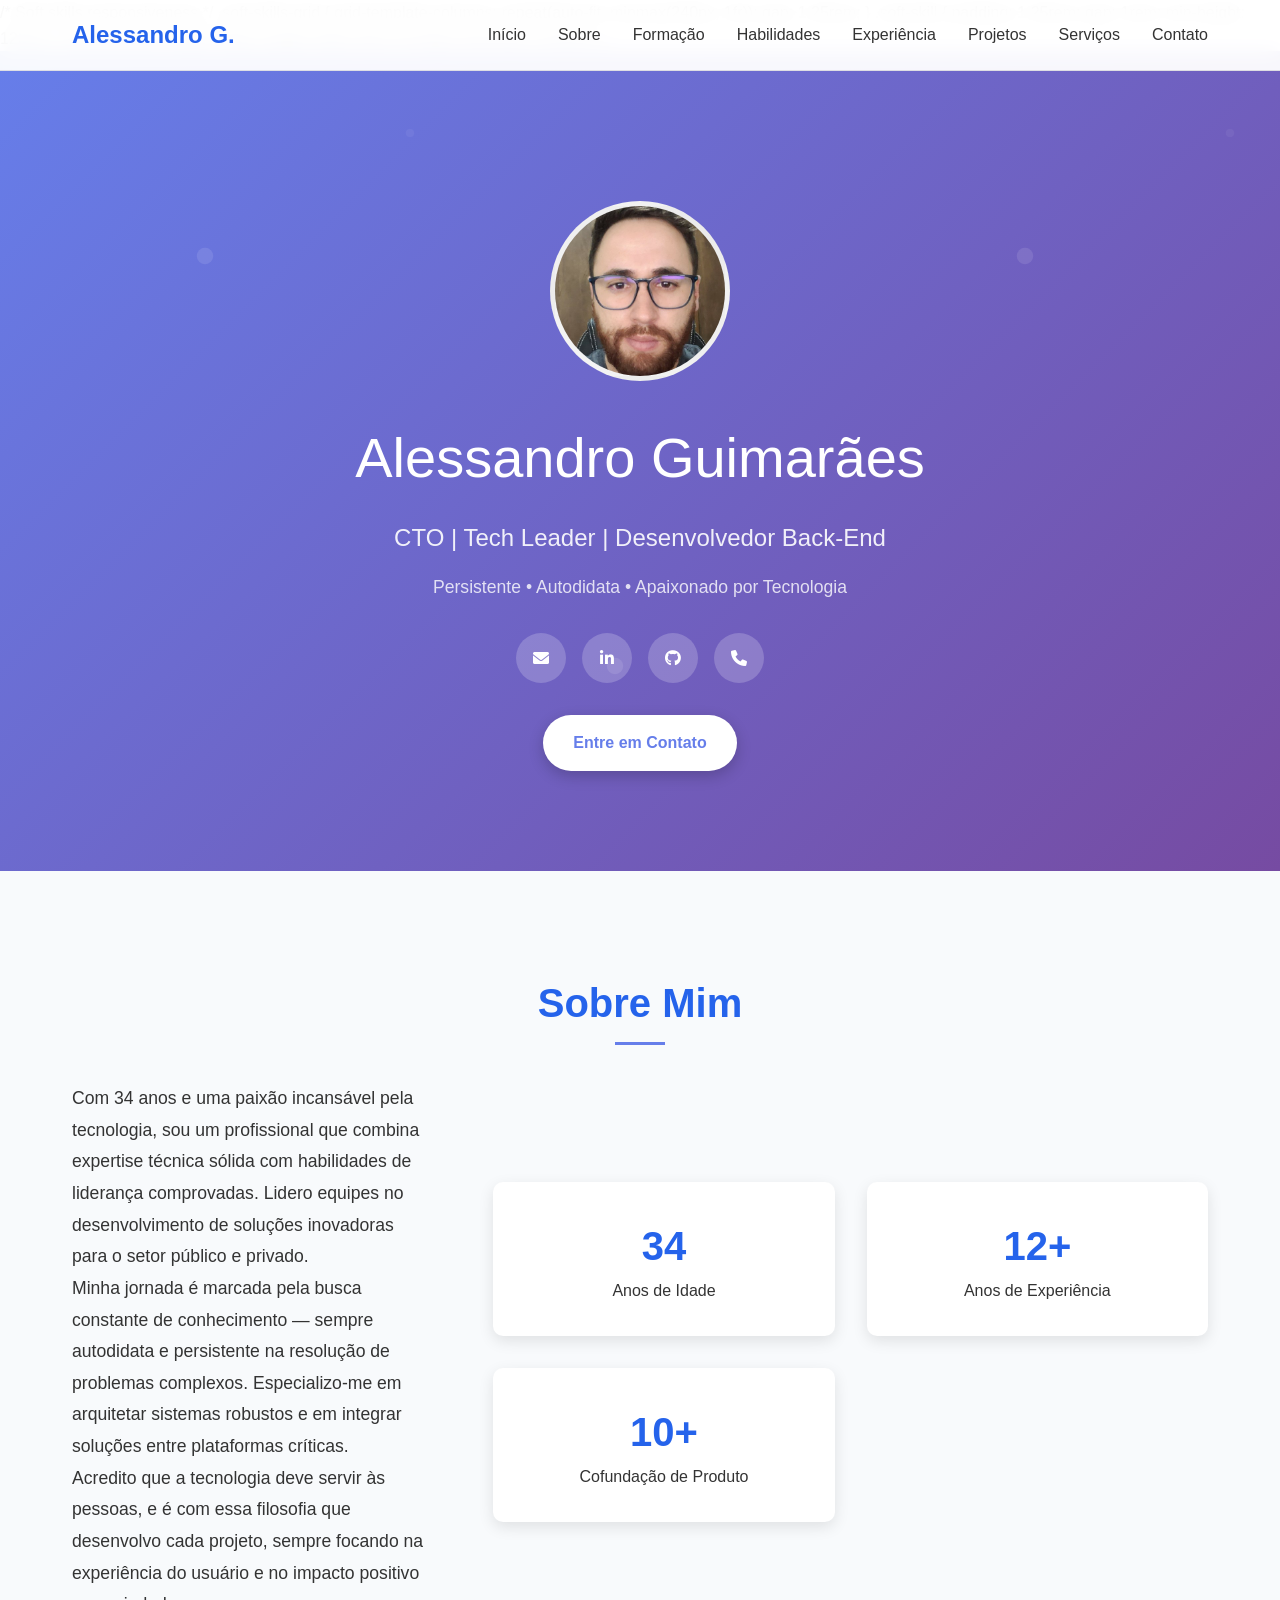
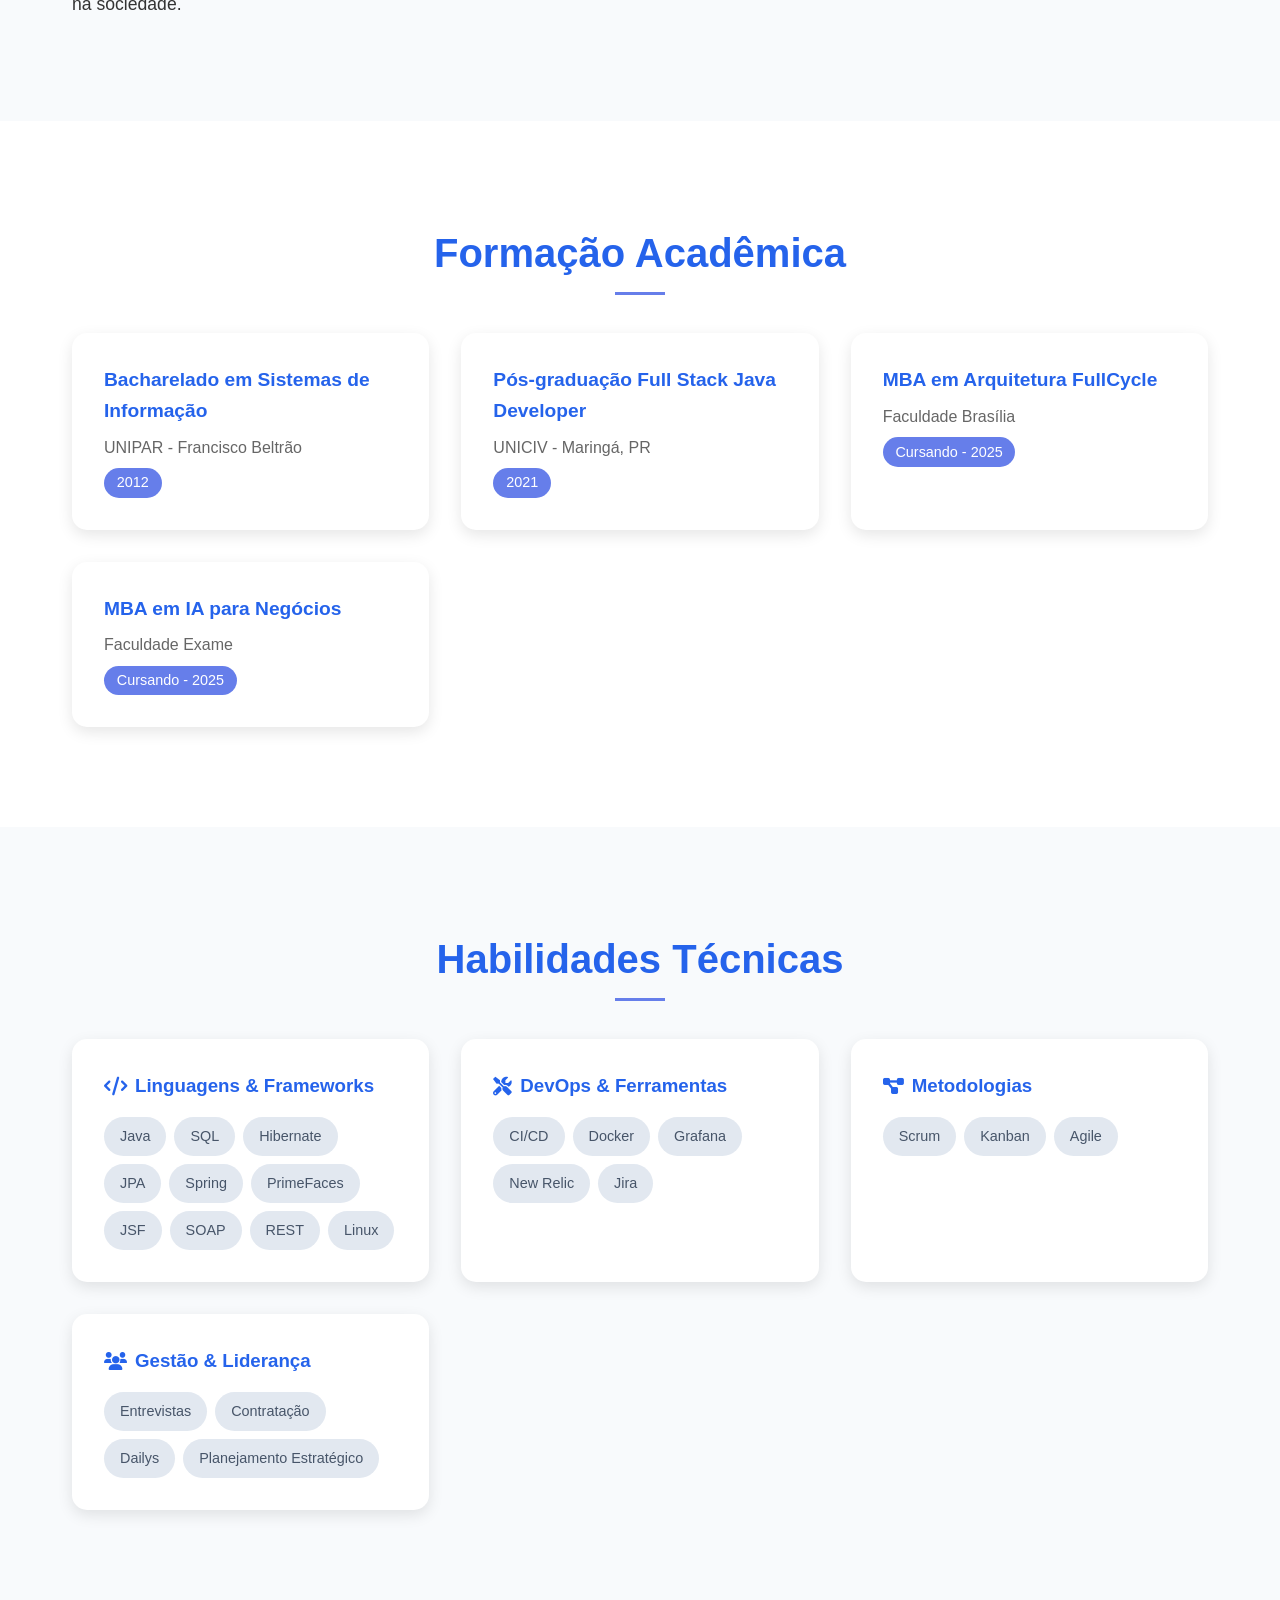
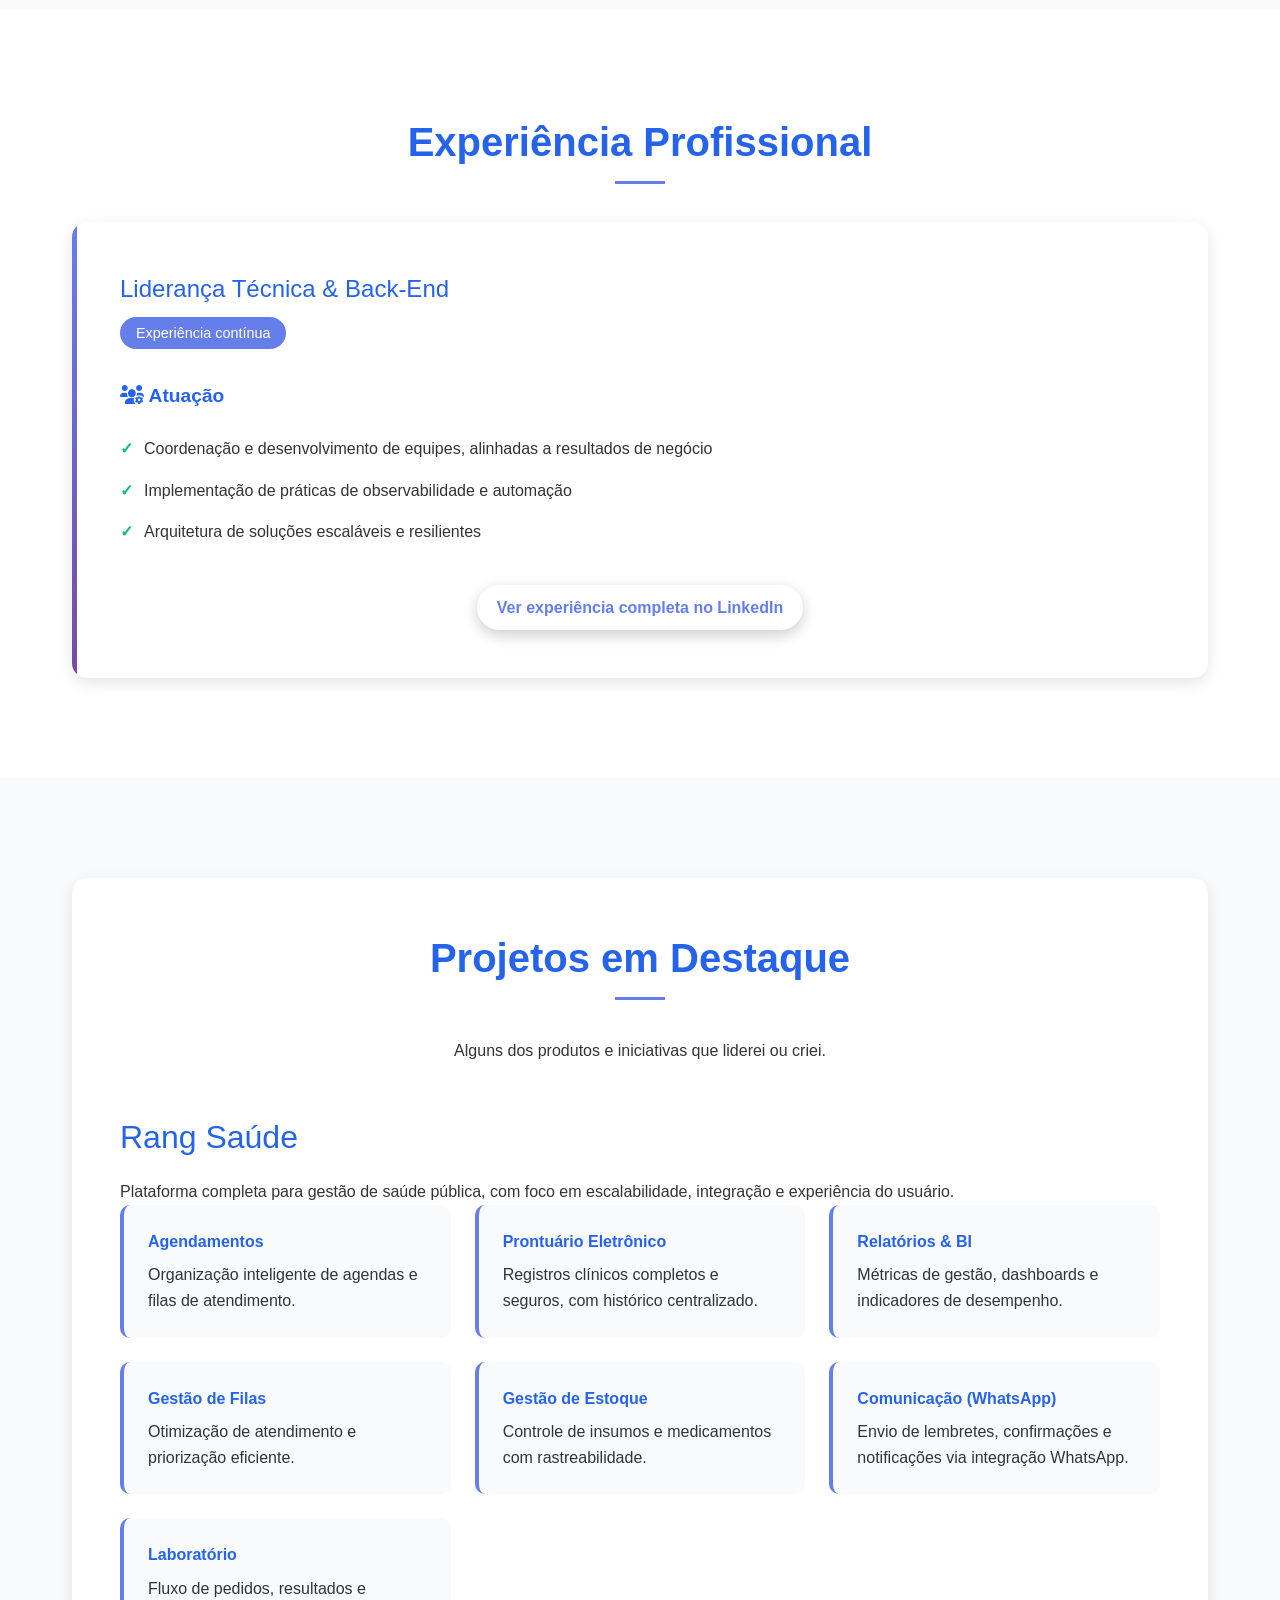
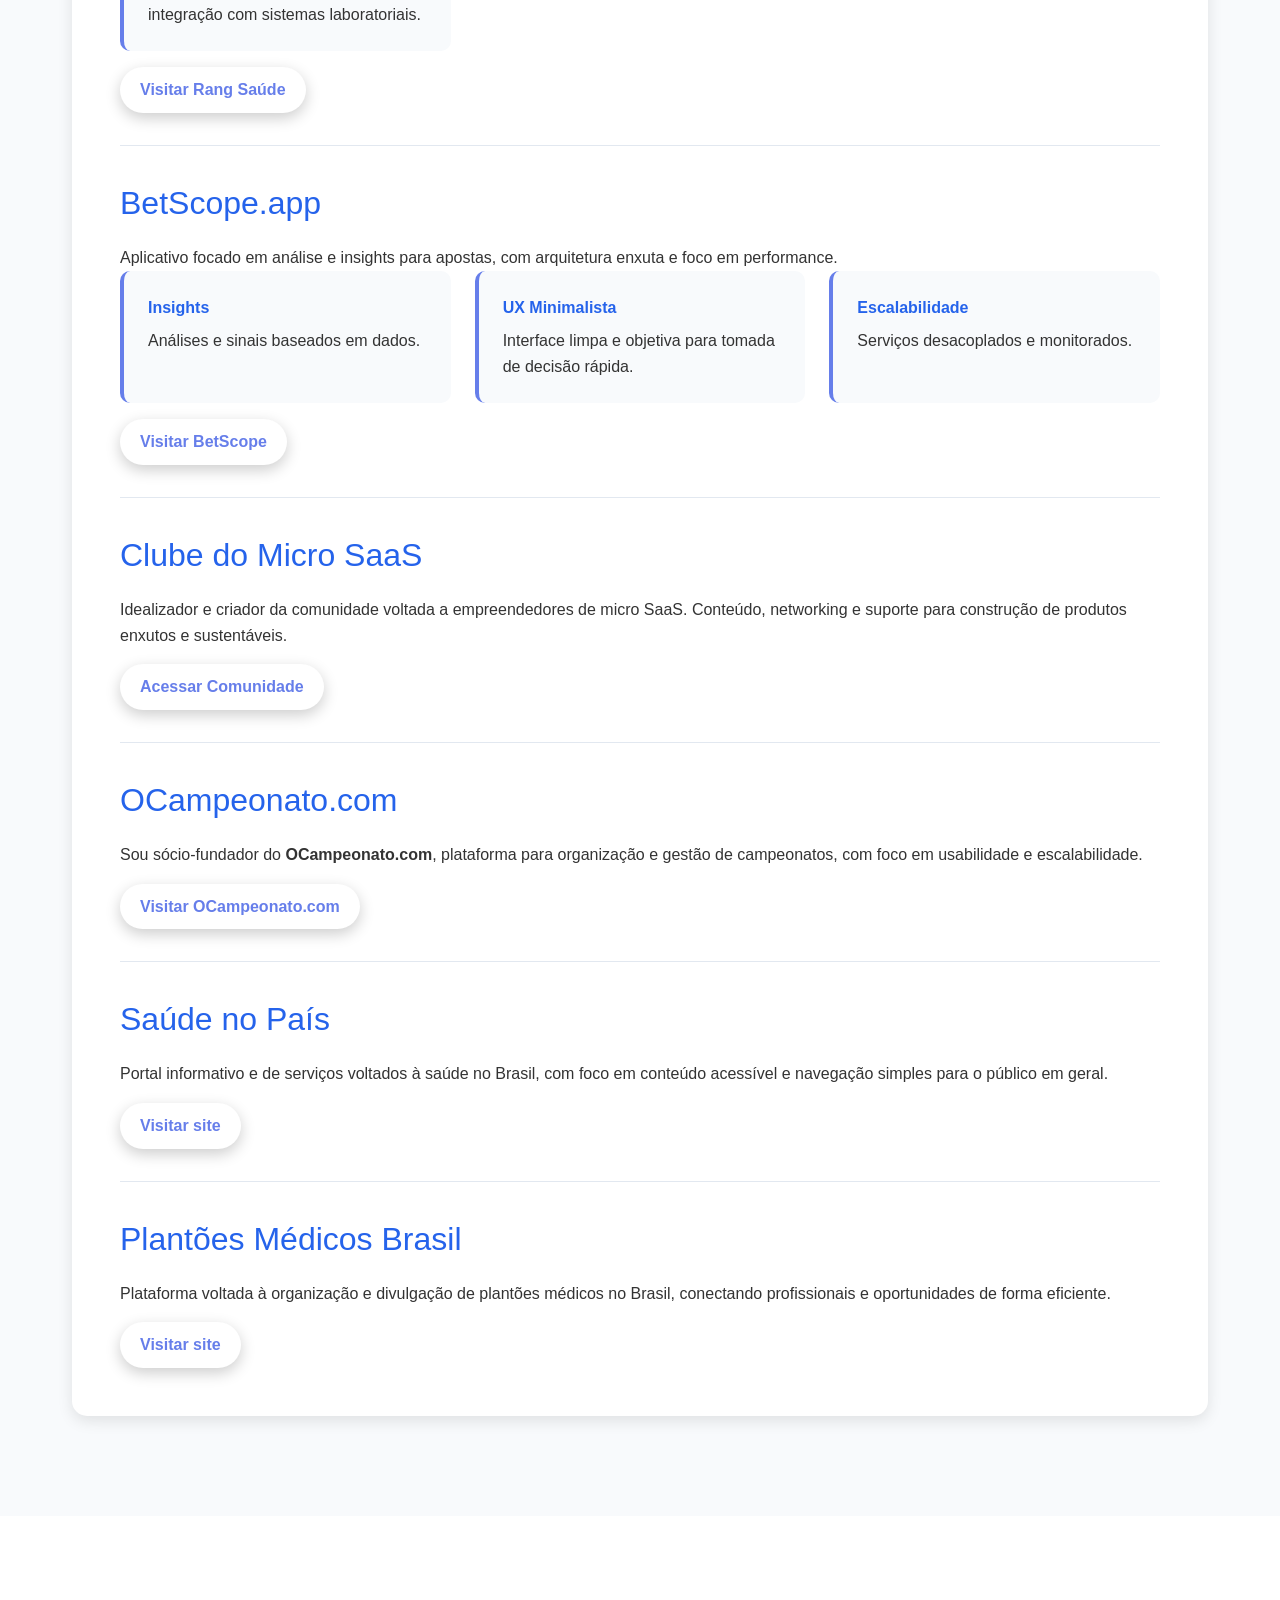
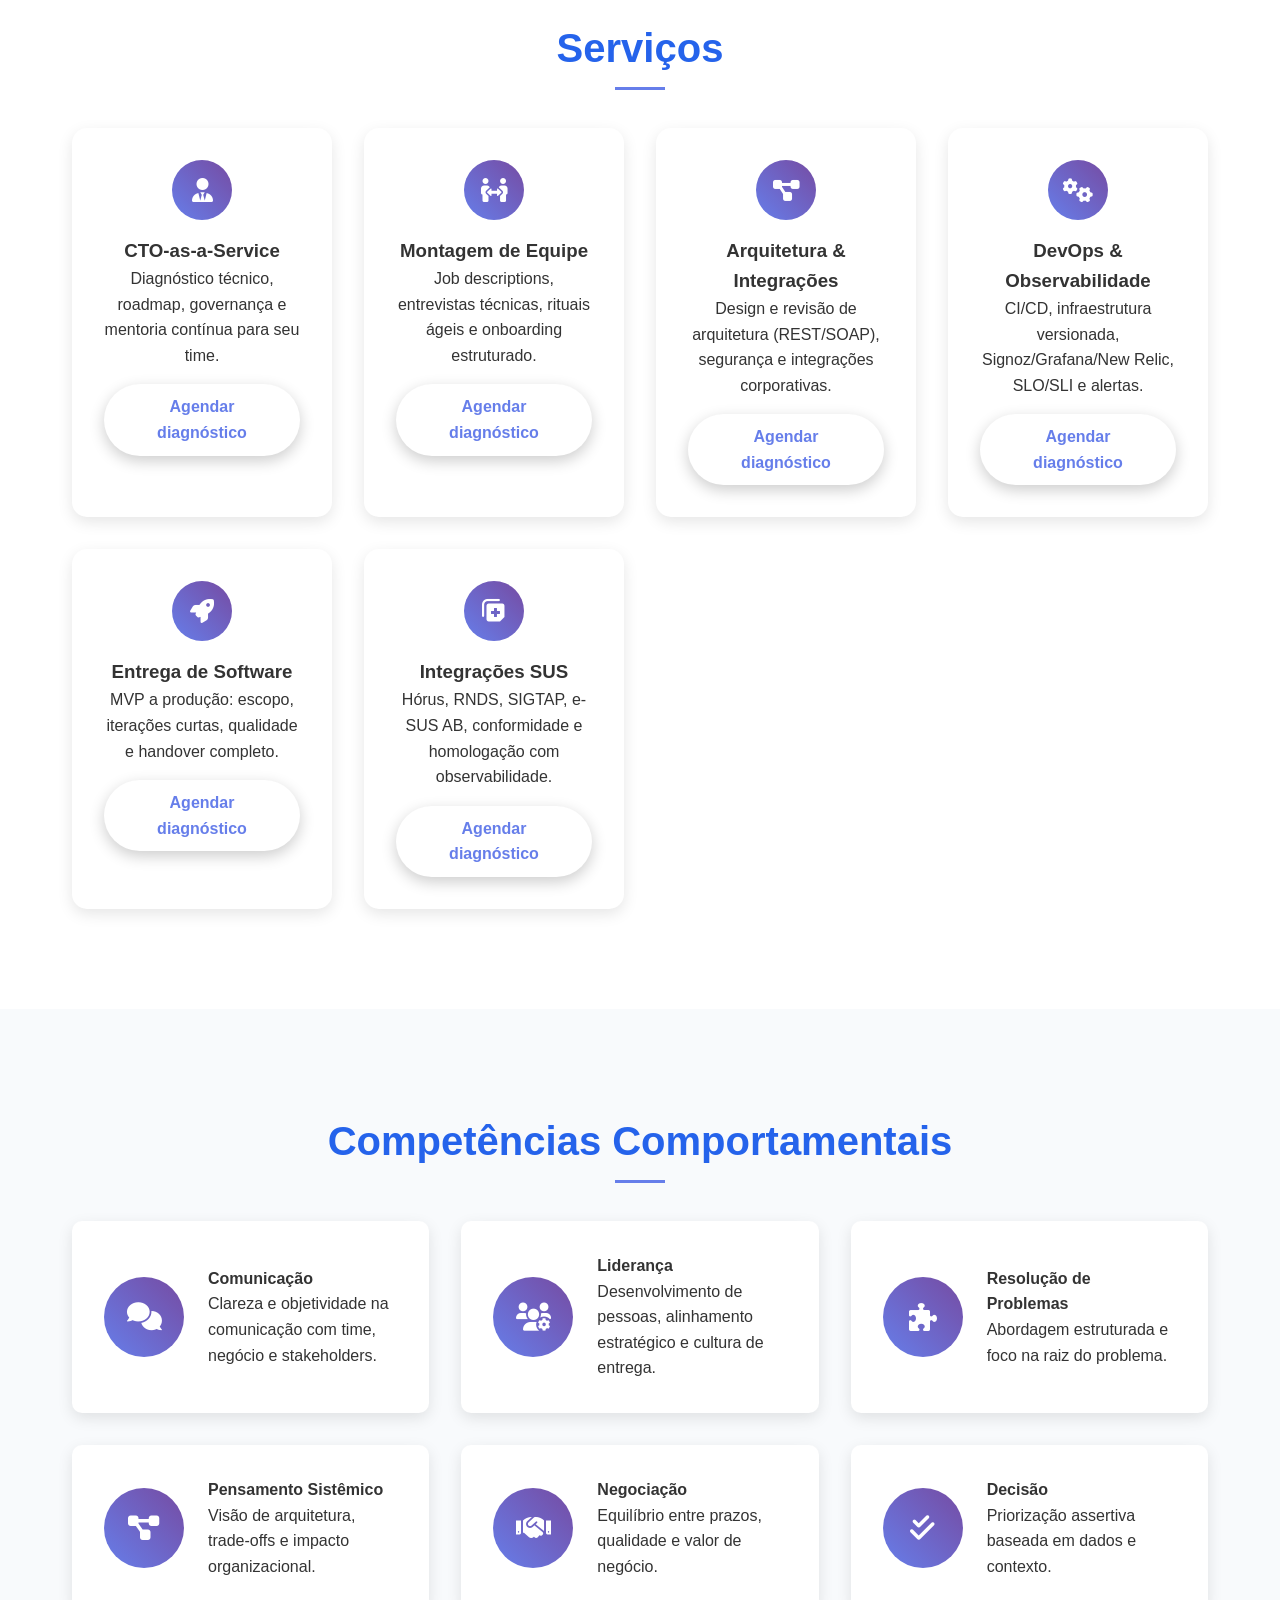
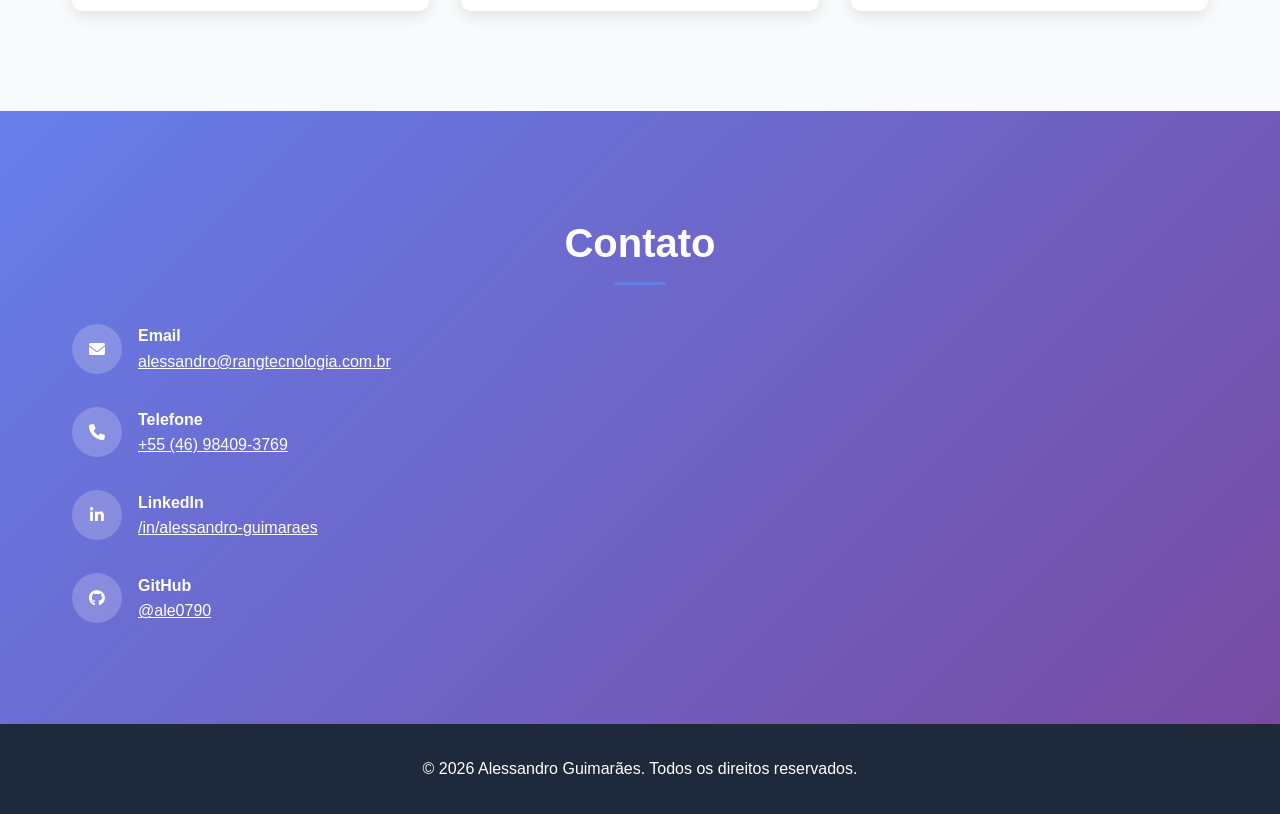
==== index.html @ af54963d "chore: initial commit (portfolio site)" ====
/* Soft skills responsiveness */
            .soft-skills-grid {
                grid-template-columns: repeat(auto-fit, minmax(240px, 1fr));
                gap: 1.25rem;
            }
            .soft-skill {
                padding: 1.25rem;
                gap: 1rem;
                min-height: 120px;
            }
            .soft-skill-icon {
                width: 56px;
                height: 56px;
                flex: 0 0 56px;
                font-size: 1.25rem;
            }
<!DOCTYPE html>
<html lang="pt-BR">
<head>
    <meta charset="UTF-8">
    <meta name="viewport" content="width=device-width, initial-scale=1.0">
    <title>Alessandro Guimarães - CTO & Tech Leader</title>
    <link href="https://cdnjs.cloudflare.com/ajax/libs/font-awesome/6.0.0/css/all.min.css" rel="stylesheet">
    <style>
        * {
            margin: 0;
            padding: 0;
            box-sizing: border-box;
        }

        body {
            font-family: 'Segoe UI', Tahoma, Geneva, Verdana, sans-serif;
            line-height: 1.6;
            color: #333;
            scroll-behavior: smooth;
        }

        /* Header */
        header {
            position: fixed;
            top: 0;
            width: 100%;
            background: rgba(255, 255, 255, 0.95);
            backdrop-filter: blur(10px);
            z-index: 1000;
            padding: 1rem 0;
            border-bottom: 1px solid rgba(0, 0, 0, 0.1);
        }

        nav {
            max-width: 1200px;
            margin: 0 auto;
            display: flex;
            justify-content: space-between;
            align-items: center;
            padding: 0 2rem;
        }

        .logo {
            font-size: 1.5rem;
            font-weight: bold;
            color: #2563eb;
        }

        .nav-links {
            display: flex;
            list-style: none;
            gap: 2rem;
        }

        .nav-links a {
            text-decoration: none;
            color: #333;
            transition: color 0.3s ease;
        }

        .nav-links a:hover {
            color: #2563eb;
        }

        .menu-toggle {
            display: none;
            background: none;
            border: none;
            font-size: 1.5rem;
            cursor: pointer;
        }

        /* Hero Section */
        .hero {
            background: linear-gradient(135deg, #667eea 0%, #764ba2 100%);
            color: white;
            padding: 150px 0 100px;
            text-align: center;
            position: relative;
            overflow: hidden;
        }

        .hero::before {
            content: '';
            position: absolute;
            top: 0;
            left: 0;
            right: 0;
            bottom: 0;
            background: url('data:image/svg+xml,<svg xmlns="http://www.w3.org/2000/svg" viewBox="0 0 100 100"><defs><pattern id="grain" width="100" height="100" patternUnits="userSpaceOnUse"><circle cx="25" cy="25" r="1" fill="white" opacity="0.1"/><circle cx="75" cy="75" r="1" fill="white" opacity="0.1"/><circle cx="50" cy="10" r="0.5" fill="white" opacity="0.05"/></pattern></defs><rect width="100" height="100" fill="url(%23grain)"/></svg>');
        }

        .hero-content {
            max-width: 1200px;
            margin: 0 auto;
            padding: 0 2rem;
            position: relative;
        }

        .profile-img {
            width: 180px;
            height: 180px;
            border-radius: 50%;
            background: linear-gradient(45deg, #f0f0f0, #e0e0e0);
            margin: 0 auto 2rem;
            display: flex;
            align-items: center;
            justify-content: center;
            font-size: 4rem;
            color: #999;
            border: 5px solid rgba(255, 255, 255, 0.3);
        }

        .hero h1 {
            font-size: 3.5rem;
            margin-bottom: 1rem;
            font-weight: 300;
        }

        .hero .subtitle {
            font-size: 1.5rem;
            margin-bottom: 1rem;
            opacity: 0.9;
        }

        .hero .tagline {
            font-size: 1.1rem;
            margin-bottom: 2rem;
            opacity: 0.8;
        }

        .social-links {
            display: flex;
            justify-content: center;
            gap: 1rem;
            margin-bottom: 2rem;
        }

        .social-links a {
            display: inline-flex;
            align-items: center;
            justify-content: center;
            width: 50px;
            height: 50px;
            background: rgba(255, 255, 255, 0.2);
            color: white;
            text-decoration: none;
            border-radius: 50%;
            transition: all 0.3s ease;
        }

        .social-links a:hover {
            background: rgba(255, 255, 255, 0.3);
            transform: translateY(-5px);
        }

        .cta-button {
            display: inline-block;
            background: white;
            color: #667eea;
            padding: 15px 30px;
            text-decoration: none;
            border-radius: 50px;
            font-weight: bold;
            transition: all 0.3s ease;
            box-shadow: 0 5px 15px rgba(0, 0, 0, 0.2);
        }

        .cta-button:hover {
            transform: translateY(-2px);
            box-shadow: 0 10px 25px rgba(0, 0, 0, 0.3);
        }

        /* Sections */
        .section {
            padding: 100px 0;
        }

        .container {
            max-width: 1200px;
            margin: 0 auto;
            padding: 0 2rem;
        }

        .section-title {
            text-align: center;
            font-size: 2.5rem;
            margin-bottom: 3rem;
            color: #2563eb;
            position: relative;
        }

        .section-title::after {
            content: '';
            position: absolute;
            bottom: -10px;
            left: 50%;
            transform: translateX(-50%);
            width: 50px;
            height: 3px;
            background: #667eea;
        }

        /* About Section */
        .about {
            background: #f8fafc;
        }

        .about-content {
            display: grid;
            grid-template-columns: 1fr 2fr;
            gap: 4rem;
            align-items: center;
        }

        .about-text {
            font-size: 1.1rem;
            line-height: 1.8;
        }

        .about-stats {
            display: grid;
            grid-template-columns: repeat(2, 1fr);
            gap: 2rem;
        }

        .stat-item {
            text-align: center;
            padding: 2rem;
            background: white;
            border-radius: 10px;
            box-shadow: 0 5px 15px rgba(0, 0, 0, 0.1);
        }

        .stat-number {
            font-size: 2.5rem;
            font-weight: bold;
            color: #2563eb;
            display: block;
        }

        /* Education Section */
        .education-grid {
            display: grid;
            grid-template-columns: repeat(auto-fit, minmax(300px, 1fr));
            gap: 2rem;
        }

        .education-card {
            background: white;
            padding: 2rem;
            border-radius: 15px;
            box-shadow: 0 5px 15px rgba(0, 0, 0, 0.1);
            transition: transform 0.3s ease;
        }

        .education-card:hover {
            transform: translateY(-5px);
        }

        .education-card .degree {
            font-size: 1.2rem;
            font-weight: bold;
            color: #2563eb;
            margin-bottom: 0.5rem;
        }

        .education-card .institution {
            color: #666;
            margin-bottom: 0.5rem;
        }

        .education-card .year {
            background: #667eea;
            color: white;
            padding: 0.2rem 0.8rem;
            border-radius: 20px;
            font-size: 0.9rem;
            display: inline-block;
        }

        /* Skills Section */
        .skills {
            background: #f8fafc;
        }

        .skills-grid {
            display: grid;
            grid-template-columns: repeat(auto-fit, minmax(280px, 1fr));
            gap: 2rem;
        }

        .skill-category {
            background: white;
            padding: 2rem;
            border-radius: 15px;
            box-shadow: 0 5px 15px rgba(0, 0, 0, 0.1);
        }

        .skill-category h3 {
            color: #2563eb;
            margin-bottom: 1rem;
            display: flex;
            align-items: center;
            gap: 0.5rem;
        }

        .skill-tags {
            display: flex;
            flex-wrap: wrap;
            gap: 0.5rem;
        }

        .skill-tag {
            background: #e2e8f0;
            color: #475569;
            padding: 0.5rem 1rem;
            border-radius: 20px;
            font-size: 0.9rem;
            transition: all 0.3s ease;
        }

        .skill-tag:hover {
            background: #667eea;
            color: white;
        }

        /* Experience Section */
        .experience-card {
            background: white;
            padding: 3rem;
            border-radius: 15px;
            box-shadow: 0 5px 15px rgba(0, 0, 0, 0.1);
            position: relative;
            overflow: hidden;
        }

        .experience-card::before {
            content: '';
            position: absolute;
            top: 0;
            left: 0;
            width: 5px;
            height: 100%;
            background: linear-gradient(180deg, #667eea, #764ba2);
        }

        .job-header {
            margin-bottom: 2rem;
        }

        .job-title {
            font-size: 1.5rem;
            color: #2563eb;
            margin-bottom: 0.5rem;
        }

        .company {
            font-size: 1.1rem;
            color: #666;
            margin-bottom: 0.5rem;
        }

        .job-period {
            background: #667eea;
            color: white;
            padding: 0.3rem 1rem;
            border-radius: 20px;
            font-size: 0.9rem;
            display: inline-block;
        }

        .achievement-section {
            margin-bottom: 2rem;
        }

        .achievement-section h4 {
            color: #2563eb;
            margin-bottom: 1rem;
            font-size: 1.2rem;
        }

        .achievement-list {
            list-style: none;
        }

        .achievement-list li {
            padding: 0.5rem 0;
            padding-left: 1.5rem;
            position: relative;
        }

        .achievement-list li::before {
            content: '✓';
            position: absolute;
            left: 0;
            color: #10b981;
            font-weight: bold;
        }

        /* Project Section */
        .project {
            background: #f8fafc;
        }

        .project-card {
            background: white;
            padding: 3rem;
            border-radius: 15px;
            box-shadow: 0 5px 15px rgba(0, 0, 0, 0.1);
        }

        .project-header {
            text-align: center;
            margin-bottom: 3rem;
        }

        .project-title {
            font-size: 2rem;
            color: #2563eb;
            margin-bottom: 1rem;
        }

        .project-modules {
            display: grid;
            grid-template-columns: repeat(auto-fit, minmax(250px, 1fr));
            gap: 1.5rem;
        }

        .module-card {
            background: #f8fafc;
            padding: 1.5rem;
            border-radius: 10px;
            border-left: 4px solid #667eea;
        }

        .module-card h4 {
            color: #2563eb;
            margin-bottom: 0.5rem;
        }

        /* Integrations Section */
        .integrations-grid {
            display: grid;
            grid-template-columns: repeat(auto-fit, minmax(250px, 1fr));
            gap: 2rem;
        }

        .integration-card {
            background: white;
            padding: 2rem;
            border-radius: 15px;
            box-shadow: 0 5px 15px rgba(0, 0, 0, 0.1);
            text-align: center;
            transition: transform 0.3s ease;
        }

        .integration-card:hover {
            transform: translateY(-5px);
        }

        .integration-icon {
            width: 60px;
            height: 60px;
            background: linear-gradient(45deg, #667eea, #764ba2);
            border-radius: 50%;
            display: flex;
            align-items: center;
            justify-content: center;
            margin: 0 auto 1rem;
            color: white;
            font-size: 1.5rem;
        }

        /* Soft Skills Section */
        .soft-skills {
            background: #f8fafc;
        }

        .soft-skills-grid {
            display: grid;
            grid-template-columns: repeat(auto-fit, minmax(300px, 1fr));
            gap: 2rem;
        }

        .soft-skill {
            background: white;
            padding: 2rem;
            border-radius: 10px;
            box-shadow: 0 5px 15px rgba(0, 0, 0, 0.1);
            display: flex;
            align-items: center;
            gap: 1.5rem;
            min-height: 140px;
            transition: transform 0.3s ease;
        }

        .soft-skill:hover {
            transform: translateY(-2px);
        }

        .soft-skill-icon {
            width: 80px;
            height: 80px;
            aspect-ratio: 1 / 1;
            flex: 0 0 80px;
            background: linear-gradient(45deg, #667eea, #764ba2);
            border-radius: 50%;
            display: flex;
            align-items: center;
            justify-content: center;
            color: white;
            font-size: 1.75rem;
            line-height: 1;
        }

        /* Contact Section */
        .contact {
            background: linear-gradient(135deg, #667eea 0%, #764ba2 100%);
            color: white;
        }

        .contact-content {
            display: grid;
            grid-template-columns: 1fr 1fr;
            gap: 4rem;
            align-items: start;
        }

        .contact-info {
            display: flex;
            flex-direction: column;
            gap: 2rem;
        }

        .contact-item {
            display: flex;
            align-items: center;
            gap: 1rem;
        }

        .contact-icon {
            width: 50px;
            height: 50px;
            background: rgba(255, 255, 255, 0.2);
            border-radius: 50%;
            display: flex;
            align-items: center;
            justify-content: center;
        }

        .contact-form {
            display: flex;
            flex-direction: column;
            gap: 1rem;
        }

        .form-group {
            display: flex;
            flex-direction: column;
        }

        .form-group label {
            margin-bottom: 0.5rem;
            font-weight: bold;
        }

        .form-group input,
        .form-group textarea {
            padding: 1rem;
            border: none;
            border-radius: 5px;
            font-size: 1rem;
            background: rgba(255, 255, 255, 0.9);
        }

        .form-group textarea {
            resize: vertical;
            min-height: 120px;
        }

        .submit-btn {
            background: white;
            color: #667eea;
            padding: 15px 30px;
            border: none;
            border-radius: 5px;
            font-size: 1rem;
            font-weight: bold;
            cursor: pointer;
            transition: all 0.3s ease;
        }

        .submit-btn:hover {
            transform: translateY(-2px);
            box-shadow: 0 5px 15px rgba(0, 0, 0, 0.2);
        }

        /* Footer */
        footer {
            background: #1e293b;
            color: white;
            text-align: center;
            padding: 2rem 0;
        }

        /* Animations */
        .fade-in {
            opacity: 0;
            transform: translateY(30px);
            transition: all 0.6s ease;
        }

        .fade-in.visible {
            opacity: 1;
            transform: translateY(0);
        }

        /* Responsive Design */
        @media (max-width: 768px) {
            .menu-toggle {
                display: block;
            }

            .nav-links {
                display: none;
                position: absolute;
                top: 100%;
                left: 0;
                width: 100%;
                background: white;
                flex-direction: column;
                padding: 2rem;
                box-shadow: 0 5px 15px rgba(0, 0, 0, 0.1);
            }

            .nav-links.active {
                display: flex;
            }

            .hero h1 {
                font-size: 2.5rem;
            }

            .hero .subtitle {
                font-size: 1.2rem;
            }

            .about-content {
                grid-template-columns: 1fr;
                gap: 2rem;
            }

            .about-stats {
                grid-template-columns: 1fr;
            }

            .contact-content {
                grid-template-columns: 1fr;
                gap: 2rem;
            }

            .social-links {
                gap: 0.5rem;
            }

            .social-links a {
                width: 40px;
                height: 40px;
            }
        }

        /* Scroll to top button */
        .scroll-top {
            position: fixed;
            bottom: 20px;
            right: 20px;
            width: 50px;
            height: 50px;
            background: #667eea;
            color: white;
            border: none;
            border-radius: 50%;
            cursor: pointer;
            display: none;
            align-items: center;
            justify-content: center;
            transition: all 0.3s ease;
            z-index: 1000;
        }

        .scroll-top:hover {
            background: #5a67d8;
            transform: translateY(-2px);
        }

        .scroll-top.visible {
            display: flex;
        }
    </style>
</head>
<body>
    <!-- Header -->
    <header>
        <nav>
            <div class="logo">Alessandro G.</div>
            <ul class="nav-links">
                <li><a href="#home">Início</a></li>
                <li><a href="#about">Sobre</a></li>
                <li><a href="#education">Formação</a></li>
                <li><a href="#skills">Habilidades</a></li>
                <li><a href="#experience">Experiência</a></li>
                <li><a href="#projects">Projetos</a></li>
                <li><a href="#services">Serviços</a></li>
                <li><a href="#contact">Contato</a></li>
            </ul>
            <button class="menu-toggle">
                <i class="fas fa-bars"></i>
            </button>
        </nav>
    </header>

    <!-- Hero Section -->
    <section id="home" class="hero">
        <div class="hero-content">
            <div class="profile-img">
                <img src="profile.png" alt="Foto de perfil de Alessandro Guimarães" style="width:100%; height:100%; object-fit: cover; border-radius: 50%;" />
            </div>
            <h1>Alessandro Guimarães</h1>
            <div class="subtitle">CTO | Tech Leader | Desenvolvedor Back-End</div>
            <div class="tagline">Persistente • Autodidata • Apaixonado por Tecnologia</div>
            
            <div class="social-links">
                <a href="mailto:alessandro@rangtecnologia.com.br" target="_blank">
                    <i class="fas fa-envelope"></i>
                </a>
                <a href="https://linkedin.com/in/alessandro-guimaraes" target="_blank">
                    <i class="fab fa-linkedin-in"></i>
                </a>
                <a href="https://github.com/ale0790" target="_blank">
                    <i class="fab fa-github"></i>
                </a>
                <a href="tel:+5546984093769">
                    <i class="fas fa-phone"></i>
                </a>
            </div>
            
            <a href="#contact" class="cta-button">Entre em Contato</a>
        </div>
    </section>

    <!-- About Section -->
    <section id="about" class="section about">
        <div class="container">
            <h2 class="section-title fade-in">Sobre Mim</h2>
            <div class="about-content">
                <div class="about-text fade-in">
                    <p>Com 34 anos e uma paixão incansável pela tecnologia, sou um profissional que combina expertise técnica sólida com habilidades de liderança comprovadas. Lidero equipes no desenvolvimento de soluções inovadoras para o setor público e privado.</p>
                    
                    <p>Minha jornada é marcada pela busca constante de conhecimento — sempre autodidata e persistente na resolução de problemas complexos. Especializo-me em arquitetar sistemas robustos e em integrar soluções entre plataformas críticas.</p>
                    
                    <p>Acredito que a tecnologia deve servir às pessoas, e é com essa filosofia que desenvolvo cada projeto, sempre focando na experiência do usuário e no impacto positivo na sociedade.</p>
                </div>
                
                <div class="about-stats fade-in">
                    <div class="stat-item">
                        <span class="stat-number">34</span>
                        <span>Anos de Idade</span>
                    </div>
                    <div class="stat-item">
                        <span class="stat-number">12+</span>
                        <span>Anos de Experiência</span>
                    </div>
                    <div class="stat-item">
                        <span class="stat-number">10+</span>
                        <span>Cofundação de Produto</span>
                    </div>
                </div>
            </div>
        </div>
    </section>

    <!-- Education Section -->
    <section id="education" class="section">
        <div class="container">
            <h2 class="section-title fade-in">Formação Acadêmica</h2>
            <div class="education-grid">
                <div class="education-card fade-in">
                    <div class="degree">Bacharelado em Sistemas de Informação</div>
                    <div class="institution">UNIPAR - Francisco Beltrão</div>
                    <span class="year">2012</span>
                </div>
                <div class="education-card fade-in">
                    <div class="degree">Pós-graduação Full Stack Java Developer</div>
                    <div class="institution">UNICIV - Maringá, PR</div>
                    <span class="year">2021</span>
                </div>
                <div class="education-card fade-in">
                    <div class="degree">MBA em Arquitetura FullCycle</div>
                    <div class="institution">Faculdade Brasília</div>
                    <span class="year">Cursando - 2025</span>
                </div>
                <div class="education-card fade-in">
                    <div class="degree">MBA em IA para Negócios</div>
                    <div class="institution">Faculdade Exame</div>
                    <span class="year">Cursando - 2025</span>
                </div>
            </div>
        </div>
    </section>

    <!-- Skills Section -->
    <section id="skills" class="section skills">
        <div class="container">
            <h2 class="section-title fade-in">Habilidades Técnicas</h2>
            <div class="skills-grid">
                <div class="skill-category fade-in">
                    <h3><i class="fas fa-code"></i> Linguagens & Frameworks</h3>
                    <div class="skill-tags">
                        <span class="skill-tag">Java</span>
                        <span class="skill-tag">SQL</span>
                        <span class="skill-tag">Hibernate</span>
                        <span class="skill-tag">JPA</span>
                        <span class="skill-tag">Spring</span>
                        <span class="skill-tag">PrimeFaces</span>
                        <span class="skill-tag">JSF</span>
                        <span class="skill-tag">SOAP</span>
                        <span class="skill-tag">REST</span>
                        <span class="skill-tag">Linux</span>
                    </div>
                </div>
                <div class="skill-category fade-in">
                    <h3><i class="fas fa-tools"></i> DevOps & Ferramentas</h3>
                    <div class="skill-tags">
                        <span class="skill-tag">CI/CD</span>
                        <span class="skill-tag">Docker</span>
                        <span class="skill-tag">Grafana</span>
                        <span class="skill-tag">New Relic</span>
                        <span class="skill-tag">Jira</span>
                    </div>
                </div>
                <div class="skill-category fade-in">
                    <h3><i class="fas fa-project-diagram"></i> Metodologias</h3>
                    <div class="skill-tags">
                        <span class="skill-tag">Scrum</span>
                        <span class="skill-tag">Kanban</span>
                        <span class="skill-tag">Agile</span>
                    </div>
                </div>
                <div class="skill-category fade-in">
                    <h3><i class="fas fa-users"></i> Gestão & Liderança</h3>
                    <div class="skill-tags">
                        <span class="skill-tag">Entrevistas</span>
                        <span class="skill-tag">Contratação</span>
                        <span class="skill-tag">Dailys</span>
                        <span class="skill-tag">Planejamento Estratégico</span>
                    </div>
                </div>
            </div>
        </div>
    </section>

    <!-- Experience Section -->
    <section id="experience" class="section">
        <div class="container">
            <h2 class="section-title fade-in">Experiência Profissional</h2>
            <div class="experience-card fade-in">
                <div class="job-header">
                    <div class="job-title">Liderança Técnica & Back-End</div>
                    <span class="job-period">Experiência contínua</span>
                </div>
                <div class="achievement-section">
                    <h4><i class="fas fa-users-cog"></i> Atuação</h4>
                    <ul class="achievement-list">
                        <li>Coordenação e desenvolvimento de equipes, alinhadas a resultados de negócio</li>
                        <li>Implementação de práticas de observabilidade e automação</li>
                        <li>Arquitetura de soluções escaláveis e resilientes</li>
                    </ul>
                </div>
                <p style="margin-top:1rem; text-align:center;">
                    <a href="https://linkedin.com/in/alessandro-guimaraes" target="_blank" rel="noopener" class="cta-button" style="padding: 10px 20px;">Ver experiência completa no LinkedIn</a>
                </p>
            </div>
        </div>
    </section>

    <!-- Projects Section -->
    <section id="projects" class="section project">
        <div class="container">
            <div class="project-card fade-in">
                <div class="project-header">
                    <h2 class="section-title">Projetos em Destaque</h2>
                    <p>Alguns dos produtos e iniciativas que liderei ou criei.</p>
                </div>

                <div class="project-title">Rang Saúde</div>
                <p>Plataforma completa para gestão de saúde pública, com foco em escalabilidade, integração e experiência do usuário.</p>
                <div class="project-modules">
                    <div class="module-card">
                        <h4>Agendamentos</h4>
                        <p>Organização inteligente de agendas e filas de atendimento.</p>
                    </div>
                    <div class="module-card">
                        <h4>Prontuário Eletrônico</h4>
                        <p>Registros clínicos completos e seguros, com histórico centralizado.</p>
                    </div>
                    <div class="module-card">
                        <h4>Relatórios & BI</h4>
                        <p>Métricas de gestão, dashboards e indicadores de desempenho.</p>
                    </div>
                    <div class="module-card">
                        <h4>Gestão de Filas</h4>
                        <p>Otimização de atendimento e priorização eficiente.</p>
                    </div>
                    <div class="module-card">
                        <h4>Gestão de Estoque</h4>
                        <p>Controle de insumos e medicamentos com rastreabilidade.</p>
                    </div>
                    <div class="module-card">
                        <h4>Comunicação (WhatsApp)</h4>
                        <p>Envio de lembretes, confirmações e notificações via integração WhatsApp.</p>
                    </div>
                    <div class="module-card">
                        <h4>Laboratório</h4>
                        <p>Fluxo de pedidos, resultados e integração com sistemas laboratoriais.</p>
                    </div>
                </div>
                <p style="margin-top: 1rem;">
                    <a href="https://rangsaude.com.br" target="_blank" rel="noopener" class="cta-button" style="padding: 10px 20px;">Visitar Rang Saúde</a>
                </p>

                <hr style="margin: 2rem 0; border: none; height: 1px; background: #e2e8f0;" />

                <div class="project-title">BetScope.app</div>
                <p>Aplicativo focado em análise e insights para apostas, com arquitetura enxuta e foco em performance.</p>
                <div class="project-modules">
                    <div class="module-card">
                        <h4>Insights</h4>
                        <p>Análises e sinais baseados em dados.</p>
                    </div>
                    <div class="module-card">
                        <h4>UX Minimalista</h4>
                        <p>Interface limpa e objetiva para tomada de decisão rápida.</p>
                    </div>
                    <div class="module-card">
                        <h4>Escalabilidade</h4>
                        <p>Serviços desacoplados e monitorados.</p>
                    </div>
                </div>
                <p style="margin-top: 1rem;">
                    <a href="https://betscope.app" target="_blank" rel="noopener" class="cta-button" style="padding: 10px 20px;">Visitar BetScope</a>
                </p>

                <hr style="margin: 2rem 0; border: none; height: 1px; background: #e2e8f0;" />

                <div class="project-title">Clube do Micro SaaS</div>
                <p>Idealizador e criador da comunidade voltada a empreendedores de micro SaaS. Conteúdo, networking e suporte para construção de produtos enxutos e sustentáveis.</p>
                <p style="margin-top: 1rem;">
                    <a href="https://clubedomicrosaas.com/" target="_blank" rel="noopener" class="cta-button" style="padding: 10px 20px;">Acessar Comunidade</a>
                </p>
                
                <hr style="margin: 2rem 0; border: none; height: 1px; background: #e2e8f0;" />

                <div class="project-title">OCampeonato.com</div>
                <p>Sou sócio-fundador do <strong>OCampeonato.com</strong>, plataforma para organização e gestão de campeonatos, com foco em usabilidade e escalabilidade.</p>
                <p style="margin-top: 1rem;">
                    <a href="https://ocampeonato.com" target="_blank" rel="noopener" class="cta-button" style="padding: 10px 20px;">Visitar OCampeonato.com</a>
                </p>
                <hr style="margin: 2rem 0; border: none; height: 1px; background: #e2e8f0;" />

                <div class="project-title">Saúde no País</div>
                <p>Portal informativo e de serviços voltados à saúde no Brasil, com foco em conteúdo acessível e navegação simples para o público em geral.</p>
                <p style="margin-top: 1rem;">
                    <a href="https://saudenopais.com.br" target="_blank" rel="noopener" class="cta-button" style="padding: 10px 20px;">Visitar site</a>
                </p>

                <hr style="margin: 2rem 0; border: none; height: 1px; background: #e2e8f0;" />

                <div class="project-title">Plantões Médicos Brasil</div>
                <p>Plataforma voltada à organização e divulgação de plantões médicos no Brasil, conectando profissionais e oportunidades de forma eficiente.</p>
                <p style="margin-top: 1rem;">
                    <a href="http://plantoesmedicosbrasil.com.br/" target="_blank" rel="noopener" class="cta-button" style="padding: 10px 20px;">Visitar site</a>
                </p>
            </div>
        </div>
    </section>

    
    <!-- Services Section -->
    <section id="services" class="section">
        <div class="container">
            <h2 class="section-title fade-in">Serviços</h2>
            <div class="integrations-grid">
                <div class="integration-card fade-in">
                    <div class="integration-icon"><i class="fas fa-user-tie"></i></div>
                    <h3>CTO-as-a-Service</h3>
                    <p>Diagnóstico técnico, roadmap, governança e mentoria contínua para seu time.</p>
                    <p style="margin-top:1rem;"><a href="#contact" class="cta-button" style="padding:10px 20px;">Agendar diagnóstico</a></p>
                </div>
                <div class="integration-card fade-in">
                    <div class="integration-icon"><i class="fas fa-people-arrows"></i></div>
                    <h3>Montagem de Equipe</h3>
                    <p>Job descriptions, entrevistas técnicas, rituais ágeis e onboarding estruturado.</p>
                    <p style="margin-top:1rem;"><a href="#contact" class="cta-button" style="padding:10px 20px;">Agendar diagnóstico</a></p>
                </div>
                <div class="integration-card fade-in">
                    <div class="integration-icon"><i class="fas fa-project-diagram"></i></div>
                    <h3>Arquitetura & Integrações</h3>
                    <p>Design e revisão de arquitetura (REST/SOAP), segurança e integrações corporativas.</p>
                    <p style="margin-top:1rem;"><a href="#contact" class="cta-button" style="padding:10px 20px;">Agendar diagnóstico</a></p>
                </div>
                <div class="integration-card fade-in">
                    <div class="integration-icon"><i class="fas fa-cogs"></i></div>
                    <h3>DevOps & Observabilidade</h3>
                    <p>CI/CD, infraestrutura versionada, Signoz/Grafana/New Relic, SLO/SLI e alertas.</p>
                    <p style="margin-top:1rem;"><a href="#contact" class="cta-button" style="padding:10px 20px;">Agendar diagnóstico</a></p>
                </div>
                <div class="integration-card fade-in">
                    <div class="integration-icon"><i class="fas fa-rocket"></i></div>
                    <h3>Entrega de Software</h3>
                    <p>MVP a produção: escopo, iterações curtas, qualidade e handover completo.</p>
                    <p style="margin-top:1rem;"><a href="#contact" class="cta-button" style="padding:10px 20px;">Agendar diagnóstico</a></p>
                </div>
                <div class="integration-card fade-in">
                    <div class="integration-icon"><i class="fas fa-notes-medical"></i></div>
                    <h3>Integrações SUS</h3>
                    <p>Hórus, RNDS, SIGTAP, e-SUS AB, conformidade e homologação com observabilidade.</p>
                    <p style="margin-top:1rem;"><a href="#contact" class="cta-button" style="padding:10px 20px;">Agendar diagnóstico</a></p>
                </div>
            </div>
        </div>
    </section>

    <!-- Soft Skills Section -->
    <section id="soft-skills" class="section soft-skills">
        <div class="container">
            <h2 class="section-title fade-in">Competências Comportamentais</h2>
            <div class="soft-skills-grid">
                <div class="soft-skill fade-in">
                    <div class="soft-skill-icon"><i class="fas fa-comments"></i></div>
                    <div>
                        <h4>Comunicação</h4>
                        <p>Clareza e objetividade na comunicação com time, negócio e stakeholders.</p>
                    </div>
                </div>
                <div class="soft-skill fade-in">
                    <div class="soft-skill-icon"><i class="fas fa-users-cog"></i></div>
                    <div>
                        <h4>Liderança</h4>
                        <p>Desenvolvimento de pessoas, alinhamento estratégico e cultura de entrega.</p>
                    </div>
                </div>
                <div class="soft-skill fade-in">
                    <div class="soft-skill-icon"><i class="fas fa-puzzle-piece"></i></div>
                    <div>
                        <h4>Resolução de Problemas</h4>
                        <p>Abordagem estruturada e foco na raiz do problema.</p>
                    </div>
                </div>
                <div class="soft-skill fade-in">
                    <div class="soft-skill-icon"><i class="fas fa-project-diagram"></i></div>
                    <div>
                        <h4>Pensamento Sistêmico</h4>
                        <p>Visão de arquitetura, trade-offs e impacto organizacional.</p>
                    </div>
                </div>
                <div class="soft-skill fade-in">
                    <div class="soft-skill-icon"><i class="fas fa-handshake"></i></div>
                    <div>
                        <h4>Negociação</h4>
                        <p>Equilíbrio entre prazos, qualidade e valor de negócio.</p>
                    </div>
                </div>
                <div class="soft-skill fade-in">
                    <div class="soft-skill-icon"><i class="fas fa-check-double"></i></div>
                    <div>
                        <h4>Decisão</h4>
                        <p>Priorização assertiva baseada em dados e contexto.</p>
                    </div>
                </div>
            </div>
        </div>
    </section>

    <!-- Contact Section -->
    <section id="contact" class="section contact">
        <div class="container">
            <h2 class="section-title fade-in" style="color: #fff;">Contato</h2>
            <div class="contact-content">
                <div class="contact-info fade-in">
                    <div class="contact-item">
                        <div class="contact-icon"><i class="fas fa-envelope"></i></div>
                        <div>
                            <strong>Email</strong>
                            <div><a href="mailto:alessandro@rangtecnologia.com.br" style="color:#fff; text-decoration: underline;">alessandro@rangtecnologia.com.br</a></div>
                        </div>
                    </div>
                    <div class="contact-item">
                        <div class="contact-icon"><i class="fas fa-phone"></i></div>
                        <div>
                            <strong>Telefone</strong>
                            <div><a href="tel:+5546984093769" style="color:#fff; text-decoration: underline;">+55 (46) 98409-3769</a></div>
                        </div>
                    </div>
                    <div class="contact-item">
                        <div class="contact-icon"><i class="fab fa-linkedin-in"></i></div>
                        <div>
                            <strong>LinkedIn</strong>
                            <div><a href="https://linkedin.com/in/alessandro-guimaraes" target="_blank" rel="noopener" style="color:#fff; text-decoration: underline;">/in/alessandro-guimaraes</a></div>
                        </div>
                    </div>
                    <div class="contact-item">
                        <div class="contact-icon"><i class="fab fa-github"></i></div>
                        <div>
                            <strong>GitHub</strong>
                            <div><a href="https://github.com/ale0790" target="_blank" rel="noopener" style="color:#fff; text-decoration: underline;">@ale0790</a></div>
                        </div>
                    </div>
                </div>
                
            </div>
        </div>
    </section>

    <!-- Footer -->
    <footer>
        <div class="container">
            <p>&copy; <span id="year"></span> Alessandro Guimarães. Todos os direitos reservados.</p>
        </div>
    </footer>

    <!-- Scroll To Top Button -->
    <button class="scroll-top" aria-label="Voltar ao topo">
        <i class="fas fa-arrow-up"></i>
    </button>

    <!-- Scripts -->
    <script>
        // Atualiza ano no footer
        document.getElementById('year').textContent = new Date().getFullYear();

        // Toggle menu mobile
        const menuToggle = document.querySelector('.menu-toggle');
        const navLinks = document.querySelector('.nav-links');
        menuToggle.addEventListener('click', () => {
            navLinks.classList.toggle('active');
        });
        // Fecha o menu ao clicar em um link (mobile)
        navLinks.querySelectorAll('a').forEach(a => {
            a.addEventListener('click', () => navLinks.classList.remove('active'));
        });

        // Animações de entrada ao rolar (fade-in)
        const observer = new IntersectionObserver((entries) => {
            entries.forEach(entry => {
                if (entry.isIntersecting) {
                    entry.target.classList.add('visible');
                    observer.unobserve(entry.target);
                }
            });
        }, { threshold: 0.15 });
        document.querySelectorAll('.fade-in').forEach(el => observer.observe(el));

        // Botão voltar ao topo
        const scrollBtn = document.querySelector('.scroll-top');
        window.addEventListener('scroll', () => {
            if (window.scrollY > 600) scrollBtn.classList.add('visible');
            else scrollBtn.classList.remove('visible');
        });
        scrollBtn.addEventListener('click', () => {
            window.scrollTo({ top: 0, behavior: 'smooth' });
        });
    </script>

</body>
</html>
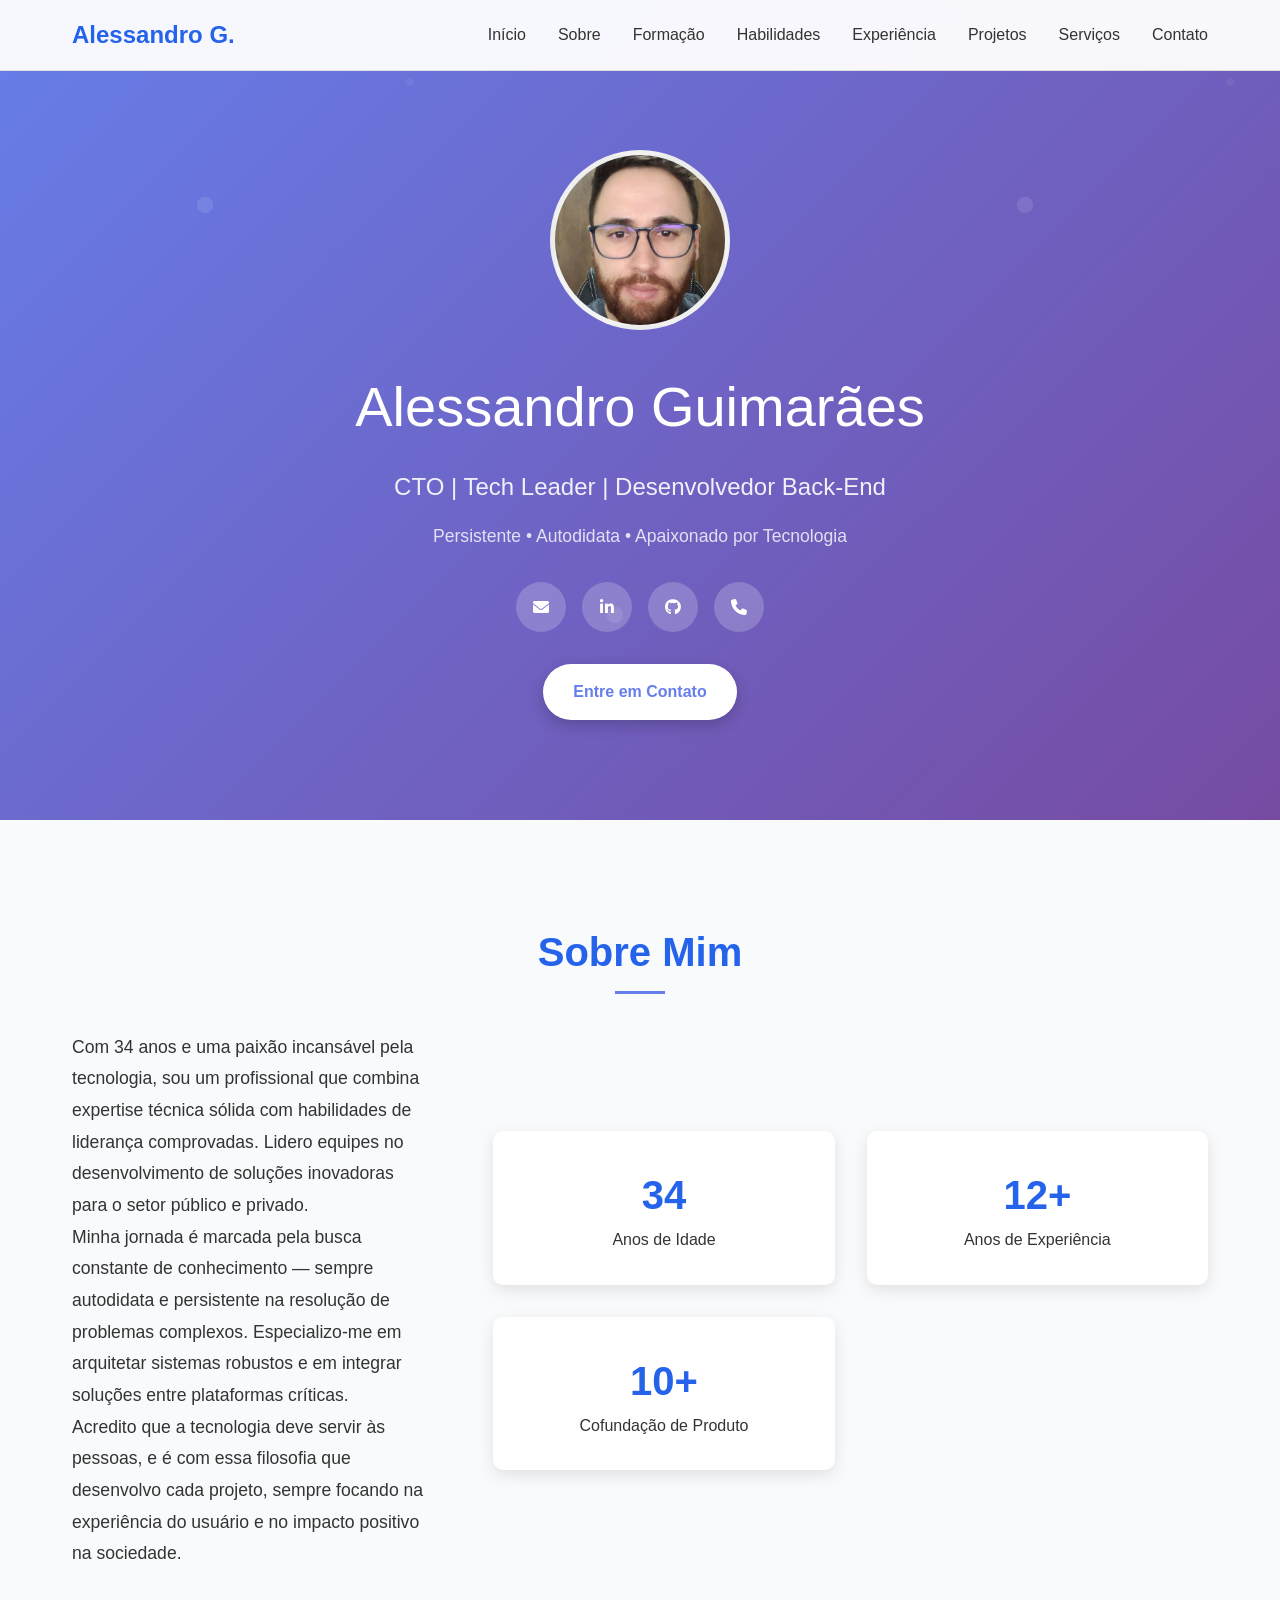
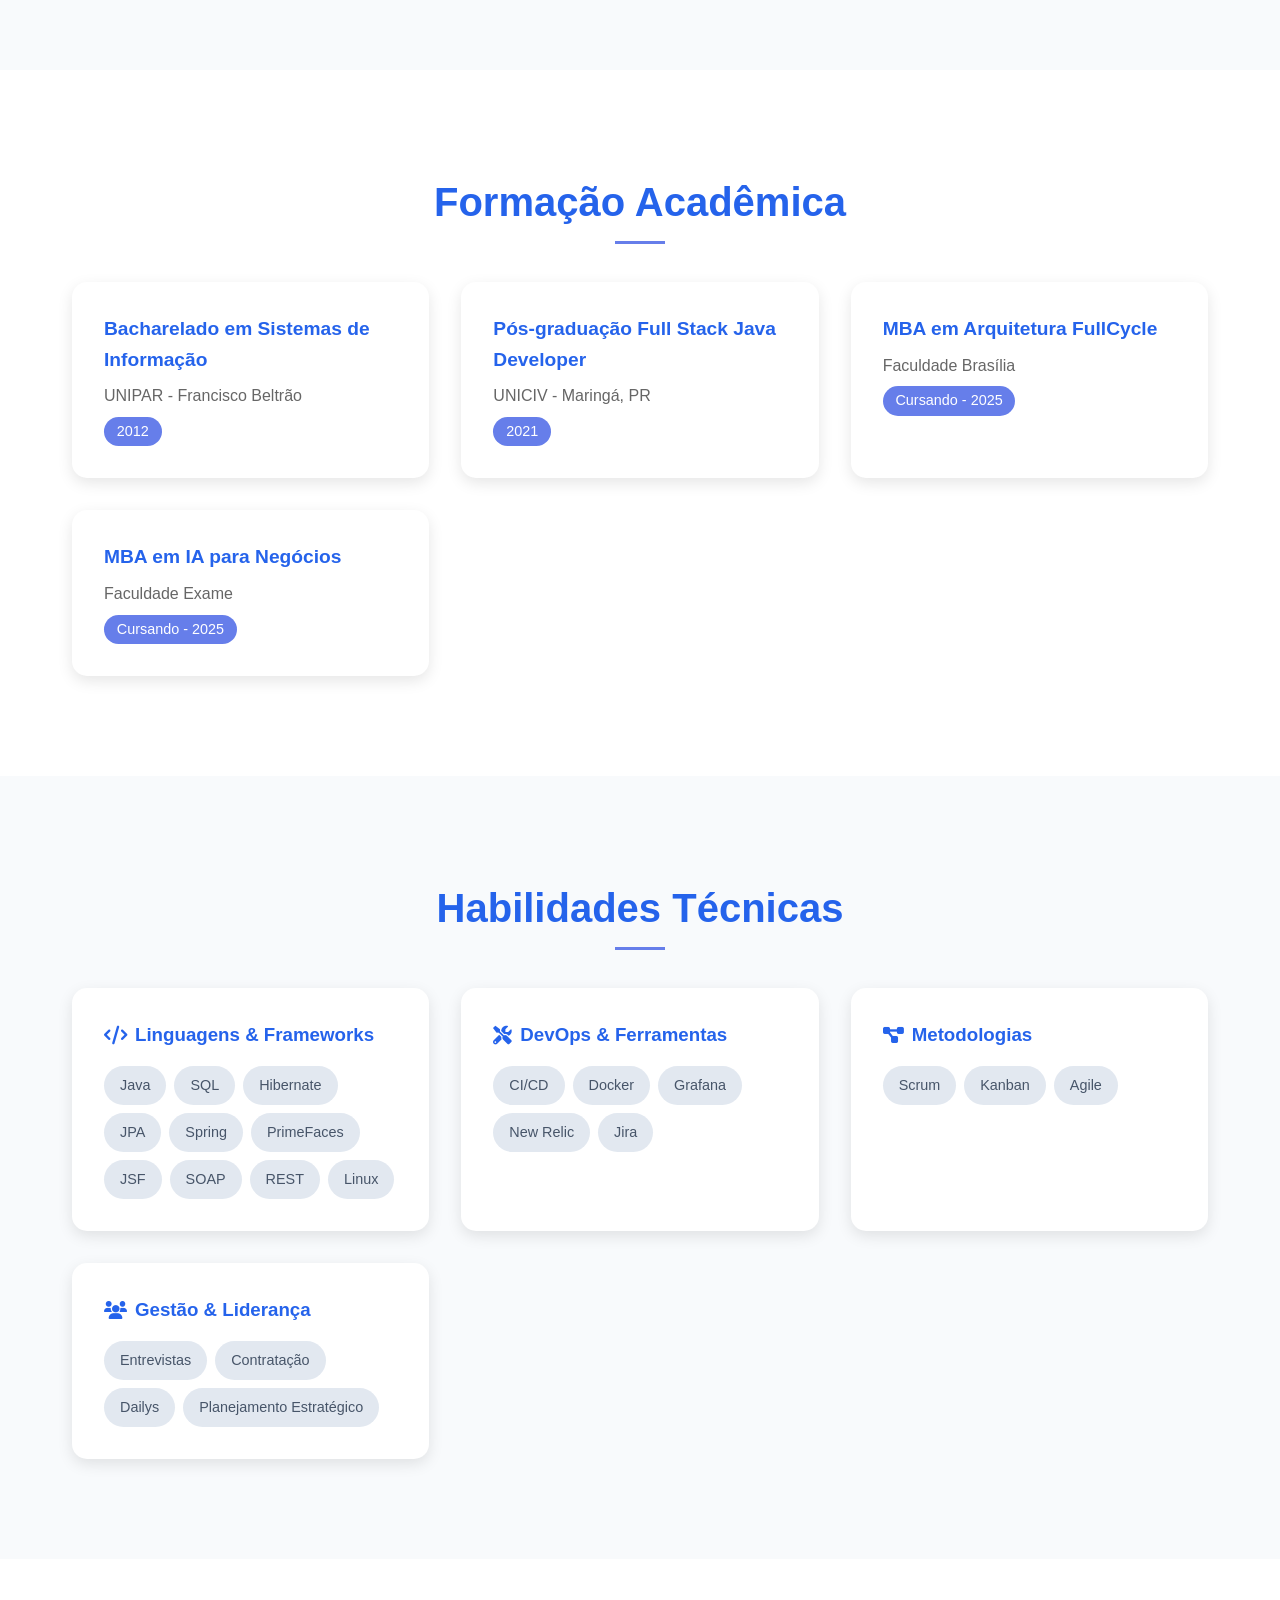
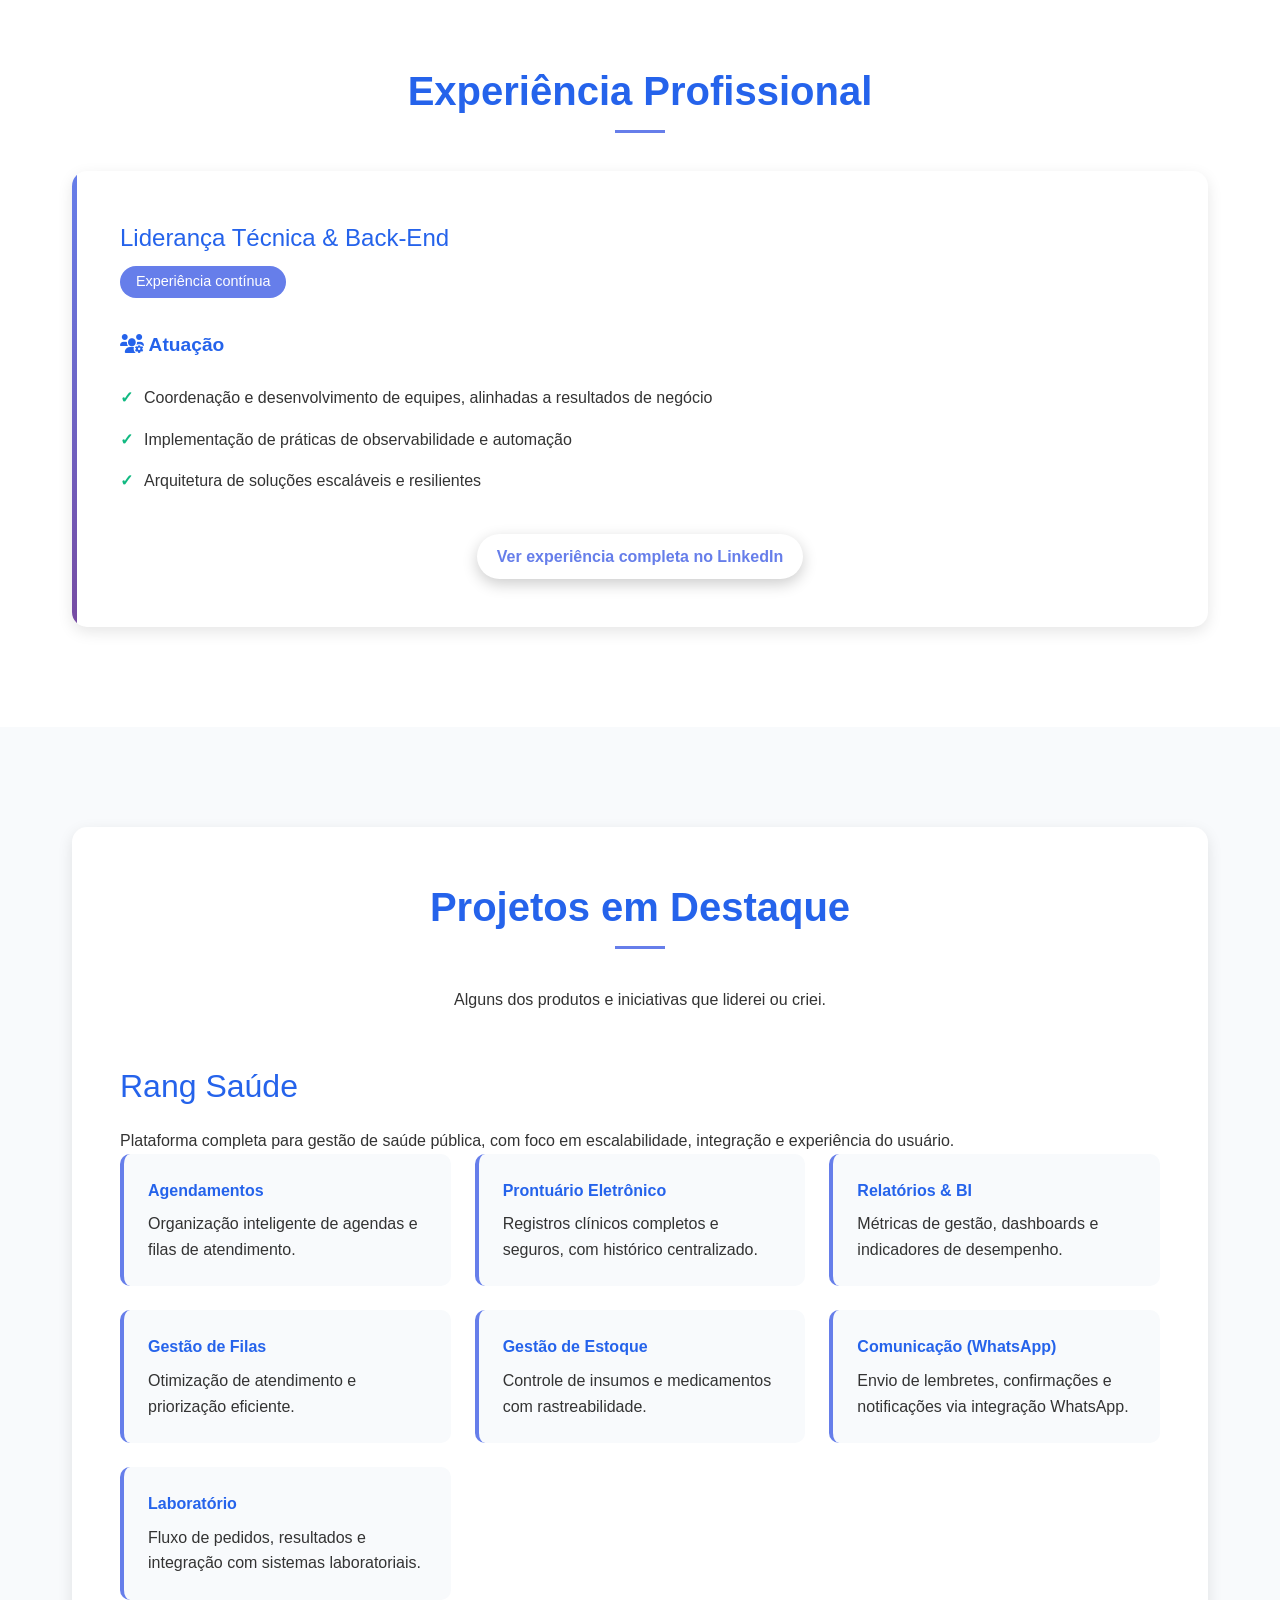
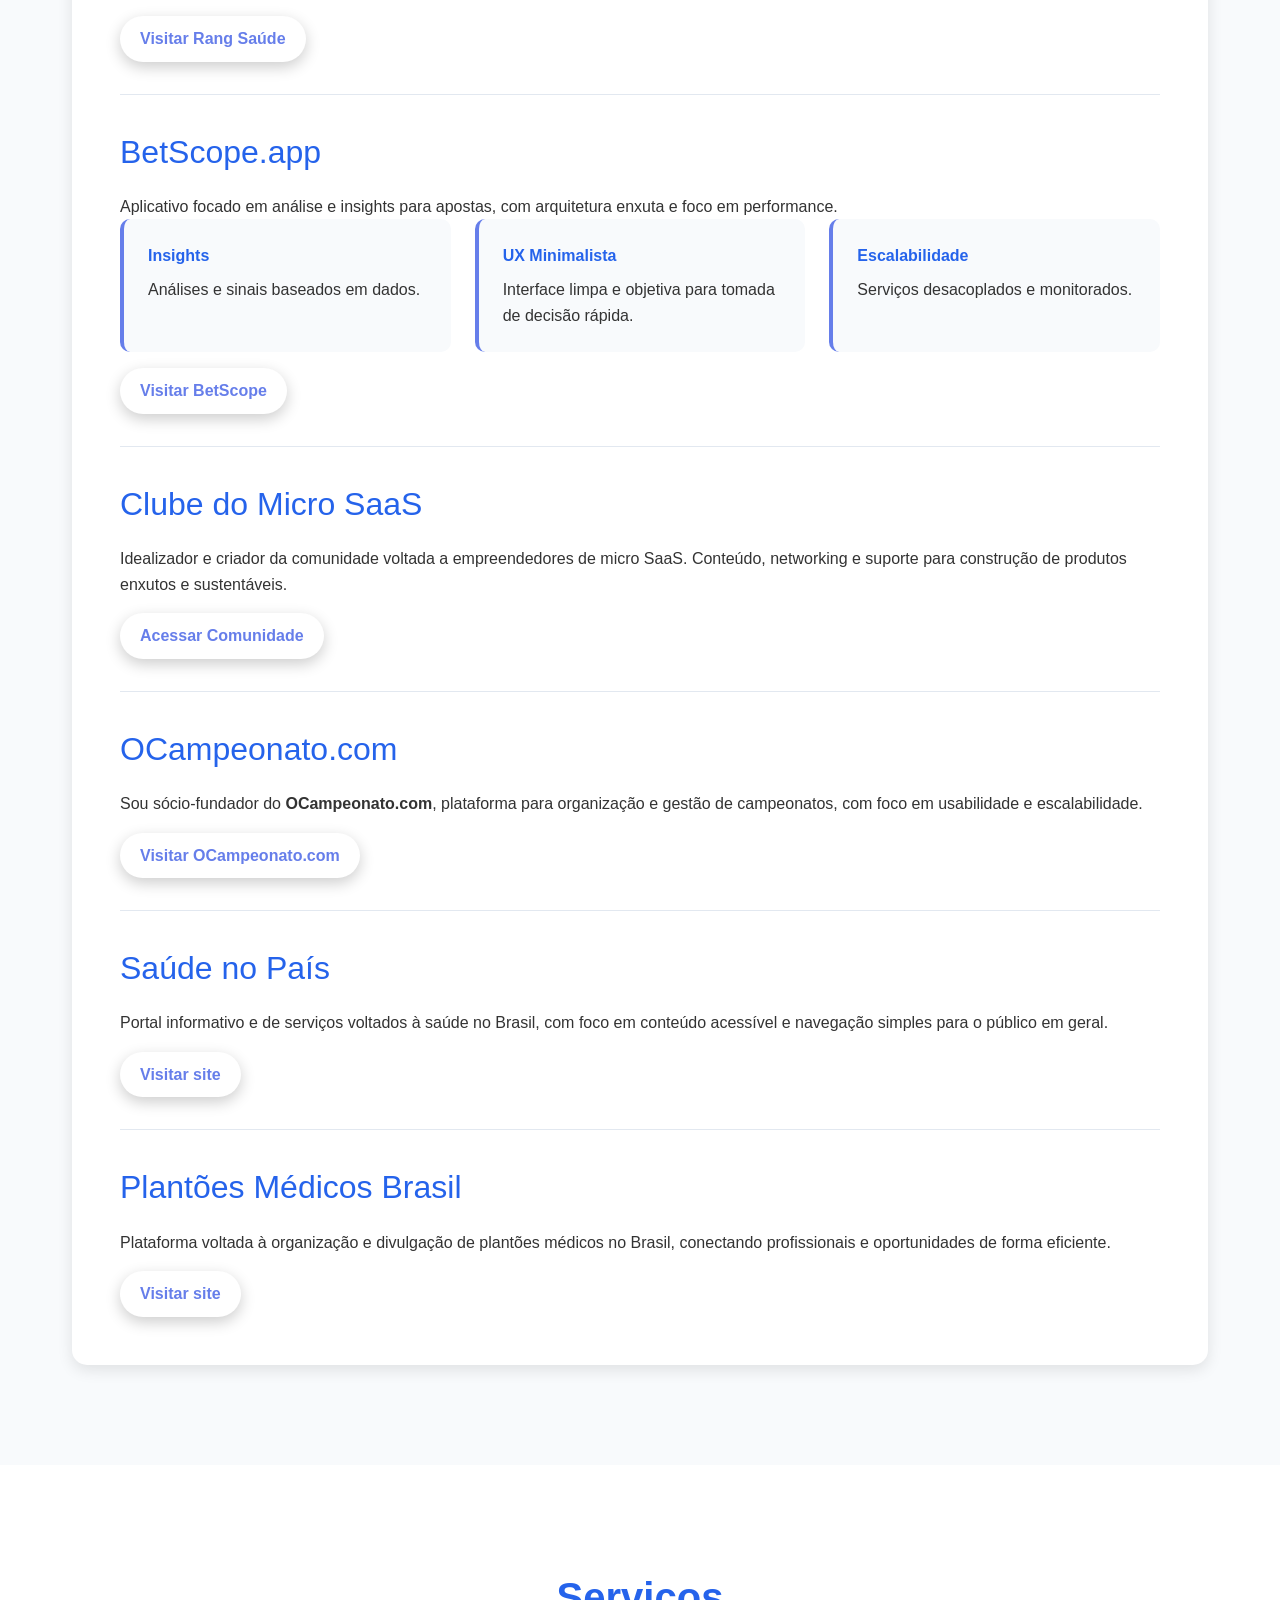
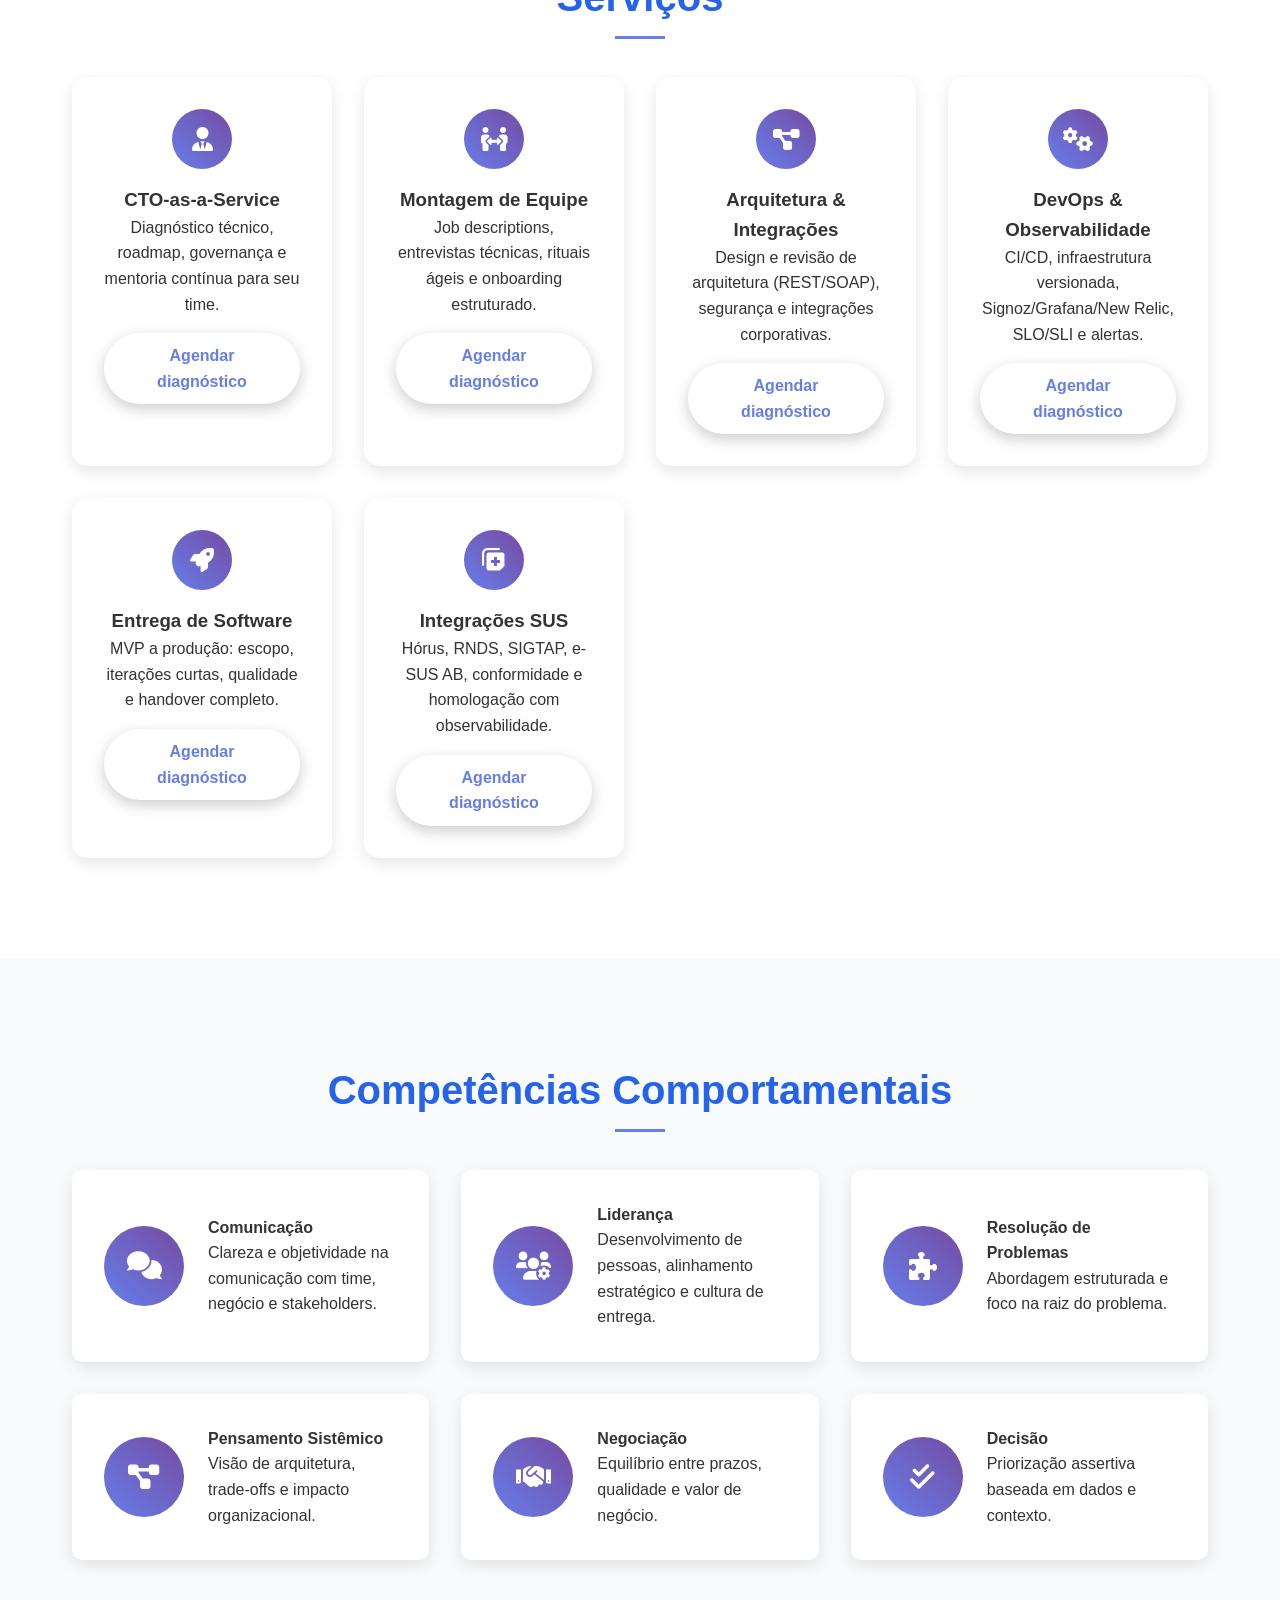
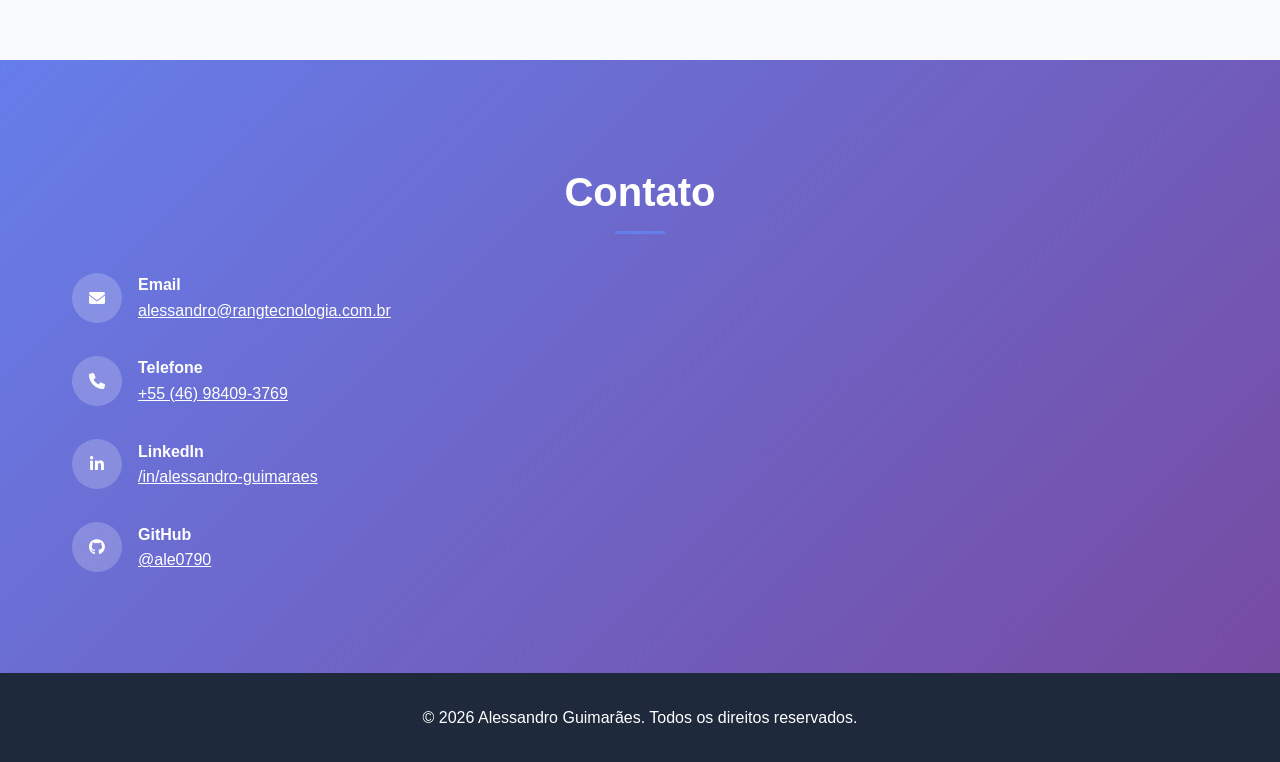
==== commit 4b702a39: "ajust" ====
--- a/index.html
+++ b/index.html
@@ -1,19 +1,3 @@
-            /* Soft skills responsiveness */
-            .soft-skills-grid {
-                grid-template-columns: repeat(auto-fit, minmax(240px, 1fr));
-                gap: 1.25rem;
-            }
-            .soft-skill {
-                padding: 1.25rem;
-                gap: 1rem;
-                min-height: 120px;
-            }
-            .soft-skill-icon {
-                width: 56px;
-                height: 56px;
-                flex: 0 0 56px;
-                font-size: 1.25rem;
-            }
 <!DOCTYPE html>
 <html lang="pt-BR">
 <head>
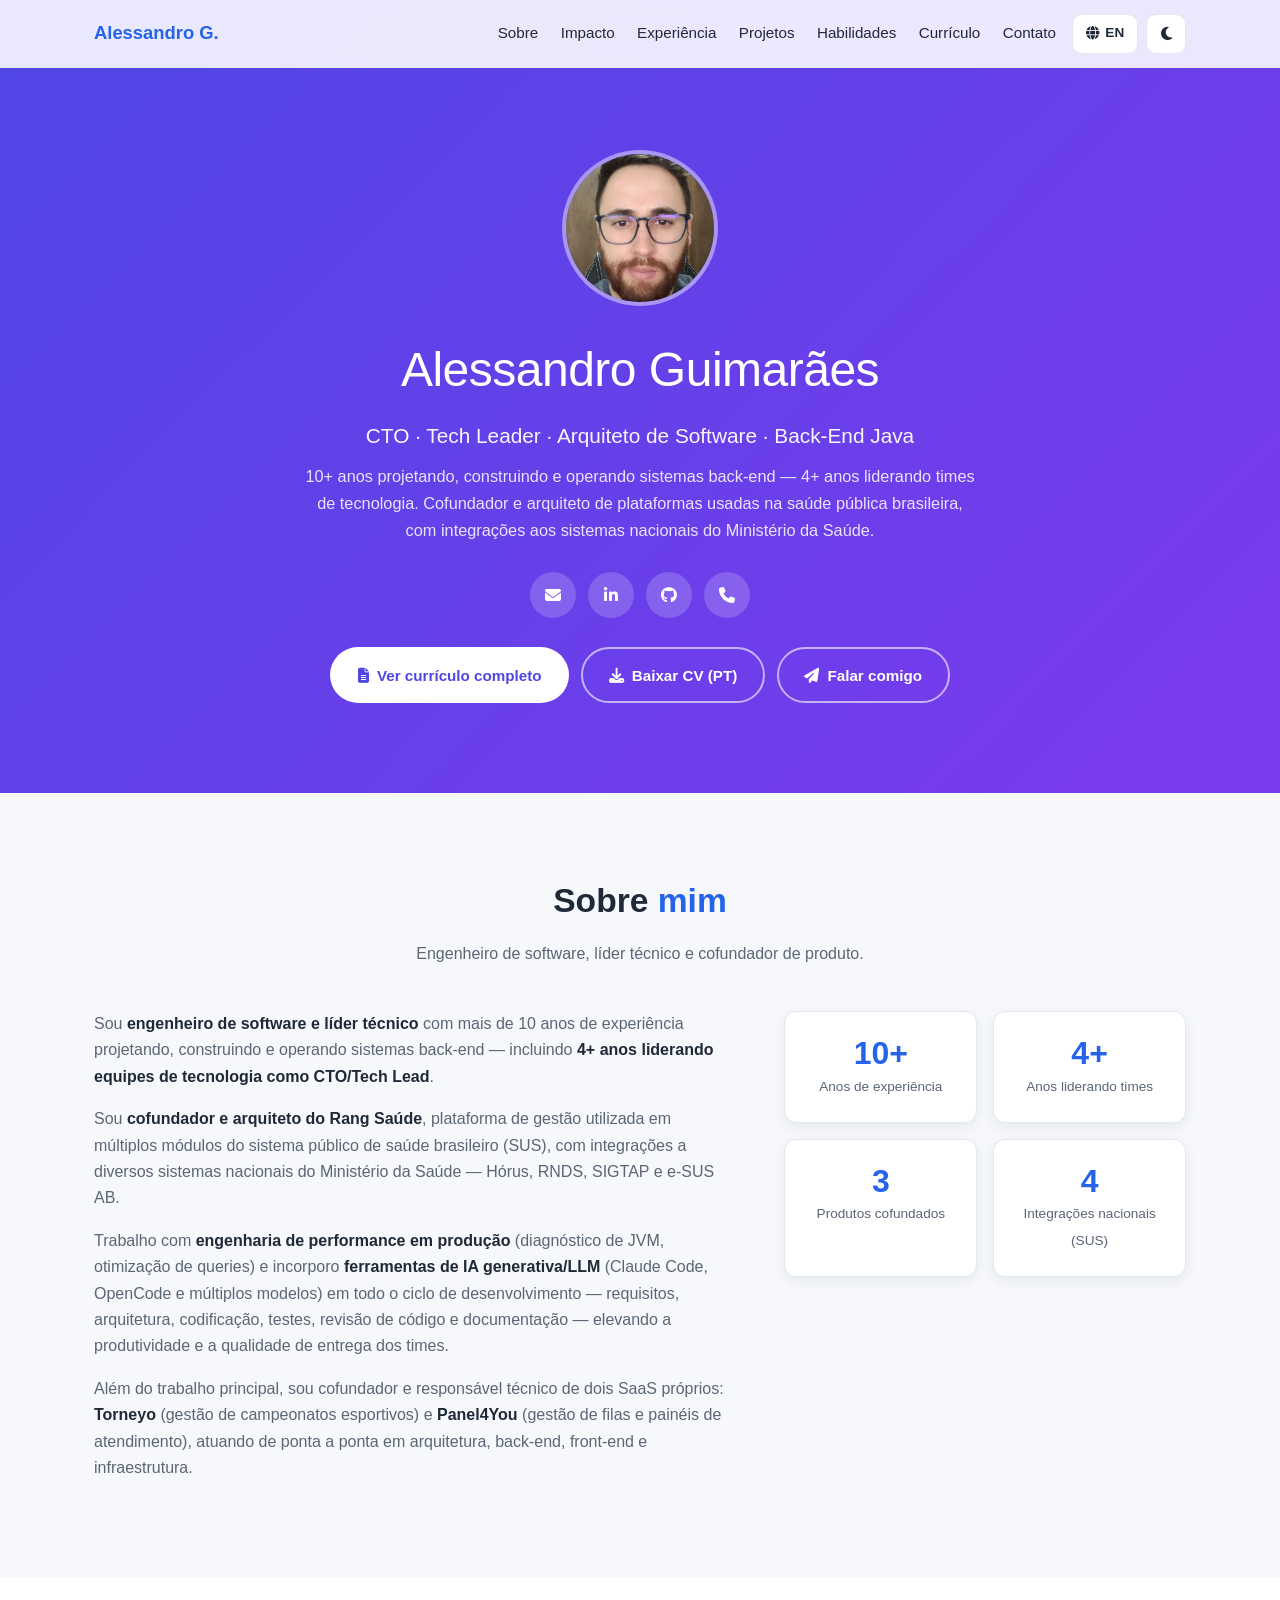
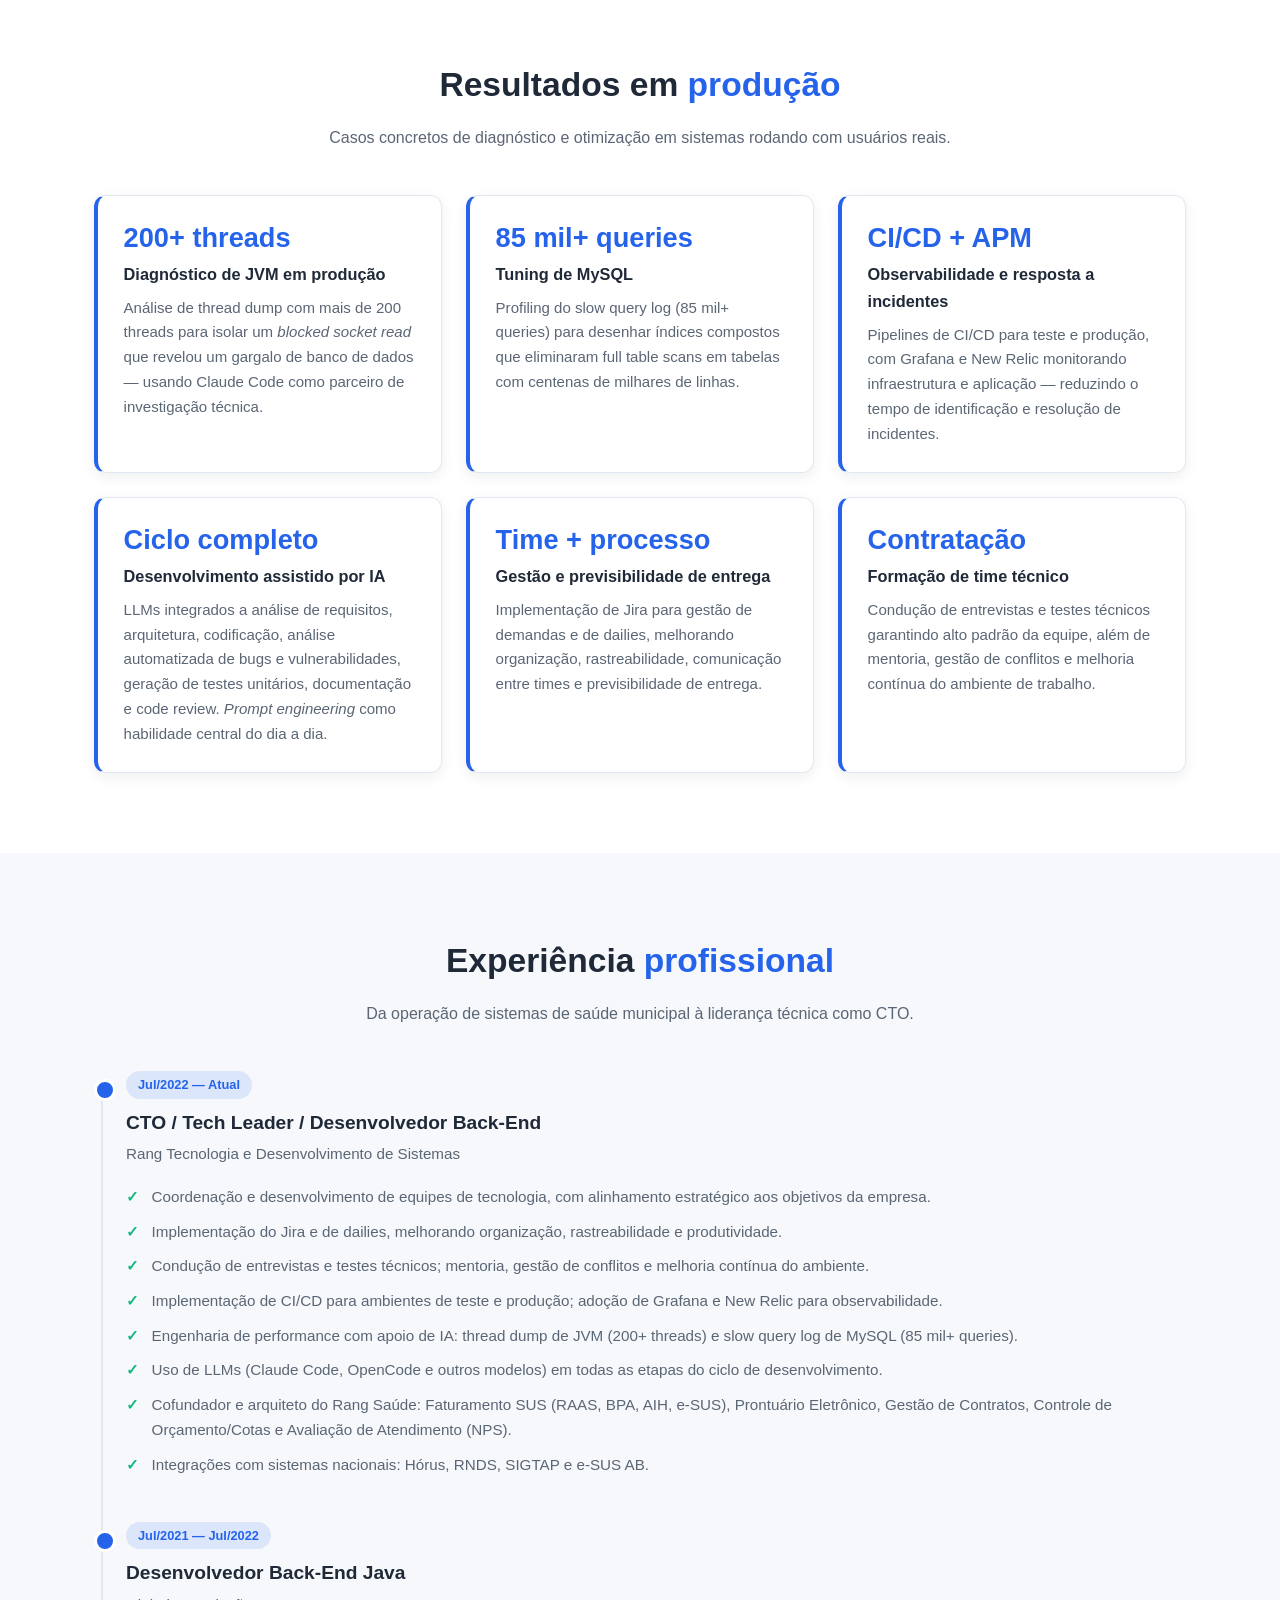
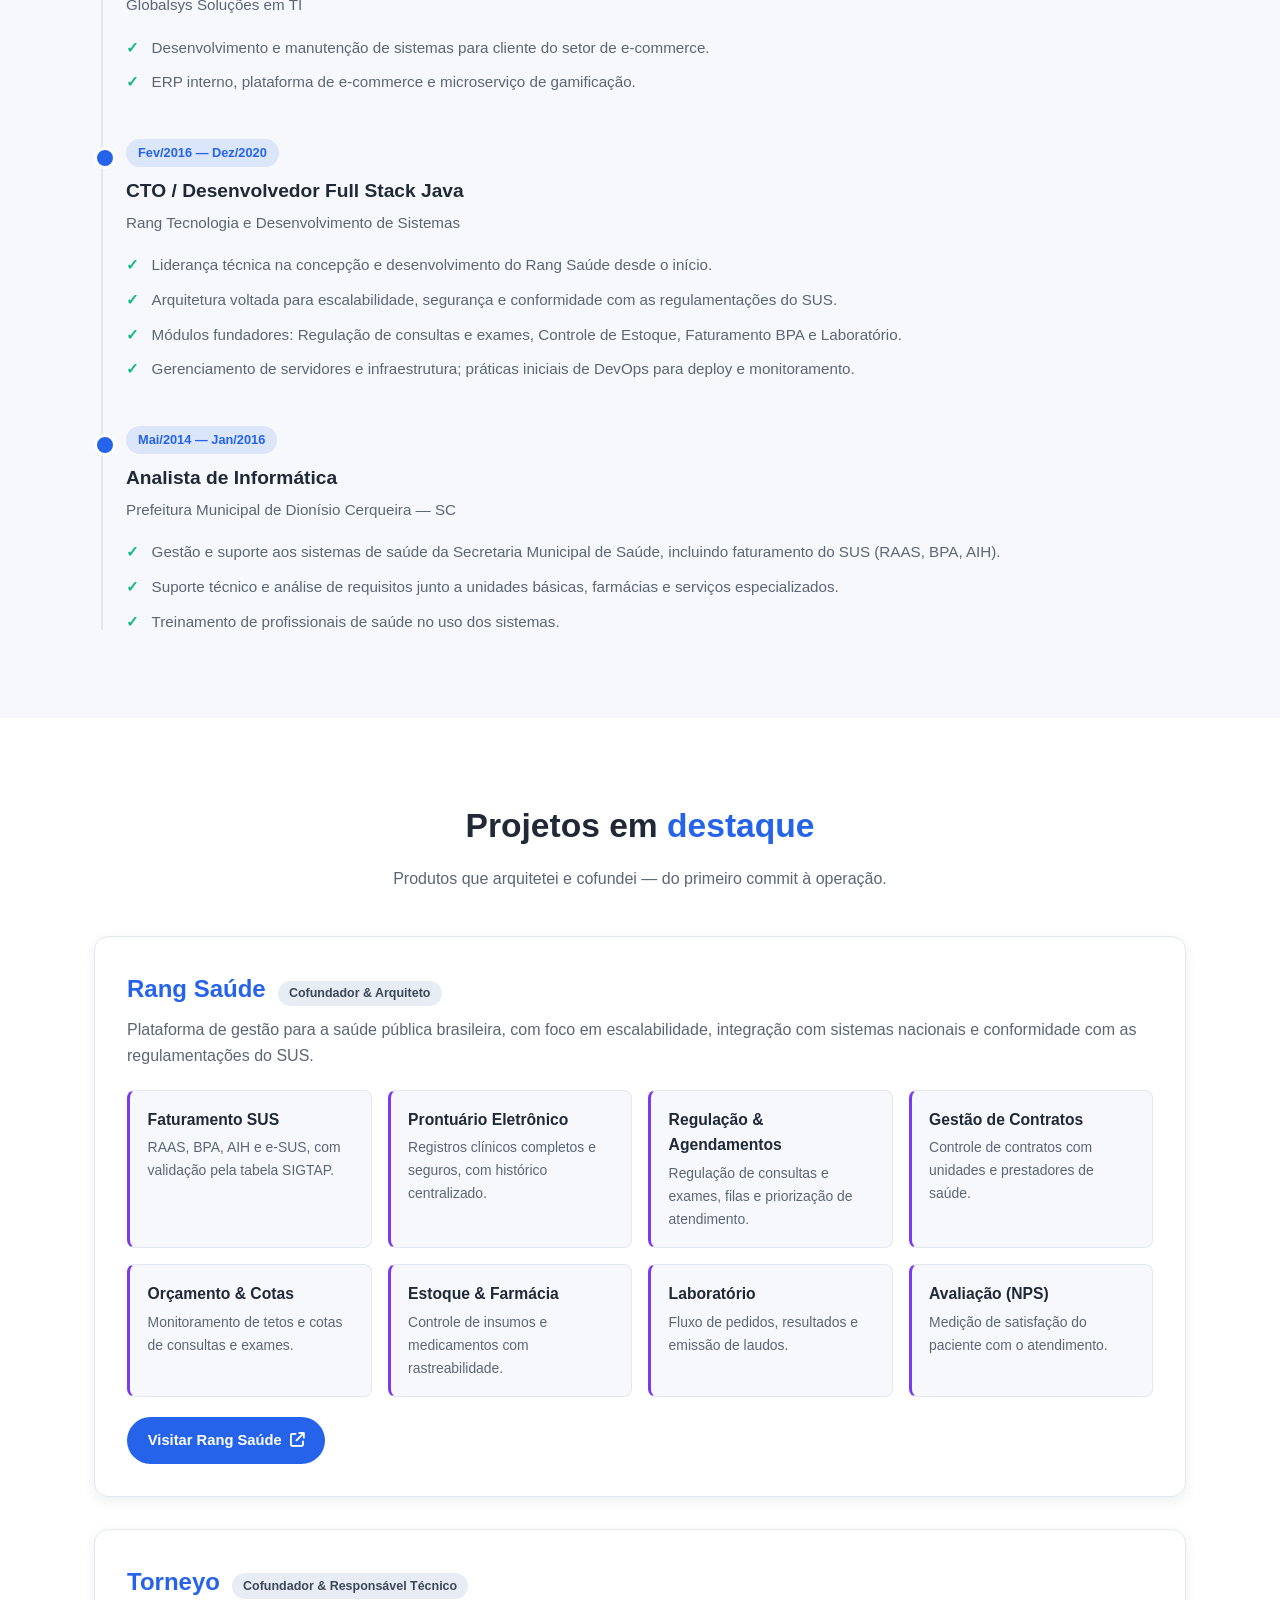
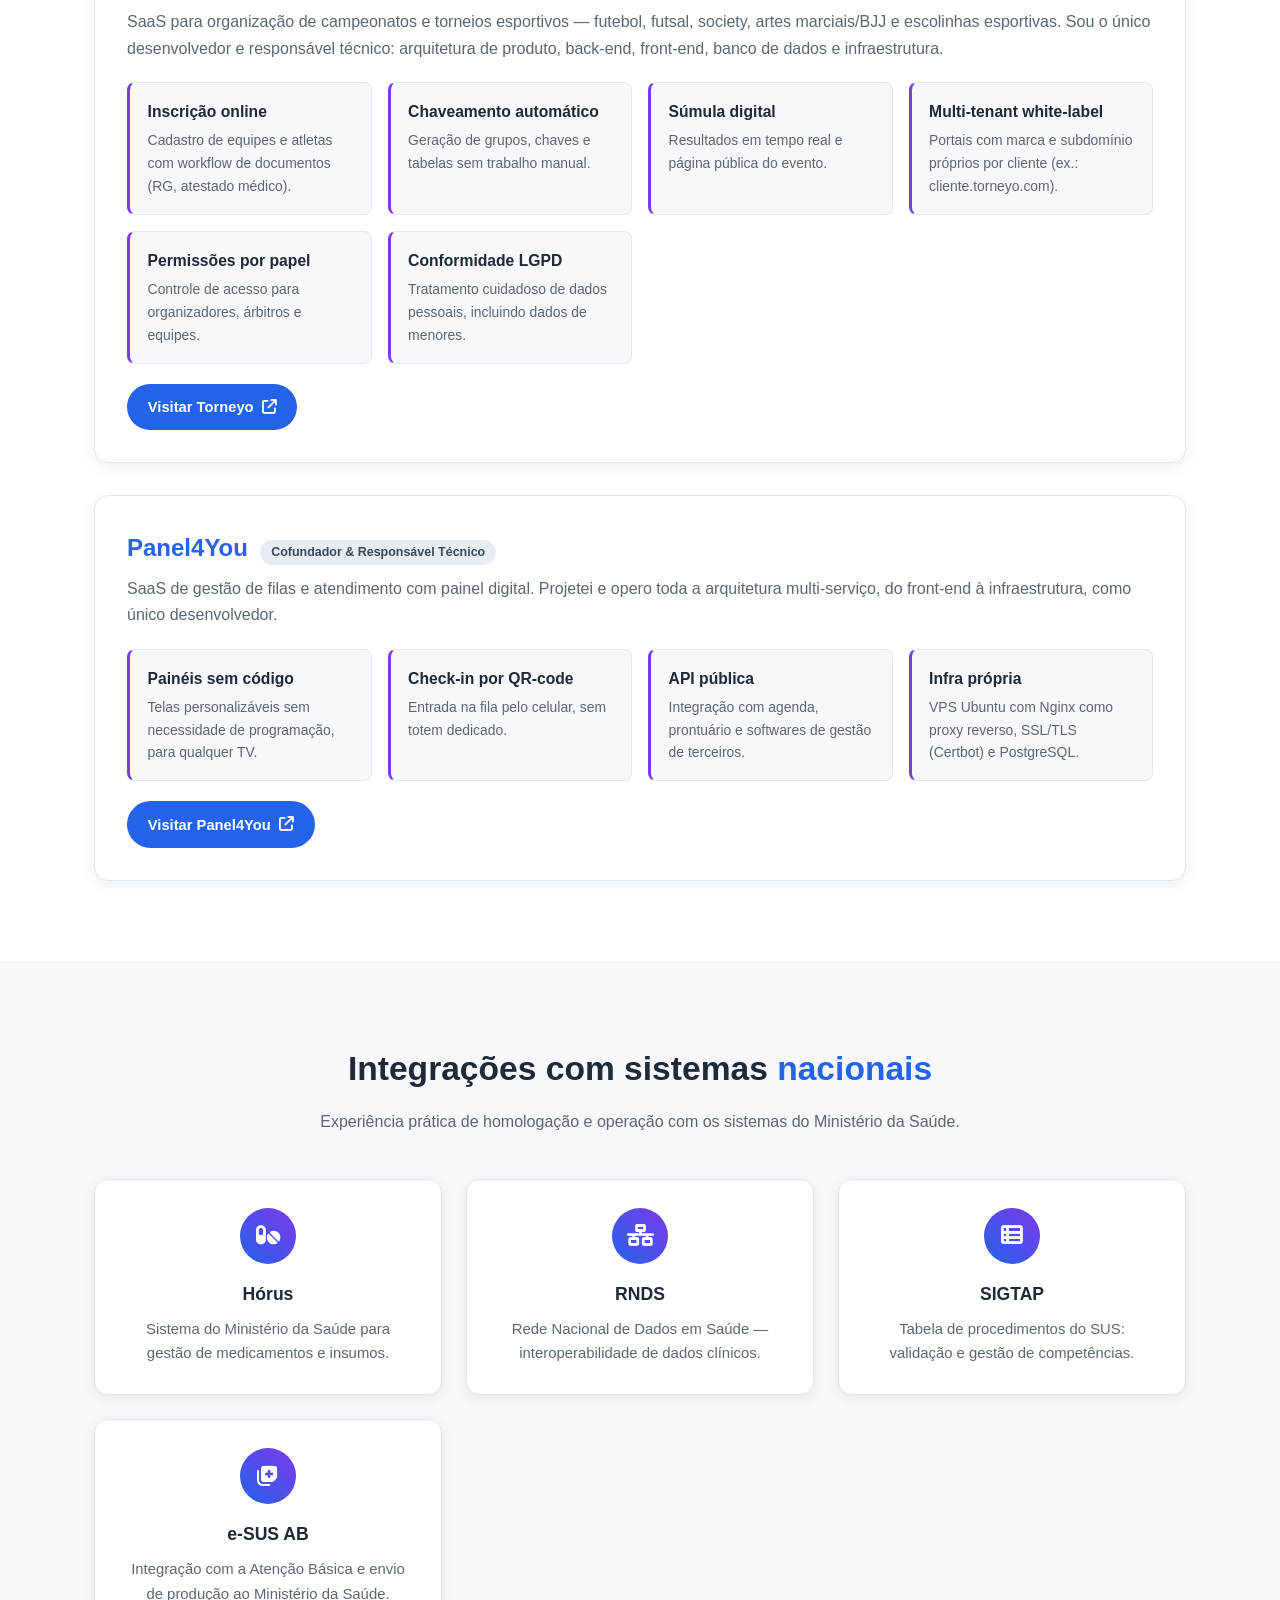
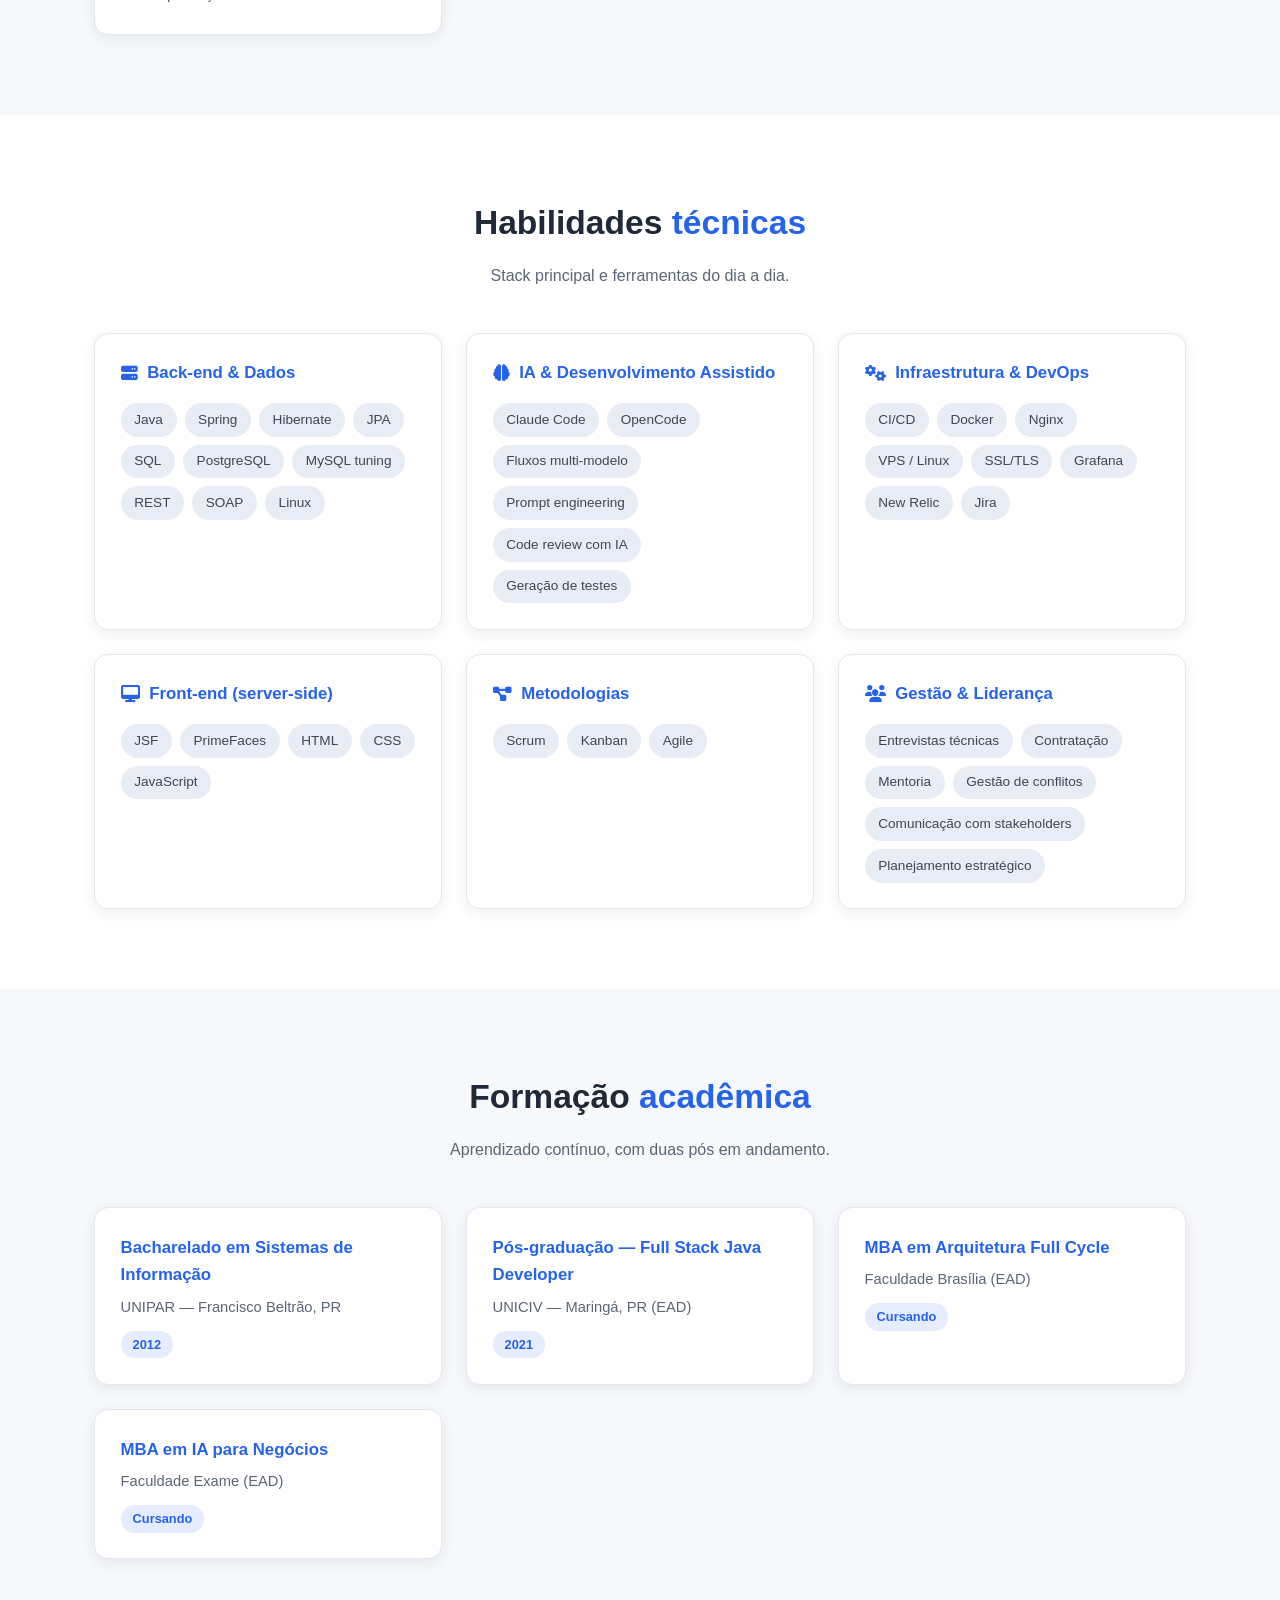
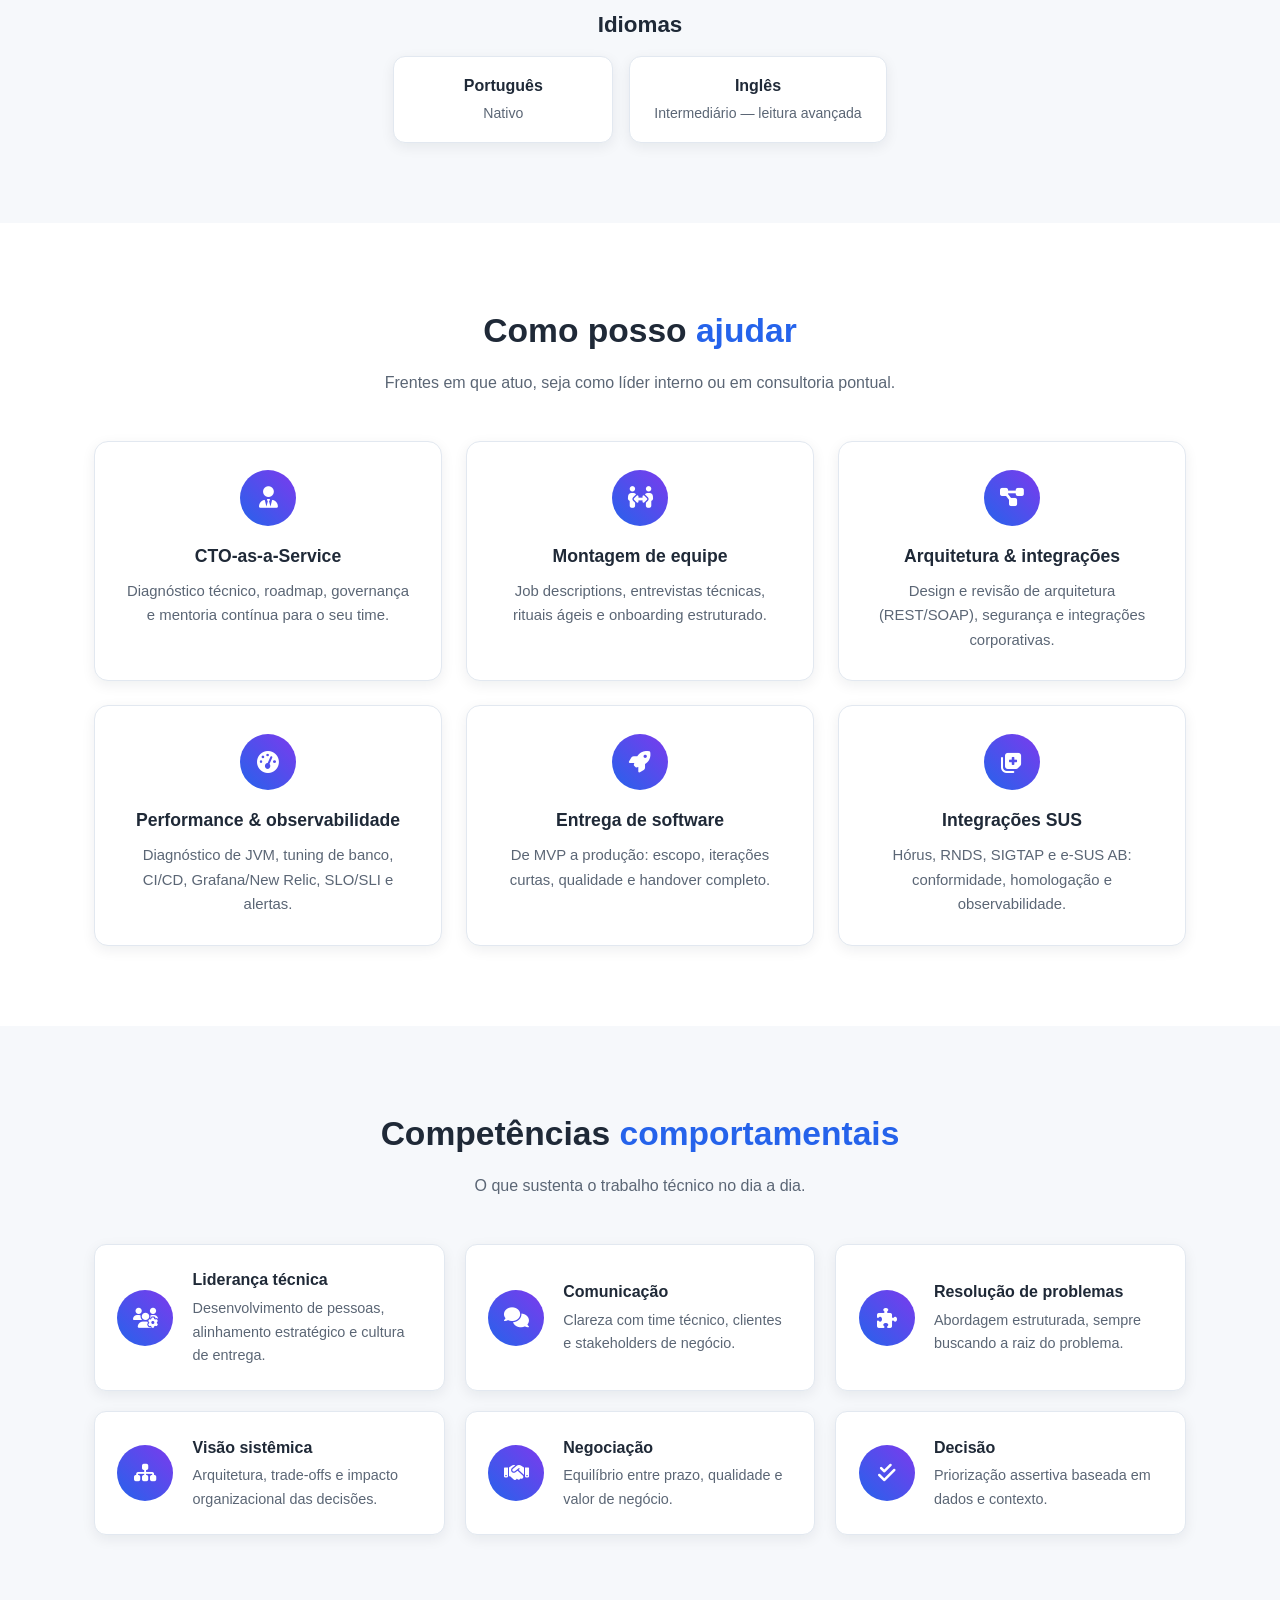
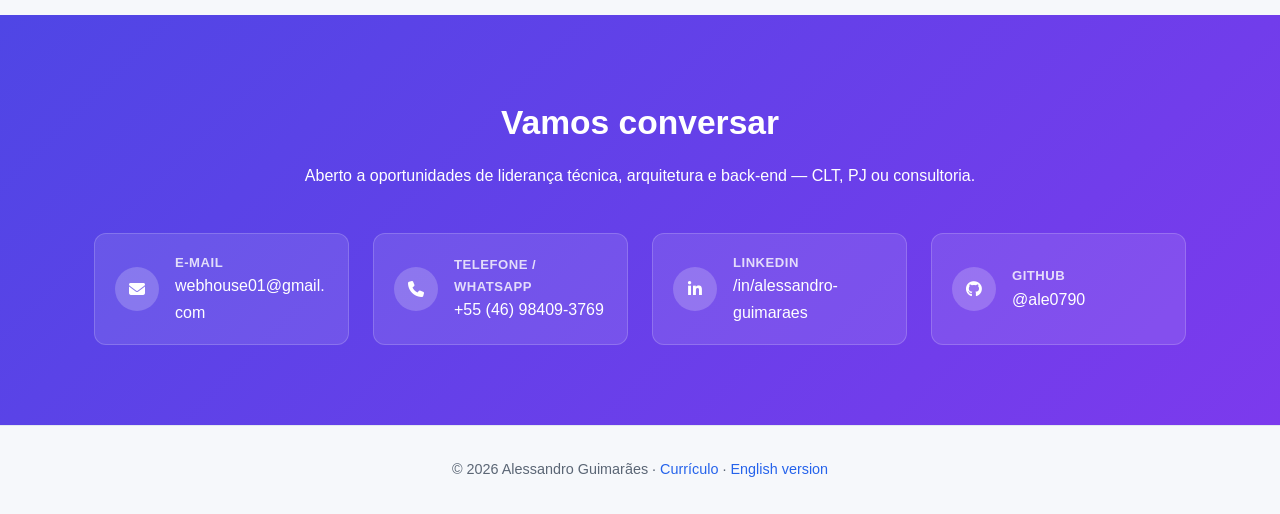
==== commit a8c552cd: "feat: reformula portfólio com versões PT/EN, currículo imprimível, dark mode e SEO - Separa CSS/JS e" ====
--- a/index.html
+++ b/index.html
@@ -3,844 +3,572 @@
 <head>
     <meta charset="UTF-8">
     <meta name="viewport" content="width=device-width, initial-scale=1.0">
-    <title>Alessandro Guimarães - CTO & Tech Leader</title>
-    <link href="https://cdnjs.cloudflare.com/ajax/libs/font-awesome/6.0.0/css/all.min.css" rel="stylesheet">
-    <style>
-        * {
-            margin: 0;
-            padding: 0;
-            box-sizing: border-box;
+
+    <title>Alessandro Guimarães — CTO, Tech Leader e Arquiteto de Software (Java)</title>
+    <meta name="description" content="CTO e líder técnico com 10+ anos em back-end Java e 4+ anos liderando times. Cofundador e arquiteto do Rang Saúde (SUS), Torneyo e Panel4You. Integrações Hórus, RNDS, SIGTAP e e-SUS AB.">
+    <meta name="author" content="Alessandro Guimarães">
+    <meta name="robots" content="index, follow, max-image-preview:large, max-snippet:-1">
+    <meta name="theme-color" content="#4f46e5">
+
+    <link rel="canonical" href="https://ale0790.github.io/">
+    <link rel="alternate" hreflang="pt-BR" href="https://ale0790.github.io/">
+    <link rel="alternate" hreflang="en" href="https://ale0790.github.io/en/">
+    <link rel="alternate" hreflang="x-default" href="https://ale0790.github.io/">
+
+    <!-- Open Graph -->
+    <meta property="og:type" content="profile">
+    <meta property="og:locale" content="pt_BR">
+    <meta property="og:locale:alternate" content="en_US">
+    <meta property="og:site_name" content="Alessandro Guimarães">
+    <meta property="og:title" content="Alessandro Guimarães — CTO, Tech Leader e Arquiteto de Software (Java)">
+    <meta property="og:description" content="CTO e líder técnico com 10+ anos em back-end Java e 4+ anos liderando times. Cofundador e arquiteto do Rang Saúde (SUS), Torneyo e Panel4You.">
+    <meta property="og:url" content="https://ale0790.github.io/">
+    <meta property="og:image" content="https://ale0790.github.io/profile.png">
+    <meta property="og:image:alt" content="Foto de Alessandro Guimarães">
+    <meta property="profile:first_name" content="Alessandro">
+    <meta property="profile:last_name" content="Guimarães">
+
+    <!-- Twitter / X -->
+    <meta name="twitter:card" content="summary_large_image">
+    <meta name="twitter:title" content="Alessandro Guimarães — CTO, Tech Leader e Arquiteto de Software (Java)">
+    <meta name="twitter:description" content="CTO e líder técnico com 10+ anos em back-end Java. Cofundador do Rang Saúde (SUS), Torneyo e Panel4You.">
+    <meta name="twitter:image" content="https://ale0790.github.io/profile.png">
+
+    <link rel="icon" href="profile.png" type="image/png">
+    <link rel="apple-touch-icon" href="profile.png">
+
+    <link rel="preconnect" href="https://cdnjs.cloudflare.com" crossorigin>
+    <link href="https://cdnjs.cloudflare.com/ajax/libs/font-awesome/6.5.2/css/all.min.css" rel="stylesheet">
+    <link rel="stylesheet" href="assets/styles.css">
+
+    <!-- Aplica o tema antes da pintura, evitando flash de tela clara -->
+    <script>
+        (function () {
+            try {
+                var t = localStorage.getItem('theme');
+                if (t) document.documentElement.setAttribute('data-theme', t);
+            } catch (e) { /* ignora */ }
+        })();
+    </script>
+
+    <!-- Dados estruturados: é o que Google e assistentes de IA leem para entender quem você é -->
+    <script type="application/ld+json">
+    {
+      "@context": "https://schema.org",
+      "@graph": [
+        {
+          "@type": "Person",
+          "@id": "https://ale0790.github.io/#person",
+          "name": "Alessandro Guimarães",
+          "givenName": "Alessandro",
+          "familyName": "Guimarães",
+          "url": "https://ale0790.github.io/",
+          "image": "https://ale0790.github.io/profile.png",
+          "email": "mailto:webhouse01@gmail.com",
+          "telephone": "+55-46-98409-3769",
+          "jobTitle": "CTO / Tech Leader / Arquiteto de Software",
+          "description": "Engenheiro de software e líder técnico com mais de 10 anos de experiência em sistemas back-end, incluindo 4+ anos liderando equipes como CTO/Tech Lead. Cofundador e arquiteto de plataforma de gestão em saúde pública (SUS).",
+          "knowsLanguage": [
+            { "@type": "Language", "name": "Português", "alternateName": "pt" },
+            { "@type": "Language", "name": "Inglês", "alternateName": "en" }
+          ],
+          "worksFor": {
+            "@type": "Organization",
+            "name": "Rang Tecnologia e Desenvolvimento de Sistemas",
+            "url": "https://rangsaude.com.br"
+          },
+          "alumniOf": [
+            { "@type": "CollegeOrUniversity", "name": "UNIPAR — Universidade Paranaense" },
+            { "@type": "CollegeOrUniversity", "name": "UNICIV — Centro de Inovação VincIT" },
+            { "@type": "CollegeOrUniversity", "name": "Faculdade Brasília" },
+            { "@type": "CollegeOrUniversity", "name": "Faculdade Exame" }
+          ],
+          "knowsAbout": [
+            "Java", "Spring", "Hibernate", "JPA", "JSF", "PrimeFaces",
+            "PostgreSQL", "MySQL performance tuning", "REST", "SOAP", "Linux",
+            "Arquitetura de software", "Liderança técnica", "CI/CD", "Docker", "Nginx",
+            "Observabilidade", "Grafana", "New Relic",
+            "Desenvolvimento assistido por IA", "Prompt engineering", "LLM",
+            "Faturamento SUS", "RNDS", "Hórus", "SIGTAP", "e-SUS AB"
+          ],
+          "address": { "@type": "PostalAddress", "addressCountry": "BR" },
+          "sameAs": [
+            "https://www.linkedin.com/in/alessandro-guimaraes",
+            "https://github.com/ale0790",
+            "https://torneyo.com",
+            "https://panel4you.io"
+          ]
+        },
+        {
+          "@type": "ProfilePage",
+          "@id": "https://ale0790.github.io/#webpage",
+          "url": "https://ale0790.github.io/",
+          "name": "Alessandro Guimarães — CTO, Tech Leader e Arquiteto de Software",
+          "inLanguage": "pt-BR",
+          "mainEntity": { "@id": "https://ale0790.github.io/#person" }
         }
-
-        body {
-            font-family: 'Segoe UI', Tahoma, Geneva, Verdana, sans-serif;
-            line-height: 1.6;
-            color: #333;
-            scroll-behavior: smooth;
-        }
-
-        /* Header */
-        header {
-            position: fixed;
-            top: 0;
-            width: 100%;
-            background: rgba(255, 255, 255, 0.95);
-            backdrop-filter: blur(10px);
-            z-index: 1000;
-            padding: 1rem 0;
-            border-bottom: 1px solid rgba(0, 0, 0, 0.1);
-        }
-
-        nav {
-            max-width: 1200px;
-            margin: 0 auto;
-            display: flex;
-            justify-content: space-between;
-            align-items: center;
-            padding: 0 2rem;
-        }
-
-        .logo {
-            font-size: 1.5rem;
-            font-weight: bold;
-            color: #2563eb;
-        }
-
-        .nav-links {
-            display: flex;
-            list-style: none;
-            gap: 2rem;
-        }
-
-        .nav-links a {
-            text-decoration: none;
-            color: #333;
-            transition: color 0.3s ease;
-        }
-
-        .nav-links a:hover {
-            color: #2563eb;
-        }
-
-        .menu-toggle {
-            display: none;
-            background: none;
-            border: none;
-            font-size: 1.5rem;
-            cursor: pointer;
-        }
-
-        /* Hero Section */
-        .hero {
-            background: linear-gradient(135deg, #667eea 0%, #764ba2 100%);
-            color: white;
-            padding: 150px 0 100px;
-            text-align: center;
-            position: relative;
-            overflow: hidden;
-        }
-
-        .hero::before {
-            content: '';
-            position: absolute;
-            top: 0;
-            left: 0;
-            right: 0;
-            bottom: 0;
-            background: url('data:image/svg+xml,<svg xmlns="http://www.w3.org/2000/svg" viewBox="0 0 100 100"><defs><pattern id="grain" width="100" height="100" patternUnits="userSpaceOnUse"><circle cx="25" cy="25" r="1" fill="white" opacity="0.1"/><circle cx="75" cy="75" r="1" fill="white" opacity="0.1"/><circle cx="50" cy="10" r="0.5" fill="white" opacity="0.05"/></pattern></defs><rect width="100" height="100" fill="url(%23grain)"/></svg>');
-        }
-
-        .hero-content {
-            max-width: 1200px;
-            margin: 0 auto;
-            padding: 0 2rem;
-            position: relative;
-        }
-
-        .profile-img {
-            width: 180px;
-            height: 180px;
-            border-radius: 50%;
-            background: linear-gradient(45deg, #f0f0f0, #e0e0e0);
-            margin: 0 auto 2rem;
-            display: flex;
-            align-items: center;
-            justify-content: center;
-            font-size: 4rem;
-            color: #999;
-            border: 5px solid rgba(255, 255, 255, 0.3);
-        }
-
-        .hero h1 {
-            font-size: 3.5rem;
-            margin-bottom: 1rem;
-            font-weight: 300;
-        }
-
-        .hero .subtitle {
-            font-size: 1.5rem;
-            margin-bottom: 1rem;
-            opacity: 0.9;
-        }
-
-        .hero .tagline {
-            font-size: 1.1rem;
-            margin-bottom: 2rem;
-            opacity: 0.8;
-        }
-
-        .social-links {
-            display: flex;
-            justify-content: center;
-            gap: 1rem;
-            margin-bottom: 2rem;
-        }
-
-        .social-links a {
-            display: inline-flex;
-            align-items: center;
-            justify-content: center;
-            width: 50px;
-            height: 50px;
-            background: rgba(255, 255, 255, 0.2);
-            color: white;
-            text-decoration: none;
-            border-radius: 50%;
-            transition: all 0.3s ease;
-        }
-
-        .social-links a:hover {
-            background: rgba(255, 255, 255, 0.3);
-            transform: translateY(-5px);
-        }
-
-        .cta-button {
-            display: inline-block;
-            background: white;
-            color: #667eea;
-            padding: 15px 30px;
-            text-decoration: none;
-            border-radius: 50px;
-            font-weight: bold;
-            transition: all 0.3s ease;
-            box-shadow: 0 5px 15px rgba(0, 0, 0, 0.2);
-        }
-
-        .cta-button:hover {
-            transform: translateY(-2px);
-            box-shadow: 0 10px 25px rgba(0, 0, 0, 0.3);
-        }
-
-        /* Sections */
-        .section {
-            padding: 100px 0;
-        }
-
-        .container {
-            max-width: 1200px;
-            margin: 0 auto;
-            padding: 0 2rem;
-        }
-
-        .section-title {
-            text-align: center;
-            font-size: 2.5rem;
-            margin-bottom: 3rem;
-            color: #2563eb;
-            position: relative;
-        }
-
-        .section-title::after {
-            content: '';
-            position: absolute;
-            bottom: -10px;
-            left: 50%;
-            transform: translateX(-50%);
-            width: 50px;
-            height: 3px;
-            background: #667eea;
-        }
-
-        /* About Section */
-        .about {
-            background: #f8fafc;
-        }
-
-        .about-content {
-            display: grid;
-            grid-template-columns: 1fr 2fr;
-            gap: 4rem;
-            align-items: center;
-        }
-
-        .about-text {
-            font-size: 1.1rem;
-            line-height: 1.8;
-        }
-
-        .about-stats {
-            display: grid;
-            grid-template-columns: repeat(2, 1fr);
-            gap: 2rem;
-        }
-
-        .stat-item {
-            text-align: center;
-            padding: 2rem;
-            background: white;
-            border-radius: 10px;
-            box-shadow: 0 5px 15px rgba(0, 0, 0, 0.1);
-        }
-
-        .stat-number {
-            font-size: 2.5rem;
-            font-weight: bold;
-            color: #2563eb;
-            display: block;
-        }
-
-        /* Education Section */
-        .education-grid {
-            display: grid;
-            grid-template-columns: repeat(auto-fit, minmax(300px, 1fr));
-            gap: 2rem;
-        }
-
-        .education-card {
-            background: white;
-            padding: 2rem;
-            border-radius: 15px;
-            box-shadow: 0 5px 15px rgba(0, 0, 0, 0.1);
-            transition: transform 0.3s ease;
-        }
-
-        .education-card:hover {
-            transform: translateY(-5px);
-        }
-
-        .education-card .degree {
-            font-size: 1.2rem;
-            font-weight: bold;
-            color: #2563eb;
-            margin-bottom: 0.5rem;
-        }
-
-        .education-card .institution {
-            color: #666;
-            margin-bottom: 0.5rem;
-        }
-
-        .education-card .year {
-            background: #667eea;
-            color: white;
-            padding: 0.2rem 0.8rem;
-            border-radius: 20px;
-            font-size: 0.9rem;
-            display: inline-block;
-        }
-
-        /* Skills Section */
-        .skills {
-            background: #f8fafc;
-        }
-
-        .skills-grid {
-            display: grid;
-            grid-template-columns: repeat(auto-fit, minmax(280px, 1fr));
-            gap: 2rem;
-        }
-
-        .skill-category {
-            background: white;
-            padding: 2rem;
-            border-radius: 15px;
-            box-shadow: 0 5px 15px rgba(0, 0, 0, 0.1);
-        }
-
-        .skill-category h3 {
-            color: #2563eb;
-            margin-bottom: 1rem;
-            display: flex;
-            align-items: center;
-            gap: 0.5rem;
-        }
-
-        .skill-tags {
-            display: flex;
-            flex-wrap: wrap;
-            gap: 0.5rem;
-        }
-
-        .skill-tag {
-            background: #e2e8f0;
-            color: #475569;
-            padding: 0.5rem 1rem;
-            border-radius: 20px;
-            font-size: 0.9rem;
-            transition: all 0.3s ease;
-        }
-
-        .skill-tag:hover {
-            background: #667eea;
-            color: white;
-        }
-
-        /* Experience Section */
-        .experience-card {
-            background: white;
-            padding: 3rem;
-            border-radius: 15px;
-            box-shadow: 0 5px 15px rgba(0, 0, 0, 0.1);
-            position: relative;
-            overflow: hidden;
-        }
-
-        .experience-card::before {
-            content: '';
-            position: absolute;
-            top: 0;
-            left: 0;
-            width: 5px;
-            height: 100%;
-            background: linear-gradient(180deg, #667eea, #764ba2);
-        }
-
-        .job-header {
-            margin-bottom: 2rem;
-        }
-
-        .job-title {
-            font-size: 1.5rem;
-            color: #2563eb;
-            margin-bottom: 0.5rem;
-        }
-
-        .company {
-            font-size: 1.1rem;
-            color: #666;
-            margin-bottom: 0.5rem;
-        }
-
-        .job-period {
-            background: #667eea;
-            color: white;
-            padding: 0.3rem 1rem;
-            border-radius: 20px;
-            font-size: 0.9rem;
-            display: inline-block;
-        }
-
-        .achievement-section {
-            margin-bottom: 2rem;
-        }
-
-        .achievement-section h4 {
-            color: #2563eb;
-            margin-bottom: 1rem;
-            font-size: 1.2rem;
-        }
-
-        .achievement-list {
-            list-style: none;
-        }
-
-        .achievement-list li {
-            padding: 0.5rem 0;
-            padding-left: 1.5rem;
-            position: relative;
-        }
-
-        .achievement-list li::before {
-            content: '✓';
-            position: absolute;
-            left: 0;
-            color: #10b981;
-            font-weight: bold;
-        }
-
-        /* Project Section */
-        .project {
-            background: #f8fafc;
-        }
-
-        .project-card {
-            background: white;
-            padding: 3rem;
-            border-radius: 15px;
-            box-shadow: 0 5px 15px rgba(0, 0, 0, 0.1);
-        }
-
-        .project-header {
-            text-align: center;
-            margin-bottom: 3rem;
-        }
-
-        .project-title {
-            font-size: 2rem;
-            color: #2563eb;
-            margin-bottom: 1rem;
-        }
-
-        .project-modules {
-            display: grid;
-            grid-template-columns: repeat(auto-fit, minmax(250px, 1fr));
-            gap: 1.5rem;
-        }
-
-        .module-card {
-            background: #f8fafc;
-            padding: 1.5rem;
-            border-radius: 10px;
-            border-left: 4px solid #667eea;
-        }
-
-        .module-card h4 {
-            color: #2563eb;
-            margin-bottom: 0.5rem;
-        }
-
-        /* Integrations Section */
-        .integrations-grid {
-            display: grid;
-            grid-template-columns: repeat(auto-fit, minmax(250px, 1fr));
-            gap: 2rem;
-        }
-
-        .integration-card {
-            background: white;
-            padding: 2rem;
-            border-radius: 15px;
-            box-shadow: 0 5px 15px rgba(0, 0, 0, 0.1);
-            text-align: center;
-            transition: transform 0.3s ease;
-        }
-
-        .integration-card:hover {
-            transform: translateY(-5px);
-        }
-
-        .integration-icon {
-            width: 60px;
-            height: 60px;
-            background: linear-gradient(45deg, #667eea, #764ba2);
-            border-radius: 50%;
-            display: flex;
-            align-items: center;
-            justify-content: center;
-            margin: 0 auto 1rem;
-            color: white;
-            font-size: 1.5rem;
-        }
-
-        /* Soft Skills Section */
-        .soft-skills {
-            background: #f8fafc;
-        }
-
-        .soft-skills-grid {
-            display: grid;
-            grid-template-columns: repeat(auto-fit, minmax(300px, 1fr));
-            gap: 2rem;
-        }
-
-        .soft-skill {
-            background: white;
-            padding: 2rem;
-            border-radius: 10px;
-            box-shadow: 0 5px 15px rgba(0, 0, 0, 0.1);
-            display: flex;
-            align-items: center;
-            gap: 1.5rem;
-            min-height: 140px;
-            transition: transform 0.3s ease;
-        }
-
-        .soft-skill:hover {
-            transform: translateY(-2px);
-        }
-
-        .soft-skill-icon {
-            width: 80px;
-            height: 80px;
-            aspect-ratio: 1 / 1;
-            flex: 0 0 80px;
-            background: linear-gradient(45deg, #667eea, #764ba2);
-            border-radius: 50%;
-            display: flex;
-            align-items: center;
-            justify-content: center;
-            color: white;
-            font-size: 1.75rem;
-            line-height: 1;
-        }
-
-        /* Contact Section */
-        .contact {
-            background: linear-gradient(135deg, #667eea 0%, #764ba2 100%);
-            color: white;
-        }
-
-        .contact-content {
-            display: grid;
-            grid-template-columns: 1fr 1fr;
-            gap: 4rem;
-            align-items: start;
-        }
-
-        .contact-info {
-            display: flex;
-            flex-direction: column;
-            gap: 2rem;
-        }
-
-        .contact-item {
-            display: flex;
-            align-items: center;
-            gap: 1rem;
-        }
-
-        .contact-icon {
-            width: 50px;
-            height: 50px;
-            background: rgba(255, 255, 255, 0.2);
-            border-radius: 50%;
-            display: flex;
-            align-items: center;
-            justify-content: center;
-        }
-
-        .contact-form {
-            display: flex;
-            flex-direction: column;
-            gap: 1rem;
-        }
-
-        .form-group {
-            display: flex;
-            flex-direction: column;
-        }
-
-        .form-group label {
-            margin-bottom: 0.5rem;
-            font-weight: bold;
-        }
-
-        .form-group input,
-        .form-group textarea {
-            padding: 1rem;
-            border: none;
-            border-radius: 5px;
-            font-size: 1rem;
-            background: rgba(255, 255, 255, 0.9);
-        }
-
-        .form-group textarea {
-            resize: vertical;
-            min-height: 120px;
-        }
-
-        .submit-btn {
-            background: white;
-            color: #667eea;
-            padding: 15px 30px;
-            border: none;
-            border-radius: 5px;
-            font-size: 1rem;
-            font-weight: bold;
-            cursor: pointer;
-            transition: all 0.3s ease;
-        }
-
-        .submit-btn:hover {
-            transform: translateY(-2px);
-            box-shadow: 0 5px 15px rgba(0, 0, 0, 0.2);
-        }
-
-        /* Footer */
-        footer {
-            background: #1e293b;
-            color: white;
-            text-align: center;
-            padding: 2rem 0;
-        }
-
-        /* Animations */
-        .fade-in {
-            opacity: 0;
-            transform: translateY(30px);
-            transition: all 0.6s ease;
-        }
-
-        .fade-in.visible {
-            opacity: 1;
-            transform: translateY(0);
-        }
-
-        /* Responsive Design */
-        @media (max-width: 768px) {
-            .menu-toggle {
-                display: block;
-            }
-
-            .nav-links {
-                display: none;
-                position: absolute;
-                top: 100%;
-                left: 0;
-                width: 100%;
-                background: white;
-                flex-direction: column;
-                padding: 2rem;
-                box-shadow: 0 5px 15px rgba(0, 0, 0, 0.1);
-            }
-
-            .nav-links.active {
-                display: flex;
-            }
-
-            .hero h1 {
-                font-size: 2.5rem;
-            }
-
-            .hero .subtitle {
-                font-size: 1.2rem;
-            }
-
-            .about-content {
-                grid-template-columns: 1fr;
-                gap: 2rem;
-            }
-
-            .about-stats {
-                grid-template-columns: 1fr;
-            }
-
-            .contact-content {
-                grid-template-columns: 1fr;
-                gap: 2rem;
-            }
-
-            .social-links {
-                gap: 0.5rem;
-            }
-
-            .social-links a {
-                width: 40px;
-                height: 40px;
-            }
-        }
-
-        /* Scroll to top button */
-        .scroll-top {
-            position: fixed;
-            bottom: 20px;
-            right: 20px;
-            width: 50px;
-            height: 50px;
-            background: #667eea;
-            color: white;
-            border: none;
-            border-radius: 50%;
-            cursor: pointer;
-            display: none;
-            align-items: center;
-            justify-content: center;
-            transition: all 0.3s ease;
-            z-index: 1000;
-        }
-
-        .scroll-top:hover {
-            background: #5a67d8;
-            transform: translateY(-2px);
-        }
-
-        .scroll-top.visible {
-            display: flex;
-        }
-    </style>
+      ]
+    }
+    </script>
 </head>
 <body>
-    <!-- Header -->
+    <a class="skip-link" href="#main">Ir para o conteúdo</a>
+
     <header>
         <nav>
-            <div class="logo">Alessandro G.</div>
+            <a class="logo" href="#home">Alessandro G.</a>
             <ul class="nav-links">
-                <li><a href="#home">Início</a></li>
                 <li><a href="#about">Sobre</a></li>
-                <li><a href="#education">Formação</a></li>
-                <li><a href="#skills">Habilidades</a></li>
+                <li><a href="#impact">Impacto</a></li>
                 <li><a href="#experience">Experiência</a></li>
                 <li><a href="#projects">Projetos</a></li>
-                <li><a href="#services">Serviços</a></li>
+                <li><a href="#skills">Habilidades</a></li>
+                <li><a href="curriculo.html">Currículo</a></li>
                 <li><a href="#contact">Contato</a></li>
             </ul>
-            <button class="menu-toggle">
-                <i class="fas fa-bars"></i>
-            </button>
+            <div class="nav-actions">
+                <a class="lang-switch" href="en/" hreflang="en" lang="en" title="Read in English">
+                    <i class="fas fa-globe" aria-hidden="true"></i> EN
+                </a>
+                <button class="icon-btn theme-toggle" type="button" aria-label="Alternar tema claro/escuro" aria-pressed="false">
+                    <i class="fas fa-moon" aria-hidden="true"></i>
+                </button>
+                <button class="icon-btn menu-toggle" type="button" aria-label="Abrir menu" aria-expanded="false">
+                    <i class="fas fa-bars" aria-hidden="true"></i>
+                </button>
+            </div>
         </nav>
     </header>
 
-    <!-- Hero Section -->
+    <main id="main">
+    <!-- Hero -->
     <section id="home" class="hero">
-        <div class="hero-content">
+        <div class="container">
             <div class="profile-img">
-                <img src="profile.png" alt="Foto de perfil de Alessandro Guimarães" style="width:100%; height:100%; object-fit: cover; border-radius: 50%;" />
+                <img src="profile.png" width="156" height="156" alt="Foto de Alessandro Guimarães">
             </div>
             <h1>Alessandro Guimarães</h1>
-            <div class="subtitle">CTO | Tech Leader | Desenvolvedor Back-End</div>
-            <div class="tagline">Persistente • Autodidata • Apaixonado por Tecnologia</div>
-            
+            <p class="subtitle">CTO · Tech Leader · Arquiteto de Software · Back-End Java</p>
+            <p class="tagline">
+                10+ anos projetando, construindo e operando sistemas back-end — 4+ anos liderando
+                times de tecnologia. Cofundador e arquiteto de plataformas usadas na saúde pública
+                brasileira, com integrações aos sistemas nacionais do Ministério da Saúde.
+            </p>
+
             <div class="social-links">
-                <a href="mailto:alessandro@rangtecnologia.com.br" target="_blank">
-                    <i class="fas fa-envelope"></i>
-                </a>
-                <a href="https://linkedin.com/in/alessandro-guimaraes" target="_blank">
-                    <i class="fab fa-linkedin-in"></i>
-                </a>
-                <a href="https://github.com/ale0790" target="_blank">
-                    <i class="fab fa-github"></i>
-                </a>
-                <a href="tel:+5546984093769">
-                    <i class="fas fa-phone"></i>
-                </a>
-            </div>
-            
-            <a href="#contact" class="cta-button">Entre em Contato</a>
-        </div>
-    </section>
-
-    <!-- About Section -->
-    <section id="about" class="section about">
-        <div class="container">
-            <h2 class="section-title fade-in">Sobre Mim</h2>
+                <a href="mailto:webhouse01@gmail.com" aria-label="Enviar e-mail"><i class="fas fa-envelope" aria-hidden="true"></i></a>
+                <a href="https://www.linkedin.com/in/alessandro-guimaraes" target="_blank" rel="noopener" aria-label="LinkedIn"><i class="fab fa-linkedin-in" aria-hidden="true"></i></a>
+                <a href="https://github.com/ale0790" target="_blank" rel="noopener" aria-label="GitHub"><i class="fab fa-github" aria-hidden="true"></i></a>
+                <a href="tel:+5546984093769" aria-label="Telefone"><i class="fas fa-phone" aria-hidden="true"></i></a>
+            </div>
+
+            <div class="hero-cta">
+                <a href="curriculo.html" class="cta-button"><i class="fas fa-file-lines" aria-hidden="true"></i> Ver currículo completo</a>
+                <a href="cv/Alessandro_Guimaraes_Curriculo_PT.docx" class="cta-button ghost" download><i class="fas fa-download" aria-hidden="true"></i> Baixar CV (PT)</a>
+                <a href="#contact" class="cta-button ghost"><i class="fas fa-paper-plane" aria-hidden="true"></i> Falar comigo</a>
+            </div>
+        </div>
+    </section>
+
+    <!-- Sobre -->
+    <section id="about" class="section alt">
+        <div class="container">
+            <h2 class="section-title fade-in">Sobre <span>mim</span></h2>
+            <p class="section-lead fade-in">Engenheiro de software, líder técnico e cofundador de produto.</p>
+
             <div class="about-content">
                 <div class="about-text fade-in">
-                    <p>Com 34 anos e uma paixão incansável pela tecnologia, sou um profissional que combina expertise técnica sólida com habilidades de liderança comprovadas. Lidero equipes no desenvolvimento de soluções inovadoras para o setor público e privado.</p>
-                    
-                    <p>Minha jornada é marcada pela busca constante de conhecimento — sempre autodidata e persistente na resolução de problemas complexos. Especializo-me em arquitetar sistemas robustos e em integrar soluções entre plataformas críticas.</p>
-                    
-                    <p>Acredito que a tecnologia deve servir às pessoas, e é com essa filosofia que desenvolvo cada projeto, sempre focando na experiência do usuário e no impacto positivo na sociedade.</p>
-                </div>
-                
+                    <p>
+                        Sou <strong>engenheiro de software e líder técnico</strong> com mais de 10 anos de
+                        experiência projetando, construindo e operando sistemas back-end — incluindo
+                        <strong>4+ anos liderando equipes de tecnologia como CTO/Tech Lead</strong>.
+                    </p>
+                    <p>
+                        Sou <strong>cofundador e arquiteto do Rang Saúde</strong>, plataforma de gestão utilizada
+                        em múltiplos módulos do sistema público de saúde brasileiro (SUS), com integrações a
+                        diversos sistemas nacionais do Ministério da Saúde — Hórus, RNDS, SIGTAP e e-SUS AB.
+                    </p>
+                    <p>
+                        Trabalho com <strong>engenharia de performance em produção</strong> (diagnóstico de JVM,
+                        otimização de queries) e incorporo <strong>ferramentas de IA generativa/LLM</strong>
+                        (Claude Code, OpenCode e múltiplos modelos) em todo o ciclo de desenvolvimento —
+                        requisitos, arquitetura, codificação, testes, revisão de código e documentação — elevando
+                        a produtividade e a qualidade de entrega dos times.
+                    </p>
+                    <p>
+                        Além do trabalho principal, sou cofundador e responsável técnico de dois SaaS próprios:
+                        <strong>Torneyo</strong> (gestão de campeonatos esportivos) e <strong>Panel4You</strong>
+                        (gestão de filas e painéis de atendimento), atuando de ponta a ponta em arquitetura,
+                        back-end, front-end e infraestrutura.
+                    </p>
+                </div>
+
                 <div class="about-stats fade-in">
                     <div class="stat-item">
-                        <span class="stat-number">34</span>
-                        <span>Anos de Idade</span>
+                        <span class="stat-number">10+</span>
+                        <span>Anos de experiência</span>
                     </div>
                     <div class="stat-item">
-                        <span class="stat-number">12+</span>
-                        <span>Anos de Experiência</span>
+                        <span class="stat-number">4+</span>
+                        <span>Anos liderando times</span>
                     </div>
                     <div class="stat-item">
-                        <span class="stat-number">10+</span>
-                        <span>Cofundação de Produto</span>
-                    </div>
-                </div>
-            </div>
-        </div>
-    </section>
-
-    <!-- Education Section -->
-    <section id="education" class="section">
-        <div class="container">
-            <h2 class="section-title fade-in">Formação Acadêmica</h2>
-            <div class="education-grid">
-                <div class="education-card fade-in">
-                    <div class="degree">Bacharelado em Sistemas de Informação</div>
-                    <div class="institution">UNIPAR - Francisco Beltrão</div>
-                    <span class="year">2012</span>
-                </div>
-                <div class="education-card fade-in">
-                    <div class="degree">Pós-graduação Full Stack Java Developer</div>
-                    <div class="institution">UNICIV - Maringá, PR</div>
-                    <span class="year">2021</span>
-                </div>
-                <div class="education-card fade-in">
-                    <div class="degree">MBA em Arquitetura FullCycle</div>
-                    <div class="institution">Faculdade Brasília</div>
-                    <span class="year">Cursando - 2025</span>
-                </div>
-                <div class="education-card fade-in">
-                    <div class="degree">MBA em IA para Negócios</div>
-                    <div class="institution">Faculdade Exame</div>
-                    <span class="year">Cursando - 2025</span>
-                </div>
-            </div>
-        </div>
-    </section>
-
-    <!-- Skills Section -->
-    <section id="skills" class="section skills">
-        <div class="container">
-            <h2 class="section-title fade-in">Habilidades Técnicas</h2>
+                        <span class="stat-number">3</span>
+                        <span>Produtos cofundados</span>
+                    </div>
+                    <div class="stat-item">
+                        <span class="stat-number">4</span>
+                        <span>Integrações nacionais (SUS)</span>
+                    </div>
+                </div>
+            </div>
+        </div>
+    </section>
+
+    <!-- Impacto -->
+    <section id="impact" class="section">
+        <div class="container">
+            <h2 class="section-title fade-in">Resultados em <span>produção</span></h2>
+            <p class="section-lead fade-in">
+                Casos concretos de diagnóstico e otimização em sistemas rodando com usuários reais.
+            </p>
+
+            <div class="impact-grid">
+                <div class="impact-card fade-in">
+                    <div class="impact-metric">200+ threads</div>
+                    <h3>Diagnóstico de JVM em produção</h3>
+                    <p>
+                        Análise de thread dump com mais de 200 threads para isolar um <em>blocked socket read</em>
+                        que revelou um gargalo de banco de dados — usando Claude Code como parceiro de
+                        investigação técnica.
+                    </p>
+                </div>
+                <div class="impact-card fade-in">
+                    <div class="impact-metric">85 mil+ queries</div>
+                    <h3>Tuning de MySQL</h3>
+                    <p>
+                        Profiling do slow query log (85 mil+ queries) para desenhar índices compostos que
+                        eliminaram full table scans em tabelas com centenas de milhares de linhas.
+                    </p>
+                </div>
+                <div class="impact-card fade-in">
+                    <div class="impact-metric">CI/CD + APM</div>
+                    <h3>Observabilidade e resposta a incidentes</h3>
+                    <p>
+                        Pipelines de CI/CD para teste e produção, com Grafana e New Relic monitorando
+                        infraestrutura e aplicação — reduzindo o tempo de identificação e resolução de incidentes.
+                    </p>
+                </div>
+                <div class="impact-card fade-in">
+                    <div class="impact-metric">Ciclo completo</div>
+                    <h3>Desenvolvimento assistido por IA</h3>
+                    <p>
+                        LLMs integrados a análise de requisitos, arquitetura, codificação, análise automatizada
+                        de bugs e vulnerabilidades, geração de testes unitários, documentação e code review.
+                        <em>Prompt engineering</em> como habilidade central do dia a dia.
+                    </p>
+                </div>
+                <div class="impact-card fade-in">
+                    <div class="impact-metric">Time + processo</div>
+                    <h3>Gestão e previsibilidade de entrega</h3>
+                    <p>
+                        Implementação de Jira para gestão de demandas e de dailies, melhorando organização,
+                        rastreabilidade, comunicação entre times e previsibilidade de entrega.
+                    </p>
+                </div>
+                <div class="impact-card fade-in">
+                    <div class="impact-metric">Contratação</div>
+                    <h3>Formação de time técnico</h3>
+                    <p>
+                        Condução de entrevistas e testes técnicos garantindo alto padrão da equipe, além de
+                        mentoria, gestão de conflitos e melhoria contínua do ambiente de trabalho.
+                    </p>
+                </div>
+            </div>
+        </div>
+    </section>
+
+    <!-- Experiência -->
+    <section id="experience" class="section alt">
+        <div class="container">
+            <h2 class="section-title fade-in">Experiência <span>profissional</span></h2>
+            <p class="section-lead fade-in">Da operação de sistemas de saúde municipal à liderança técnica como CTO.</p>
+
+            <div class="timeline">
+                <article class="timeline-item fade-in">
+                    <span class="timeline-period">Jul/2022 — Atual</span>
+                    <h3>CTO / Tech Leader / Desenvolvedor Back-End</h3>
+                    <p class="timeline-company">Rang Tecnologia e Desenvolvimento de Sistemas</p>
+                    <ul class="achievement-list">
+                        <li>Coordenação e desenvolvimento de equipes de tecnologia, com alinhamento estratégico aos objetivos da empresa.</li>
+                        <li>Implementação do Jira e de dailies, melhorando organização, rastreabilidade e produtividade.</li>
+                        <li>Condução de entrevistas e testes técnicos; mentoria, gestão de conflitos e melhoria contínua do ambiente.</li>
+                        <li>Implementação de CI/CD para ambientes de teste e produção; adoção de Grafana e New Relic para observabilidade.</li>
+                        <li>Engenharia de performance com apoio de IA: thread dump de JVM (200+ threads) e slow query log de MySQL (85 mil+ queries).</li>
+                        <li>Uso de LLMs (Claude Code, OpenCode e outros modelos) em todas as etapas do ciclo de desenvolvimento.</li>
+                        <li>Cofundador e arquiteto do Rang Saúde: Faturamento SUS (RAAS, BPA, AIH, e-SUS), Prontuário Eletrônico, Gestão de Contratos, Controle de Orçamento/Cotas e Avaliação de Atendimento (NPS).</li>
+                        <li>Integrações com sistemas nacionais: Hórus, RNDS, SIGTAP e e-SUS AB.</li>
+                    </ul>
+                </article>
+
+                <article class="timeline-item fade-in">
+                    <span class="timeline-period">Jul/2021 — Jul/2022</span>
+                    <h3>Desenvolvedor Back-End Java</h3>
+                    <p class="timeline-company">Globalsys Soluções em TI</p>
+                    <ul class="achievement-list">
+                        <li>Desenvolvimento e manutenção de sistemas para cliente do setor de e-commerce.</li>
+                        <li>ERP interno, plataforma de e-commerce e microserviço de gamificação.</li>
+                    </ul>
+                </article>
+
+                <article class="timeline-item fade-in">
+                    <span class="timeline-period">Fev/2016 — Dez/2020</span>
+                    <h3>CTO / Desenvolvedor Full Stack Java</h3>
+                    <p class="timeline-company">Rang Tecnologia e Desenvolvimento de Sistemas</p>
+                    <ul class="achievement-list">
+                        <li>Liderança técnica na concepção e desenvolvimento do Rang Saúde desde o início.</li>
+                        <li>Arquitetura voltada para escalabilidade, segurança e conformidade com as regulamentações do SUS.</li>
+                        <li>Módulos fundadores: Regulação de consultas e exames, Controle de Estoque, Faturamento BPA e Laboratório.</li>
+                        <li>Gerenciamento de servidores e infraestrutura; práticas iniciais de DevOps para deploy e monitoramento.</li>
+                    </ul>
+                </article>
+
+                <article class="timeline-item fade-in">
+                    <span class="timeline-period">Mai/2014 — Jan/2016</span>
+                    <h3>Analista de Informática</h3>
+                    <p class="timeline-company">Prefeitura Municipal de Dionísio Cerqueira — SC</p>
+                    <ul class="achievement-list">
+                        <li>Gestão e suporte aos sistemas de saúde da Secretaria Municipal de Saúde, incluindo faturamento do SUS (RAAS, BPA, AIH).</li>
+                        <li>Suporte técnico e análise de requisitos junto a unidades básicas, farmácias e serviços especializados.</li>
+                        <li>Treinamento de profissionais de saúde no uso dos sistemas.</li>
+                    </ul>
+                </article>
+            </div>
+        </div>
+    </section>
+
+    <!-- Projetos -->
+    <section id="projects" class="section">
+        <div class="container">
+            <h2 class="section-title fade-in">Projetos em <span>destaque</span></h2>
+            <p class="section-lead fade-in">Produtos que arquitetei e cofundei — do primeiro commit à operação.</p>
+
+            <div class="projects-grid">
+                <article class="project-card fade-in">
+                    <div class="project-head">
+                        <h3 class="project-title">Rang Saúde</h3>
+                        <span class="project-role">Cofundador &amp; Arquiteto</span>
+                    </div>
+                    <p>
+                        Plataforma de gestão para a saúde pública brasileira, com foco em escalabilidade,
+                        integração com sistemas nacionais e conformidade com as regulamentações do SUS.
+                    </p>
+                    <div class="project-modules">
+                        <div class="module-card">
+                            <h4>Faturamento SUS</h4>
+                            <p>RAAS, BPA, AIH e e-SUS, com validação pela tabela SIGTAP.</p>
+                        </div>
+                        <div class="module-card">
+                            <h4>Prontuário Eletrônico</h4>
+                            <p>Registros clínicos completos e seguros, com histórico centralizado.</p>
+                        </div>
+                        <div class="module-card">
+                            <h4>Regulação &amp; Agendamentos</h4>
+                            <p>Regulação de consultas e exames, filas e priorização de atendimento.</p>
+                        </div>
+                        <div class="module-card">
+                            <h4>Gestão de Contratos</h4>
+                            <p>Controle de contratos com unidades e prestadores de saúde.</p>
+                        </div>
+                        <div class="module-card">
+                            <h4>Orçamento &amp; Cotas</h4>
+                            <p>Monitoramento de tetos e cotas de consultas e exames.</p>
+                        </div>
+                        <div class="module-card">
+                            <h4>Estoque &amp; Farmácia</h4>
+                            <p>Controle de insumos e medicamentos com rastreabilidade.</p>
+                        </div>
+                        <div class="module-card">
+                            <h4>Laboratório</h4>
+                            <p>Fluxo de pedidos, resultados e emissão de laudos.</p>
+                        </div>
+                        <div class="module-card">
+                            <h4>Avaliação (NPS)</h4>
+                            <p>Medição de satisfação do paciente com o atendimento.</p>
+                        </div>
+                    </div>
+                    <a href="https://rangsaude.com.br" target="_blank" rel="noopener" class="btn">
+                        Visitar Rang Saúde <i class="fas fa-arrow-up-right-from-square" aria-hidden="true"></i>
+                    </a>
+                </article>
+
+                <article class="project-card fade-in">
+                    <div class="project-head">
+                        <h3 class="project-title">Torneyo</h3>
+                        <span class="project-role">Cofundador &amp; Responsável Técnico</span>
+                    </div>
+                    <p>
+                        SaaS para organização de campeonatos e torneios esportivos — futebol, futsal, society,
+                        artes marciais/BJJ e escolinhas esportivas. Sou o único desenvolvedor e responsável
+                        técnico: arquitetura de produto, back-end, front-end, banco de dados e infraestrutura.
+                    </p>
+                    <div class="project-modules">
+                        <div class="module-card">
+                            <h4>Inscrição online</h4>
+                            <p>Cadastro de equipes e atletas com workflow de documentos (RG, atestado médico).</p>
+                        </div>
+                        <div class="module-card">
+                            <h4>Chaveamento automático</h4>
+                            <p>Geração de grupos, chaves e tabelas sem trabalho manual.</p>
+                        </div>
+                        <div class="module-card">
+                            <h4>Súmula digital</h4>
+                            <p>Resultados em tempo real e página pública do evento.</p>
+                        </div>
+                        <div class="module-card">
+                            <h4>Multi-tenant white-label</h4>
+                            <p>Portais com marca e subdomínio próprios por cliente (ex.: cliente.torneyo.com).</p>
+                        </div>
+                        <div class="module-card">
+                            <h4>Permissões por papel</h4>
+                            <p>Controle de acesso para organizadores, árbitros e equipes.</p>
+                        </div>
+                        <div class="module-card">
+                            <h4>Conformidade LGPD</h4>
+                            <p>Tratamento cuidadoso de dados pessoais, incluindo dados de menores.</p>
+                        </div>
+                    </div>
+                    <a href="https://torneyo.com" target="_blank" rel="noopener" class="btn">
+                        Visitar Torneyo <i class="fas fa-arrow-up-right-from-square" aria-hidden="true"></i>
+                    </a>
+                </article>
+
+                <article class="project-card fade-in">
+                    <div class="project-head">
+                        <h3 class="project-title">Panel4You</h3>
+                        <span class="project-role">Cofundador &amp; Responsável Técnico</span>
+                    </div>
+                    <p>
+                        SaaS de gestão de filas e atendimento com painel digital. Projetei e opero toda a
+                        arquitetura multi-serviço, do front-end à infraestrutura, como único desenvolvedor.
+                    </p>
+                    <div class="project-modules">
+                        <div class="module-card">
+                            <h4>Painéis sem código</h4>
+                            <p>Telas personalizáveis sem necessidade de programação, para qualquer TV.</p>
+                        </div>
+                        <div class="module-card">
+                            <h4>Check-in por QR-code</h4>
+                            <p>Entrada na fila pelo celular, sem totem dedicado.</p>
+                        </div>
+                        <div class="module-card">
+                            <h4>API pública</h4>
+                            <p>Integração com agenda, prontuário e softwares de gestão de terceiros.</p>
+                        </div>
+                        <div class="module-card">
+                            <h4>Infra própria</h4>
+                            <p>VPS Ubuntu com Nginx como proxy reverso, SSL/TLS (Certbot) e PostgreSQL.</p>
+                        </div>
+                    </div>
+                    <a href="https://panel4you.io" target="_blank" rel="noopener" class="btn">
+                        Visitar Panel4You <i class="fas fa-arrow-up-right-from-square" aria-hidden="true"></i>
+                    </a>
+                </article>
+            </div>
+        </div>
+    </section>
+
+    <!-- Integrações -->
+    <section id="integrations" class="section alt">
+        <div class="container">
+            <h2 class="section-title fade-in">Integrações com sistemas <span>nacionais</span></h2>
+            <p class="section-lead fade-in">
+                Experiência prática de homologação e operação com os sistemas do Ministério da Saúde.
+            </p>
+
+            <div class="card-grid">
+                <div class="feature-card fade-in">
+                    <div class="feature-icon"><i class="fas fa-pills" aria-hidden="true"></i></div>
+                    <h3>Hórus</h3>
+                    <p>Sistema do Ministério da Saúde para gestão de medicamentos e insumos.</p>
+                </div>
+                <div class="feature-card fade-in">
+                    <div class="feature-icon"><i class="fas fa-network-wired" aria-hidden="true"></i></div>
+                    <h3>RNDS</h3>
+                    <p>Rede Nacional de Dados em Saúde — interoperabilidade de dados clínicos.</p>
+                </div>
+                <div class="feature-card fade-in">
+                    <div class="feature-icon"><i class="fas fa-table-list" aria-hidden="true"></i></div>
+                    <h3>SIGTAP</h3>
+                    <p>Tabela de procedimentos do SUS: validação e gestão de competências.</p>
+                </div>
+                <div class="feature-card fade-in">
+                    <div class="feature-icon"><i class="fas fa-notes-medical" aria-hidden="true"></i></div>
+                    <h3>e-SUS AB</h3>
+                    <p>Integração com a Atenção Básica e envio de produção ao Ministério da Saúde.</p>
+                </div>
+            </div>
+        </div>
+    </section>
+
+    <!-- Habilidades -->
+    <section id="skills" class="section">
+        <div class="container">
+            <h2 class="section-title fade-in">Habilidades <span>técnicas</span></h2>
+            <p class="section-lead fade-in">Stack principal e ferramentas do dia a dia.</p>
+
             <div class="skills-grid">
                 <div class="skill-category fade-in">
-                    <h3><i class="fas fa-code"></i> Linguagens & Frameworks</h3>
+                    <h3><i class="fas fa-server" aria-hidden="true"></i> Back-end &amp; Dados</h3>
                     <div class="skill-tags">
                         <span class="skill-tag">Java</span>
-                        <span class="skill-tag">SQL</span>
+                        <span class="skill-tag">Spring</span>
                         <span class="skill-tag">Hibernate</span>
                         <span class="skill-tag">JPA</span>
-                        <span class="skill-tag">Spring</span>
-                        <span class="skill-tag">PrimeFaces</span>
-                        <span class="skill-tag">JSF</span>
+                        <span class="skill-tag">SQL</span>
+                        <span class="skill-tag">PostgreSQL</span>
+                        <span class="skill-tag">MySQL tuning</span>
+                        <span class="skill-tag">REST</span>
                         <span class="skill-tag">SOAP</span>
-                        <span class="skill-tag">REST</span>
                         <span class="skill-tag">Linux</span>
                     </div>
                 </div>
                 <div class="skill-category fade-in">
-                    <h3><i class="fas fa-tools"></i> DevOps & Ferramentas</h3>
+                    <h3><i class="fas fa-brain" aria-hidden="true"></i> IA &amp; Desenvolvimento Assistido</h3>
+                    <div class="skill-tags">
+                        <span class="skill-tag">Claude Code</span>
+                        <span class="skill-tag">OpenCode</span>
+                        <span class="skill-tag">Fluxos multi-modelo</span>
+                        <span class="skill-tag">Prompt engineering</span>
+                        <span class="skill-tag">Code review com IA</span>
+                        <span class="skill-tag">Geração de testes</span>
+                    </div>
+                </div>
+                <div class="skill-category fade-in">
+                    <h3><i class="fas fa-cogs" aria-hidden="true"></i> Infraestrutura &amp; DevOps</h3>
                     <div class="skill-tags">
                         <span class="skill-tag">CI/CD</span>
                         <span class="skill-tag">Docker</span>
+                        <span class="skill-tag">Nginx</span>
+                        <span class="skill-tag">VPS / Linux</span>
+                        <span class="skill-tag">SSL/TLS</span>
                         <span class="skill-tag">Grafana</span>
                         <span class="skill-tag">New Relic</span>
                         <span class="skill-tag">Jira</span>
                     </div>
                 </div>
                 <div class="skill-category fade-in">
-                    <h3><i class="fas fa-project-diagram"></i> Metodologias</h3>
+                    <h3><i class="fas fa-desktop" aria-hidden="true"></i> Front-end (server-side)</h3>
+                    <div class="skill-tags">
+                        <span class="skill-tag">JSF</span>
+                        <span class="skill-tag">PrimeFaces</span>
+                        <span class="skill-tag">HTML</span>
+                        <span class="skill-tag">CSS</span>
+                        <span class="skill-tag">JavaScript</span>
+                    </div>
+                </div>
+                <div class="skill-category fade-in">
+                    <h3><i class="fas fa-diagram-project" aria-hidden="true"></i> Metodologias</h3>
                     <div class="skill-tags">
                         <span class="skill-tag">Scrum</span>
                         <span class="skill-tag">Kanban</span>
@@ -848,231 +576,148 @@
                     </div>
                 </div>
                 <div class="skill-category fade-in">
-                    <h3><i class="fas fa-users"></i> Gestão & Liderança</h3>
+                    <h3><i class="fas fa-users" aria-hidden="true"></i> Gestão &amp; Liderança</h3>
                     <div class="skill-tags">
-                        <span class="skill-tag">Entrevistas</span>
+                        <span class="skill-tag">Entrevistas técnicas</span>
                         <span class="skill-tag">Contratação</span>
-                        <span class="skill-tag">Dailys</span>
-                        <span class="skill-tag">Planejamento Estratégico</span>
-                    </div>
-                </div>
-            </div>
-        </div>
-    </section>
-
-    <!-- Experience Section -->
-    <section id="experience" class="section">
-        <div class="container">
-            <h2 class="section-title fade-in">Experiência Profissional</h2>
-            <div class="experience-card fade-in">
-                <div class="job-header">
-                    <div class="job-title">Liderança Técnica & Back-End</div>
-                    <span class="job-period">Experiência contínua</span>
-                </div>
-                <div class="achievement-section">
-                    <h4><i class="fas fa-users-cog"></i> Atuação</h4>
-                    <ul class="achievement-list">
-                        <li>Coordenação e desenvolvimento de equipes, alinhadas a resultados de negócio</li>
-                        <li>Implementação de práticas de observabilidade e automação</li>
-                        <li>Arquitetura de soluções escaláveis e resilientes</li>
-                    </ul>
-                </div>
-                <p style="margin-top:1rem; text-align:center;">
-                    <a href="https://linkedin.com/in/alessandro-guimaraes" target="_blank" rel="noopener" class="cta-button" style="padding: 10px 20px;">Ver experiência completa no LinkedIn</a>
-                </p>
-            </div>
-        </div>
-    </section>
-
-    <!-- Projects Section -->
-    <section id="projects" class="section project">
-        <div class="container">
-            <div class="project-card fade-in">
-                <div class="project-header">
-                    <h2 class="section-title">Projetos em Destaque</h2>
-                    <p>Alguns dos produtos e iniciativas que liderei ou criei.</p>
-                </div>
-
-                <div class="project-title">Rang Saúde</div>
-                <p>Plataforma completa para gestão de saúde pública, com foco em escalabilidade, integração e experiência do usuário.</p>
-                <div class="project-modules">
-                    <div class="module-card">
-                        <h4>Agendamentos</h4>
-                        <p>Organização inteligente de agendas e filas de atendimento.</p>
-                    </div>
-                    <div class="module-card">
-                        <h4>Prontuário Eletrônico</h4>
-                        <p>Registros clínicos completos e seguros, com histórico centralizado.</p>
-                    </div>
-                    <div class="module-card">
-                        <h4>Relatórios & BI</h4>
-                        <p>Métricas de gestão, dashboards e indicadores de desempenho.</p>
-                    </div>
-                    <div class="module-card">
-                        <h4>Gestão de Filas</h4>
-                        <p>Otimização de atendimento e priorização eficiente.</p>
-                    </div>
-                    <div class="module-card">
-                        <h4>Gestão de Estoque</h4>
-                        <p>Controle de insumos e medicamentos com rastreabilidade.</p>
-                    </div>
-                    <div class="module-card">
-                        <h4>Comunicação (WhatsApp)</h4>
-                        <p>Envio de lembretes, confirmações e notificações via integração WhatsApp.</p>
-                    </div>
-                    <div class="module-card">
-                        <h4>Laboratório</h4>
-                        <p>Fluxo de pedidos, resultados e integração com sistemas laboratoriais.</p>
-                    </div>
-                </div>
-                <p style="margin-top: 1rem;">
-                    <a href="https://rangsaude.com.br" target="_blank" rel="noopener" class="cta-button" style="padding: 10px 20px;">Visitar Rang Saúde</a>
-                </p>
-
-                <hr style="margin: 2rem 0; border: none; height: 1px; background: #e2e8f0;" />
-
-                <div class="project-title">BetScope.app</div>
-                <p>Aplicativo focado em análise e insights para apostas, com arquitetura enxuta e foco em performance.</p>
-                <div class="project-modules">
-                    <div class="module-card">
-                        <h4>Insights</h4>
-                        <p>Análises e sinais baseados em dados.</p>
-                    </div>
-                    <div class="module-card">
-                        <h4>UX Minimalista</h4>
-                        <p>Interface limpa e objetiva para tomada de decisão rápida.</p>
-                    </div>
-                    <div class="module-card">
-                        <h4>Escalabilidade</h4>
-                        <p>Serviços desacoplados e monitorados.</p>
-                    </div>
-                </div>
-                <p style="margin-top: 1rem;">
-                    <a href="https://betscope.app" target="_blank" rel="noopener" class="cta-button" style="padding: 10px 20px;">Visitar BetScope</a>
-                </p>
-
-                <hr style="margin: 2rem 0; border: none; height: 1px; background: #e2e8f0;" />
-
-                <div class="project-title">Clube do Micro SaaS</div>
-                <p>Idealizador e criador da comunidade voltada a empreendedores de micro SaaS. Conteúdo, networking e suporte para construção de produtos enxutos e sustentáveis.</p>
-                <p style="margin-top: 1rem;">
-                    <a href="https://clubedomicrosaas.com/" target="_blank" rel="noopener" class="cta-button" style="padding: 10px 20px;">Acessar Comunidade</a>
-                </p>
-                
-                <hr style="margin: 2rem 0; border: none; height: 1px; background: #e2e8f0;" />
-
-                <div class="project-title">OCampeonato.com</div>
-                <p>Sou sócio-fundador do <strong>OCampeonato.com</strong>, plataforma para organização e gestão de campeonatos, com foco em usabilidade e escalabilidade.</p>
-                <p style="margin-top: 1rem;">
-                    <a href="https://ocampeonato.com" target="_blank" rel="noopener" class="cta-button" style="padding: 10px 20px;">Visitar OCampeonato.com</a>
-                </p>
-                <hr style="margin: 2rem 0; border: none; height: 1px; background: #e2e8f0;" />
-
-                <div class="project-title">Saúde no País</div>
-                <p>Portal informativo e de serviços voltados à saúde no Brasil, com foco em conteúdo acessível e navegação simples para o público em geral.</p>
-                <p style="margin-top: 1rem;">
-                    <a href="https://saudenopais.com.br" target="_blank" rel="noopener" class="cta-button" style="padding: 10px 20px;">Visitar site</a>
-                </p>
-
-                <hr style="margin: 2rem 0; border: none; height: 1px; background: #e2e8f0;" />
-
-                <div class="project-title">Plantões Médicos Brasil</div>
-                <p>Plataforma voltada à organização e divulgação de plantões médicos no Brasil, conectando profissionais e oportunidades de forma eficiente.</p>
-                <p style="margin-top: 1rem;">
-                    <a href="http://plantoesmedicosbrasil.com.br/" target="_blank" rel="noopener" class="cta-button" style="padding: 10px 20px;">Visitar site</a>
-                </p>
-            </div>
-        </div>
-    </section>
-
-    
-    <!-- Services Section -->
+                        <span class="skill-tag">Mentoria</span>
+                        <span class="skill-tag">Gestão de conflitos</span>
+                        <span class="skill-tag">Comunicação com stakeholders</span>
+                        <span class="skill-tag">Planejamento estratégico</span>
+                    </div>
+                </div>
+            </div>
+        </div>
+    </section>
+
+    <!-- Formação -->
+    <section id="education" class="section alt">
+        <div class="container">
+            <h2 class="section-title fade-in">Formação <span>acadêmica</span></h2>
+            <p class="section-lead fade-in">Aprendizado contínuo, com duas pós em andamento.</p>
+
+            <div class="education-grid">
+                <div class="education-card fade-in">
+                    <div class="degree">Bacharelado em Sistemas de Informação</div>
+                    <div class="institution">UNIPAR — Francisco Beltrão, PR</div>
+                    <span class="year">2012</span>
+                </div>
+                <div class="education-card fade-in">
+                    <div class="degree">Pós-graduação — Full Stack Java Developer</div>
+                    <div class="institution">UNICIV — Maringá, PR (EAD)</div>
+                    <span class="year">2021</span>
+                </div>
+                <div class="education-card fade-in">
+                    <div class="degree">MBA em Arquitetura Full Cycle</div>
+                    <div class="institution">Faculdade Brasília (EAD)</div>
+                    <span class="year">Cursando</span>
+                </div>
+                <div class="education-card fade-in">
+                    <div class="degree">MBA em IA para Negócios</div>
+                    <div class="institution">Faculdade Exame (EAD)</div>
+                    <span class="year">Cursando</span>
+                </div>
+            </div>
+
+            <h3 class="section-title fade-in" style="font-size:1.4rem; margin-top:3rem;">Idiomas</h3>
+            <div class="lang-list fade-in">
+                <div class="lang-item">
+                    <strong>Português</strong>
+                    <span>Nativo</span>
+                </div>
+                <div class="lang-item">
+                    <strong>Inglês</strong>
+                    <span>Intermediário — leitura avançada</span>
+                </div>
+            </div>
+        </div>
+    </section>
+
+    <!-- Serviços -->
     <section id="services" class="section">
         <div class="container">
-            <h2 class="section-title fade-in">Serviços</h2>
-            <div class="integrations-grid">
-                <div class="integration-card fade-in">
-                    <div class="integration-icon"><i class="fas fa-user-tie"></i></div>
+            <h2 class="section-title fade-in">Como posso <span>ajudar</span></h2>
+            <p class="section-lead fade-in">Frentes em que atuo, seja como líder interno ou em consultoria pontual.</p>
+
+            <div class="card-grid">
+                <div class="feature-card fade-in">
+                    <div class="feature-icon"><i class="fas fa-user-tie" aria-hidden="true"></i></div>
                     <h3>CTO-as-a-Service</h3>
-                    <p>Diagnóstico técnico, roadmap, governança e mentoria contínua para seu time.</p>
-                    <p style="margin-top:1rem;"><a href="#contact" class="cta-button" style="padding:10px 20px;">Agendar diagnóstico</a></p>
-                </div>
-                <div class="integration-card fade-in">
-                    <div class="integration-icon"><i class="fas fa-people-arrows"></i></div>
-                    <h3>Montagem de Equipe</h3>
+                    <p>Diagnóstico técnico, roadmap, governança e mentoria contínua para o seu time.</p>
+                </div>
+                <div class="feature-card fade-in">
+                    <div class="feature-icon"><i class="fas fa-people-arrows" aria-hidden="true"></i></div>
+                    <h3>Montagem de equipe</h3>
                     <p>Job descriptions, entrevistas técnicas, rituais ágeis e onboarding estruturado.</p>
-                    <p style="margin-top:1rem;"><a href="#contact" class="cta-button" style="padding:10px 20px;">Agendar diagnóstico</a></p>
-                </div>
-                <div class="integration-card fade-in">
-                    <div class="integration-icon"><i class="fas fa-project-diagram"></i></div>
-                    <h3>Arquitetura & Integrações</h3>
+                </div>
+                <div class="feature-card fade-in">
+                    <div class="feature-icon"><i class="fas fa-diagram-project" aria-hidden="true"></i></div>
+                    <h3>Arquitetura &amp; integrações</h3>
                     <p>Design e revisão de arquitetura (REST/SOAP), segurança e integrações corporativas.</p>
-                    <p style="margin-top:1rem;"><a href="#contact" class="cta-button" style="padding:10px 20px;">Agendar diagnóstico</a></p>
-                </div>
-                <div class="integration-card fade-in">
-                    <div class="integration-icon"><i class="fas fa-cogs"></i></div>
-                    <h3>DevOps & Observabilidade</h3>
-                    <p>CI/CD, infraestrutura versionada, Signoz/Grafana/New Relic, SLO/SLI e alertas.</p>
-                    <p style="margin-top:1rem;"><a href="#contact" class="cta-button" style="padding:10px 20px;">Agendar diagnóstico</a></p>
-                </div>
-                <div class="integration-card fade-in">
-                    <div class="integration-icon"><i class="fas fa-rocket"></i></div>
-                    <h3>Entrega de Software</h3>
-                    <p>MVP a produção: escopo, iterações curtas, qualidade e handover completo.</p>
-                    <p style="margin-top:1rem;"><a href="#contact" class="cta-button" style="padding:10px 20px;">Agendar diagnóstico</a></p>
-                </div>
-                <div class="integration-card fade-in">
-                    <div class="integration-icon"><i class="fas fa-notes-medical"></i></div>
+                </div>
+                <div class="feature-card fade-in">
+                    <div class="feature-icon"><i class="fas fa-gauge-high" aria-hidden="true"></i></div>
+                    <h3>Performance &amp; observabilidade</h3>
+                    <p>Diagnóstico de JVM, tuning de banco, CI/CD, Grafana/New Relic, SLO/SLI e alertas.</p>
+                </div>
+                <div class="feature-card fade-in">
+                    <div class="feature-icon"><i class="fas fa-rocket" aria-hidden="true"></i></div>
+                    <h3>Entrega de software</h3>
+                    <p>De MVP a produção: escopo, iterações curtas, qualidade e handover completo.</p>
+                </div>
+                <div class="feature-card fade-in">
+                    <div class="feature-icon"><i class="fas fa-notes-medical" aria-hidden="true"></i></div>
                     <h3>Integrações SUS</h3>
-                    <p>Hórus, RNDS, SIGTAP, e-SUS AB, conformidade e homologação com observabilidade.</p>
-                    <p style="margin-top:1rem;"><a href="#contact" class="cta-button" style="padding:10px 20px;">Agendar diagnóstico</a></p>
-                </div>
-            </div>
-        </div>
-    </section>
-
-    <!-- Soft Skills Section -->
-    <section id="soft-skills" class="section soft-skills">
-        <div class="container">
-            <h2 class="section-title fade-in">Competências Comportamentais</h2>
+                    <p>Hórus, RNDS, SIGTAP e e-SUS AB: conformidade, homologação e observabilidade.</p>
+                </div>
+            </div>
+        </div>
+    </section>
+
+    <!-- Soft skills -->
+    <section id="soft-skills" class="section alt">
+        <div class="container">
+            <h2 class="section-title fade-in">Competências <span>comportamentais</span></h2>
+            <p class="section-lead fade-in">O que sustenta o trabalho técnico no dia a dia.</p>
+
             <div class="soft-skills-grid">
                 <div class="soft-skill fade-in">
-                    <div class="soft-skill-icon"><i class="fas fa-comments"></i></div>
+                    <div class="soft-skill-icon"><i class="fas fa-users-gear" aria-hidden="true"></i></div>
+                    <div>
+                        <h4>Liderança técnica</h4>
+                        <p>Desenvolvimento de pessoas, alinhamento estratégico e cultura de entrega.</p>
+                    </div>
+                </div>
+                <div class="soft-skill fade-in">
+                    <div class="soft-skill-icon"><i class="fas fa-comments" aria-hidden="true"></i></div>
                     <div>
                         <h4>Comunicação</h4>
-                        <p>Clareza e objetividade na comunicação com time, negócio e stakeholders.</p>
+                        <p>Clareza com time técnico, clientes e stakeholders de negócio.</p>
                     </div>
                 </div>
                 <div class="soft-skill fade-in">
-                    <div class="soft-skill-icon"><i class="fas fa-users-cog"></i></div>
-                    <div>
-                        <h4>Liderança</h4>
-                        <p>Desenvolvimento de pessoas, alinhamento estratégico e cultura de entrega.</p>
+                    <div class="soft-skill-icon"><i class="fas fa-puzzle-piece" aria-hidden="true"></i></div>
+                    <div>
+                        <h4>Resolução de problemas</h4>
+                        <p>Abordagem estruturada, sempre buscando a raiz do problema.</p>
                     </div>
                 </div>
                 <div class="soft-skill fade-in">
-                    <div class="soft-skill-icon"><i class="fas fa-puzzle-piece"></i></div>
-                    <div>
-                        <h4>Resolução de Problemas</h4>
-                        <p>Abordagem estruturada e foco na raiz do problema.</p>
+                    <div class="soft-skill-icon"><i class="fas fa-sitemap" aria-hidden="true"></i></div>
+                    <div>
+                        <h4>Visão sistêmica</h4>
+                        <p>Arquitetura, trade-offs e impacto organizacional das decisões.</p>
                     </div>
                 </div>
                 <div class="soft-skill fade-in">
-                    <div class="soft-skill-icon"><i class="fas fa-project-diagram"></i></div>
-                    <div>
-                        <h4>Pensamento Sistêmico</h4>
-                        <p>Visão de arquitetura, trade-offs e impacto organizacional.</p>
+                    <div class="soft-skill-icon"><i class="fas fa-handshake" aria-hidden="true"></i></div>
+                    <div>
+                        <h4>Negociação</h4>
+                        <p>Equilíbrio entre prazo, qualidade e valor de negócio.</p>
                     </div>
                 </div>
                 <div class="soft-skill fade-in">
-                    <div class="soft-skill-icon"><i class="fas fa-handshake"></i></div>
-                    <div>
-                        <h4>Negociação</h4>
-                        <p>Equilíbrio entre prazos, qualidade e valor de negócio.</p>
-                    </div>
-                </div>
-                <div class="soft-skill fade-in">
-                    <div class="soft-skill-icon"><i class="fas fa-check-double"></i></div>
+                    <div class="soft-skill-icon"><i class="fas fa-check-double" aria-hidden="true"></i></div>
                     <div>
                         <h4>Decisão</h4>
                         <p>Priorização assertiva baseada em dados e contexto.</p>
@@ -1082,95 +727,62 @@
         </div>
     </section>
 
-    <!-- Contact Section -->
+    <!-- Contato -->
     <section id="contact" class="section contact">
         <div class="container">
-            <h2 class="section-title fade-in" style="color: #fff;">Contato</h2>
-            <div class="contact-content">
-                <div class="contact-info fade-in">
-                    <div class="contact-item">
-                        <div class="contact-icon"><i class="fas fa-envelope"></i></div>
-                        <div>
-                            <strong>Email</strong>
-                            <div><a href="mailto:alessandro@rangtecnologia.com.br" style="color:#fff; text-decoration: underline;">alessandro@rangtecnologia.com.br</a></div>
-                        </div>
-                    </div>
-                    <div class="contact-item">
-                        <div class="contact-icon"><i class="fas fa-phone"></i></div>
-                        <div>
-                            <strong>Telefone</strong>
-                            <div><a href="tel:+5546984093769" style="color:#fff; text-decoration: underline;">+55 (46) 98409-3769</a></div>
-                        </div>
-                    </div>
-                    <div class="contact-item">
-                        <div class="contact-icon"><i class="fab fa-linkedin-in"></i></div>
-                        <div>
-                            <strong>LinkedIn</strong>
-                            <div><a href="https://linkedin.com/in/alessandro-guimaraes" target="_blank" rel="noopener" style="color:#fff; text-decoration: underline;">/in/alessandro-guimaraes</a></div>
-                        </div>
-                    </div>
-                    <div class="contact-item">
-                        <div class="contact-icon"><i class="fab fa-github"></i></div>
-                        <div>
-                            <strong>GitHub</strong>
-                            <div><a href="https://github.com/ale0790" target="_blank" rel="noopener" style="color:#fff; text-decoration: underline;">@ale0790</a></div>
-                        </div>
-                    </div>
-                </div>
-                
-            </div>
-        </div>
-    </section>
-
-    <!-- Footer -->
+            <h2 class="section-title fade-in">Vamos <span>conversar</span></h2>
+            <p class="section-lead fade-in">
+                Aberto a oportunidades de liderança técnica, arquitetura e back-end — CLT, PJ ou consultoria.
+            </p>
+
+            <div class="contact-grid">
+                <div class="contact-item fade-in">
+                    <div class="contact-icon"><i class="fas fa-envelope" aria-hidden="true"></i></div>
+                    <div>
+                        <strong>E-mail</strong>
+                        <a href="mailto:webhouse01@gmail.com">webhouse01@gmail.com</a>
+                    </div>
+                </div>
+                <div class="contact-item fade-in">
+                    <div class="contact-icon"><i class="fas fa-phone" aria-hidden="true"></i></div>
+                    <div>
+                        <strong>Telefone / WhatsApp</strong>
+                        <a href="tel:+5546984093769">+55 (46) 98409-3769</a>
+                    </div>
+                </div>
+                <div class="contact-item fade-in">
+                    <div class="contact-icon"><i class="fab fa-linkedin-in" aria-hidden="true"></i></div>
+                    <div>
+                        <strong>LinkedIn</strong>
+                        <a href="https://www.linkedin.com/in/alessandro-guimaraes" target="_blank" rel="noopener">/in/alessandro-guimaraes</a>
+                    </div>
+                </div>
+                <div class="contact-item fade-in">
+                    <div class="contact-icon"><i class="fab fa-github" aria-hidden="true"></i></div>
+                    <div>
+                        <strong>GitHub</strong>
+                        <a href="https://github.com/ale0790" target="_blank" rel="noopener">@ale0790</a>
+                    </div>
+                </div>
+            </div>
+        </div>
+    </section>
+    </main>
+
     <footer>
         <div class="container">
-            <p>&copy; <span id="year"></span> Alessandro Guimarães. Todos os direitos reservados.</p>
+            <p>
+                &copy; <span id="year"></span> Alessandro Guimarães ·
+                <a href="curriculo.html">Currículo</a> ·
+                <a href="en/" hreflang="en" lang="en">English version</a>
+            </p>
         </div>
     </footer>
 
-    <!-- Scroll To Top Button -->
-    <button class="scroll-top" aria-label="Voltar ao topo">
-        <i class="fas fa-arrow-up"></i>
+    <button class="scroll-top" type="button" aria-label="Voltar ao topo">
+        <i class="fas fa-arrow-up" aria-hidden="true"></i>
     </button>
 
-    <!-- Scripts -->
-    <script>
-        // Atualiza ano no footer
-        document.getElementById('year').textContent = new Date().getFullYear();
-
-        // Toggle menu mobile
-        const menuToggle = document.querySelector('.menu-toggle');
-        const navLinks = document.querySelector('.nav-links');
-        menuToggle.addEventListener('click', () => {
-            navLinks.classList.toggle('active');
-        });
-        // Fecha o menu ao clicar em um link (mobile)
-        navLinks.querySelectorAll('a').forEach(a => {
-            a.addEventListener('click', () => navLinks.classList.remove('active'));
-        });
-
-        // Animações de entrada ao rolar (fade-in)
-        const observer = new IntersectionObserver((entries) => {
-            entries.forEach(entry => {
-                if (entry.isIntersecting) {
-                    entry.target.classList.add('visible');
-                    observer.unobserve(entry.target);
-                }
-            });
-        }, { threshold: 0.15 });
-        document.querySelectorAll('.fade-in').forEach(el => observer.observe(el));
-
-        // Botão voltar ao topo
-        const scrollBtn = document.querySelector('.scroll-top');
-        window.addEventListener('scroll', () => {
-            if (window.scrollY > 600) scrollBtn.classList.add('visible');
-            else scrollBtn.classList.remove('visible');
-        });
-        scrollBtn.addEventListener('click', () => {
-            window.scrollTo({ top: 0, behavior: 'smooth' });
-        });
-    </script>
-
+    <script src="assets/main.js" defer></script>
 </body>
-</html>+</html>
--- a/assets/styles.css
+++ b/assets/styles.css
@@ -0,0 +1,642 @@
+/* ==========================================================================
+   Alessandro Guimarães — portfólio
+   Tema claro/escuro via variáveis. Definidas em :root e sobrescritas em
+   [data-theme="dark"] e no fallback prefers-color-scheme.
+   ========================================================================== */
+
+:root {
+    --bg: #ffffff;
+    --bg-alt: #f6f8fb;
+    --bg-card: #ffffff;
+    --bg-chip: #e8edf5;
+    --text: #1f2937;
+    --text-muted: #5b6675;
+    --text-chip: #3c4757;
+    --accent: #2563eb;
+    --accent-2: #7c3aed;
+    --accent-soft: rgba(37, 99, 235, 0.12);
+    --border: #e2e8f0;
+    --shadow: 0 4px 14px rgba(15, 23, 42, 0.07);
+    --shadow-lg: 0 12px 32px rgba(15, 23, 42, 0.12);
+    --header-bg: rgba(255, 255, 255, 0.88);
+    --hero-1: #4f46e5;
+    --hero-2: #7c3aed;
+    --on-hero: #ffffff;
+    --ok: #10b981;
+}
+
+[data-theme="dark"] {
+    --bg: #0d1117;
+    --bg-alt: #121821;
+    --bg-card: #161d28;
+    --bg-chip: #222c3a;
+    --text: #e6edf3;
+    --text-muted: #9aa7b6;
+    --text-chip: #c7d2de;
+    --accent: #7aa2ff;
+    --accent-2: #b18aff;
+    --accent-soft: rgba(122, 162, 255, 0.16);
+    --border: #263140;
+    --shadow: 0 4px 14px rgba(0, 0, 0, 0.4);
+    --shadow-lg: 0 12px 32px rgba(0, 0, 0, 0.55);
+    --header-bg: rgba(13, 17, 23, 0.88);
+    --hero-1: #2b2d6e;
+    --hero-2: #4c2a72;
+    --on-hero: #f2f5fa;
+}
+
+@media (prefers-color-scheme: dark) {
+    :root:not([data-theme="light"]) {
+        --bg: #0d1117;
+        --bg-alt: #121821;
+        --bg-card: #161d28;
+        --bg-chip: #222c3a;
+        --text: #e6edf3;
+        --text-muted: #9aa7b6;
+        --text-chip: #c7d2de;
+        --accent: #7aa2ff;
+        --accent-2: #b18aff;
+        --accent-soft: rgba(122, 162, 255, 0.16);
+        --border: #263140;
+        --shadow: 0 4px 14px rgba(0, 0, 0, 0.4);
+        --shadow-lg: 0 12px 32px rgba(0, 0, 0, 0.55);
+        --header-bg: rgba(13, 17, 23, 0.88);
+        --hero-1: #2b2d6e;
+        --hero-2: #4c2a72;
+        --on-hero: #f2f5fa;
+    }
+}
+
+* { margin: 0; padding: 0; box-sizing: border-box; }
+
+html { scroll-behavior: smooth; scroll-padding-top: 90px; }
+
+body {
+    font-family: 'Segoe UI', Tahoma, Geneva, Verdana, sans-serif;
+    line-height: 1.65;
+    color: var(--text);
+    background: var(--bg);
+    -webkit-font-smoothing: antialiased;
+}
+
+a { color: var(--accent); }
+
+.container { max-width: 1140px; margin: 0 auto; padding: 0 1.5rem; }
+
+.skip-link {
+    position: absolute;
+    left: -9999px;
+    top: 0;
+    background: var(--accent);
+    color: #fff;
+    padding: 0.75rem 1.25rem;
+    z-index: 2000;
+}
+.skip-link:focus { left: 0; }
+
+:focus-visible { outline: 3px solid var(--accent); outline-offset: 2px; border-radius: 4px; }
+
+/* ---------- Header ---------- */
+header {
+    position: fixed;
+    top: 0;
+    width: 100%;
+    background: var(--header-bg);
+    backdrop-filter: blur(12px);
+    z-index: 1000;
+    border-bottom: 1px solid var(--border);
+}
+
+nav {
+    max-width: 1140px;
+    margin: 0 auto;
+    display: flex;
+    justify-content: space-between;
+    align-items: center;
+    gap: 1rem;
+    padding: 0.85rem 1.5rem;
+}
+
+.logo {
+    font-size: 1.15rem;
+    font-weight: 700;
+    color: var(--accent);
+    text-decoration: none;
+    white-space: nowrap;
+}
+
+.nav-links { display: flex; list-style: none; gap: 1.4rem; margin-left: auto; }
+
+.nav-links a {
+    text-decoration: none;
+    color: var(--text);
+    font-size: 0.95rem;
+    transition: color 0.2s ease;
+}
+.nav-links a:hover { color: var(--accent); }
+
+.nav-actions { display: flex; align-items: center; gap: 0.5rem; }
+
+.icon-btn {
+    width: 40px;
+    height: 40px;
+    display: inline-flex;
+    align-items: center;
+    justify-content: center;
+    border: 1px solid var(--border);
+    background: var(--bg-card);
+    color: var(--text);
+    border-radius: 10px;
+    cursor: pointer;
+    font-size: 0.95rem;
+    text-decoration: none;
+    transition: all 0.2s ease;
+}
+.icon-btn:hover { border-color: var(--accent); color: var(--accent); }
+
+.lang-switch {
+    display: inline-flex;
+    align-items: center;
+    gap: 0.35rem;
+    padding: 0 0.8rem;
+    height: 40px;
+    border: 1px solid var(--border);
+    border-radius: 10px;
+    background: var(--bg-card);
+    color: var(--text);
+    text-decoration: none;
+    font-size: 0.85rem;
+    font-weight: 600;
+    white-space: nowrap;
+    transition: all 0.2s ease;
+}
+.lang-switch:hover { border-color: var(--accent); color: var(--accent); }
+
+.menu-toggle { display: none; }
+
+/* ---------- Hero ---------- */
+.hero {
+    background: linear-gradient(135deg, var(--hero-1) 0%, var(--hero-2) 100%);
+    color: var(--on-hero);
+    padding: 150px 0 90px;
+    text-align: center;
+}
+
+.profile-img {
+    width: 156px;
+    height: 156px;
+    border-radius: 50%;
+    margin: 0 auto 1.5rem;
+    border: 4px solid rgba(255, 255, 255, 0.35);
+    overflow: hidden;
+    background: rgba(255, 255, 255, 0.15);
+}
+.profile-img img { width: 100%; height: 100%; object-fit: cover; display: block; }
+
+.hero h1 { font-size: 3rem; font-weight: 300; margin-bottom: 0.6rem; letter-spacing: -0.5px; }
+.hero .subtitle { font-size: 1.3rem; opacity: 0.95; margin-bottom: 0.6rem; }
+.hero .tagline { font-size: 1.02rem; opacity: 0.85; max-width: 680px; margin: 0 auto 1.8rem; }
+
+.social-links { display: flex; justify-content: center; gap: 0.75rem; margin-bottom: 1.8rem; flex-wrap: wrap; }
+
+.social-links a {
+    display: inline-flex;
+    align-items: center;
+    justify-content: center;
+    width: 46px;
+    height: 46px;
+    background: rgba(255, 255, 255, 0.18);
+    color: var(--on-hero);
+    text-decoration: none;
+    border-radius: 50%;
+    transition: all 0.25s ease;
+}
+.social-links a:hover { background: rgba(255, 255, 255, 0.32); transform: translateY(-3px); }
+
+.hero-cta { display: flex; justify-content: center; gap: 0.75rem; flex-wrap: wrap; }
+
+.cta-button {
+    display: inline-flex;
+    align-items: center;
+    gap: 0.5rem;
+    background: #fff;
+    color: #4f46e5;
+    padding: 0.85rem 1.6rem;
+    text-decoration: none;
+    border-radius: 50px;
+    font-weight: 600;
+    font-size: 0.95rem;
+    border: 2px solid transparent;
+    transition: all 0.25s ease;
+}
+.cta-button:hover { transform: translateY(-2px); box-shadow: var(--shadow-lg); }
+
+.cta-button.ghost { background: transparent; color: var(--on-hero); border-color: rgba(255, 255, 255, 0.6); }
+.cta-button.ghost:hover { background: rgba(255, 255, 255, 0.14); }
+
+/* botão sólido usado fora do hero */
+.btn {
+    display: inline-flex;
+    align-items: center;
+    gap: 0.5rem;
+    background: var(--accent);
+    color: #fff;
+    padding: 0.7rem 1.3rem;
+    border-radius: 50px;
+    text-decoration: none;
+    font-weight: 600;
+    font-size: 0.92rem;
+    transition: all 0.25s ease;
+}
+.btn:hover { transform: translateY(-2px); box-shadow: var(--shadow-lg); }
+
+.btn.outline { background: transparent; color: var(--accent); border: 1.5px solid var(--accent); }
+
+/* ---------- Seções ---------- */
+.section { padding: 80px 0; }
+.section.alt { background: var(--bg-alt); }
+
+.section-title {
+    text-align: center;
+    font-size: 2.1rem;
+    margin-bottom: 0.75rem;
+    color: var(--text);
+}
+.section-title span { color: var(--accent); }
+
+.section-lead {
+    text-align: center;
+    color: var(--text-muted);
+    max-width: 680px;
+    margin: 0 auto 2.75rem;
+}
+
+.card {
+    background: var(--bg-card);
+    border: 1px solid var(--border);
+    border-radius: 14px;
+    box-shadow: var(--shadow);
+    padding: 1.75rem;
+}
+
+/* ---------- Sobre ---------- */
+.about-content { display: grid; grid-template-columns: 1.6fr 1fr; gap: 3rem; align-items: start; }
+.about-text p { margin-bottom: 1rem; color: var(--text-muted); }
+.about-text p strong { color: var(--text); }
+
+.about-stats { display: grid; grid-template-columns: repeat(2, 1fr); gap: 1rem; }
+
+.stat-item {
+    text-align: center;
+    padding: 1.4rem 0.75rem;
+    background: var(--bg-card);
+    border: 1px solid var(--border);
+    border-radius: 12px;
+    box-shadow: var(--shadow);
+}
+.stat-number { font-size: 2rem; font-weight: 700; color: var(--accent); display: block; line-height: 1.2; }
+.stat-item span:last-child { font-size: 0.85rem; color: var(--text-muted); }
+
+/* ---------- Impacto ---------- */
+.impact-grid { display: grid; grid-template-columns: repeat(auto-fit, minmax(280px, 1fr)); gap: 1.5rem; }
+
+.impact-card {
+    background: var(--bg-card);
+    border: 1px solid var(--border);
+    border-left: 4px solid var(--accent);
+    border-radius: 12px;
+    padding: 1.6rem;
+    box-shadow: var(--shadow);
+}
+.impact-metric { font-size: 1.7rem; font-weight: 700; color: var(--accent); line-height: 1.2; }
+.impact-card h3 { font-size: 1.02rem; margin: 0.4rem 0 0.5rem; }
+.impact-card p { color: var(--text-muted); font-size: 0.94rem; }
+
+/* ---------- Timeline de experiência ---------- */
+.timeline { position: relative; padding-left: 2rem; }
+.timeline::before {
+    content: '';
+    position: absolute;
+    left: 7px;
+    top: 8px;
+    bottom: 8px;
+    width: 2px;
+    background: var(--border);
+}
+
+.timeline-item { position: relative; margin-bottom: 2.5rem; }
+.timeline-item:last-child { margin-bottom: 0; }
+.timeline-item::before {
+    content: '';
+    position: absolute;
+    left: -2rem;
+    top: 8px;
+    width: 16px;
+    height: 16px;
+    border-radius: 50%;
+    background: var(--accent);
+    border: 3px solid var(--bg);
+}
+
+.timeline-period {
+    display: inline-block;
+    background: var(--accent-soft);
+    color: var(--accent);
+    padding: 0.2rem 0.75rem;
+    border-radius: 20px;
+    font-size: 0.8rem;
+    font-weight: 600;
+    margin-bottom: 0.5rem;
+}
+.timeline-item h3 { font-size: 1.2rem; margin-bottom: 0.2rem; }
+.timeline-company { color: var(--text-muted); font-size: 0.95rem; margin-bottom: 0.8rem; }
+
+.achievement-list { list-style: none; }
+.achievement-list li {
+    padding: 0.3rem 0 0.3rem 1.6rem;
+    position: relative;
+    color: var(--text-muted);
+    font-size: 0.95rem;
+}
+.achievement-list li::before {
+    content: '\2713';
+    position: absolute;
+    left: 0;
+    top: 0.3rem;
+    color: var(--ok);
+    font-weight: bold;
+}
+
+/* ---------- Projetos ---------- */
+.projects-grid { display: grid; gap: 2rem; }
+
+.project-card {
+    background: var(--bg-card);
+    border: 1px solid var(--border);
+    border-radius: 14px;
+    box-shadow: var(--shadow);
+    padding: 2rem;
+}
+
+.project-head { display: flex; flex-wrap: wrap; align-items: baseline; gap: 0.75rem; margin-bottom: 0.5rem; }
+.project-title { font-size: 1.5rem; color: var(--accent); }
+.project-role {
+    background: var(--bg-chip);
+    color: var(--text-chip);
+    padding: 0.15rem 0.7rem;
+    border-radius: 20px;
+    font-size: 0.78rem;
+    font-weight: 600;
+}
+.project-card > p { color: var(--text-muted); margin-bottom: 1.25rem; }
+
+.project-modules { display: grid; grid-template-columns: repeat(auto-fit, minmax(215px, 1fr)); gap: 1rem; margin-bottom: 1.25rem; }
+
+.module-card {
+    background: var(--bg-alt);
+    border: 1px solid var(--border);
+    border-left: 3px solid var(--accent-2);
+    border-radius: 8px;
+    padding: 1rem 1.1rem;
+}
+.module-card h4 { font-size: 0.98rem; margin-bottom: 0.25rem; }
+.module-card p { font-size: 0.87rem; color: var(--text-muted); }
+
+/* ---------- Grid de cards genérico (integrações, serviços) ---------- */
+.card-grid { display: grid; grid-template-columns: repeat(auto-fit, minmax(260px, 1fr)); gap: 1.5rem; }
+
+.feature-card {
+    background: var(--bg-card);
+    border: 1px solid var(--border);
+    border-radius: 14px;
+    box-shadow: var(--shadow);
+    padding: 1.75rem;
+    text-align: center;
+    transition: transform 0.25s ease, box-shadow 0.25s ease;
+}
+.feature-card:hover { transform: translateY(-4px); box-shadow: var(--shadow-lg); }
+.feature-card h3 { font-size: 1.1rem; margin-bottom: 0.5rem; }
+.feature-card p { color: var(--text-muted); font-size: 0.93rem; }
+
+.feature-icon {
+    width: 56px;
+    height: 56px;
+    background: linear-gradient(45deg, var(--accent), var(--accent-2));
+    border-radius: 50%;
+    display: flex;
+    align-items: center;
+    justify-content: center;
+    margin: 0 auto 1rem;
+    color: #fff;
+    font-size: 1.35rem;
+}
+
+/* ---------- Skills ---------- */
+.skills-grid { display: grid; grid-template-columns: repeat(auto-fit, minmax(300px, 1fr)); gap: 1.5rem; }
+
+.skill-category {
+    background: var(--bg-card);
+    border: 1px solid var(--border);
+    border-radius: 14px;
+    box-shadow: var(--shadow);
+    padding: 1.6rem;
+}
+.skill-category h3 {
+    color: var(--accent);
+    margin-bottom: 1rem;
+    font-size: 1.05rem;
+    display: flex;
+    align-items: center;
+    gap: 0.6rem;
+}
+.skill-tags { display: flex; flex-wrap: wrap; gap: 0.5rem; }
+.skill-tag {
+    background: var(--bg-chip);
+    color: var(--text-chip);
+    padding: 0.35rem 0.85rem;
+    border-radius: 20px;
+    font-size: 0.85rem;
+}
+
+/* ---------- Formação ---------- */
+.education-grid { display: grid; grid-template-columns: repeat(auto-fit, minmax(270px, 1fr)); gap: 1.5rem; }
+
+.education-card {
+    background: var(--bg-card);
+    border: 1px solid var(--border);
+    border-radius: 14px;
+    box-shadow: var(--shadow);
+    padding: 1.6rem;
+    transition: transform 0.25s ease;
+}
+.education-card:hover { transform: translateY(-4px); }
+.education-card .degree { font-size: 1.05rem; font-weight: 700; color: var(--accent); margin-bottom: 0.35rem; }
+.education-card .institution { color: var(--text-muted); font-size: 0.92rem; margin-bottom: 0.75rem; }
+.education-card .year {
+    background: var(--accent-soft);
+    color: var(--accent);
+    padding: 0.2rem 0.75rem;
+    border-radius: 20px;
+    font-size: 0.8rem;
+    font-weight: 600;
+    display: inline-block;
+}
+
+/* ---------- Soft skills ---------- */
+.soft-skills-grid { display: grid; grid-template-columns: repeat(auto-fit, minmax(300px, 1fr)); gap: 1.25rem; }
+
+.soft-skill {
+    background: var(--bg-card);
+    border: 1px solid var(--border);
+    border-radius: 12px;
+    box-shadow: var(--shadow);
+    padding: 1.4rem;
+    display: flex;
+    align-items: center;
+    gap: 1.2rem;
+}
+.soft-skill-icon {
+    width: 56px;
+    height: 56px;
+    flex: 0 0 56px;
+    background: linear-gradient(45deg, var(--accent), var(--accent-2));
+    border-radius: 50%;
+    display: flex;
+    align-items: center;
+    justify-content: center;
+    color: #fff;
+    font-size: 1.25rem;
+}
+.soft-skill h4 { font-size: 1rem; margin-bottom: 0.2rem; }
+.soft-skill p { font-size: 0.9rem; color: var(--text-muted); }
+
+/* ---------- Idiomas ---------- */
+.lang-list { display: flex; flex-wrap: wrap; justify-content: center; gap: 1rem; }
+.lang-item {
+    background: var(--bg-card);
+    border: 1px solid var(--border);
+    border-radius: 12px;
+    padding: 1rem 1.5rem;
+    box-shadow: var(--shadow);
+    text-align: center;
+    min-width: 220px;
+}
+.lang-item strong { display: block; }
+.lang-item span { font-size: 0.88rem; color: var(--text-muted); }
+
+/* ---------- Contato ---------- */
+.contact { background: linear-gradient(135deg, var(--hero-1) 0%, var(--hero-2) 100%); color: var(--on-hero); }
+.contact .section-title, .contact .section-lead { color: var(--on-hero); }
+.contact .section-title span { color: var(--on-hero); }
+.contact .section-lead { opacity: 0.88; }
+
+.contact-grid { display: grid; grid-template-columns: repeat(auto-fit, minmax(250px, 1fr)); gap: 1.5rem; }
+
+.contact-item {
+    display: flex;
+    align-items: center;
+    gap: 1rem;
+    background: rgba(255, 255, 255, 0.1);
+    border: 1px solid rgba(255, 255, 255, 0.18);
+    border-radius: 12px;
+    padding: 1.1rem 1.25rem;
+}
+.contact-icon {
+    width: 44px;
+    height: 44px;
+    flex: 0 0 44px;
+    background: rgba(255, 255, 255, 0.2);
+    border-radius: 50%;
+    display: flex;
+    align-items: center;
+    justify-content: center;
+}
+.contact-item strong { display: block; font-size: 0.82rem; text-transform: uppercase; letter-spacing: 0.5px; opacity: 0.8; }
+.contact-item a { color: var(--on-hero); text-decoration: none; word-break: break-word; }
+.contact-item a:hover { text-decoration: underline; }
+
+/* ---------- Footer ---------- */
+footer {
+    background: var(--bg-alt);
+    border-top: 1px solid var(--border);
+    color: var(--text-muted);
+    text-align: center;
+    padding: 2rem 0;
+    font-size: 0.9rem;
+}
+footer a { color: var(--accent); text-decoration: none; }
+
+/* ---------- Animações ---------- */
+.fade-in { opacity: 0; transform: translateY(24px); transition: opacity 0.55s ease, transform 0.55s ease; }
+.fade-in.visible { opacity: 1; transform: none; }
+
+@media (prefers-reduced-motion: reduce) {
+    html { scroll-behavior: auto; }
+    .fade-in { opacity: 1; transform: none; transition: none; }
+    * { animation-duration: 0.01ms !important; transition-duration: 0.01ms !important; }
+}
+
+/* ---------- Voltar ao topo ---------- */
+.scroll-top {
+    position: fixed;
+    bottom: 20px;
+    right: 20px;
+    width: 46px;
+    height: 46px;
+    background: var(--accent);
+    color: #fff;
+    border: none;
+    border-radius: 50%;
+    cursor: pointer;
+    display: none;
+    align-items: center;
+    justify-content: center;
+    z-index: 1000;
+    box-shadow: var(--shadow-lg);
+}
+.scroll-top.visible { display: flex; }
+
+/* ---------- Responsivo ---------- */
+@media (max-width: 900px) {
+    .about-content { grid-template-columns: 1fr; gap: 2rem; }
+}
+
+@media (max-width: 768px) {
+    .menu-toggle { display: inline-flex; }
+
+    .nav-links {
+        display: none;
+        position: absolute;
+        top: 100%;
+        left: 0;
+        width: 100%;
+        background: var(--bg);
+        border-bottom: 1px solid var(--border);
+        flex-direction: column;
+        gap: 0.25rem;
+        padding: 1rem 1.5rem 1.5rem;
+        box-shadow: var(--shadow-lg);
+    }
+    .nav-links.active { display: flex; }
+    .nav-links a { display: block; padding: 0.5rem 0; }
+
+    .hero { padding: 130px 0 70px; }
+    .hero h1 { font-size: 2.2rem; }
+    .hero .subtitle { font-size: 1.05rem; }
+    .section { padding: 60px 0; }
+    .section-title { font-size: 1.7rem; }
+    .about-stats { grid-template-columns: repeat(2, 1fr); }
+    .project-card, .card { padding: 1.4rem; }
+    .timeline { padding-left: 1.5rem; }
+    .timeline-item::before { left: -1.5rem; }
+}
+
+/* ---------- Impressão da landing (o alvo real de impressão é curriculo.html) ---------- */
+@media print {
+    header, .scroll-top, .hero-cta, .social-links, .nav-actions { display: none !important; }
+    body { background: #fff; color: #000; }
+    .hero { background: none; color: #000; padding: 1rem 0; }
+    .section { padding: 1rem 0; page-break-inside: avoid; }
+    .fade-in { opacity: 1; transform: none; }
+    a[href^="http"]::after { content: " (" attr(href) ")"; font-size: 0.75em; color: #555; }
+}
